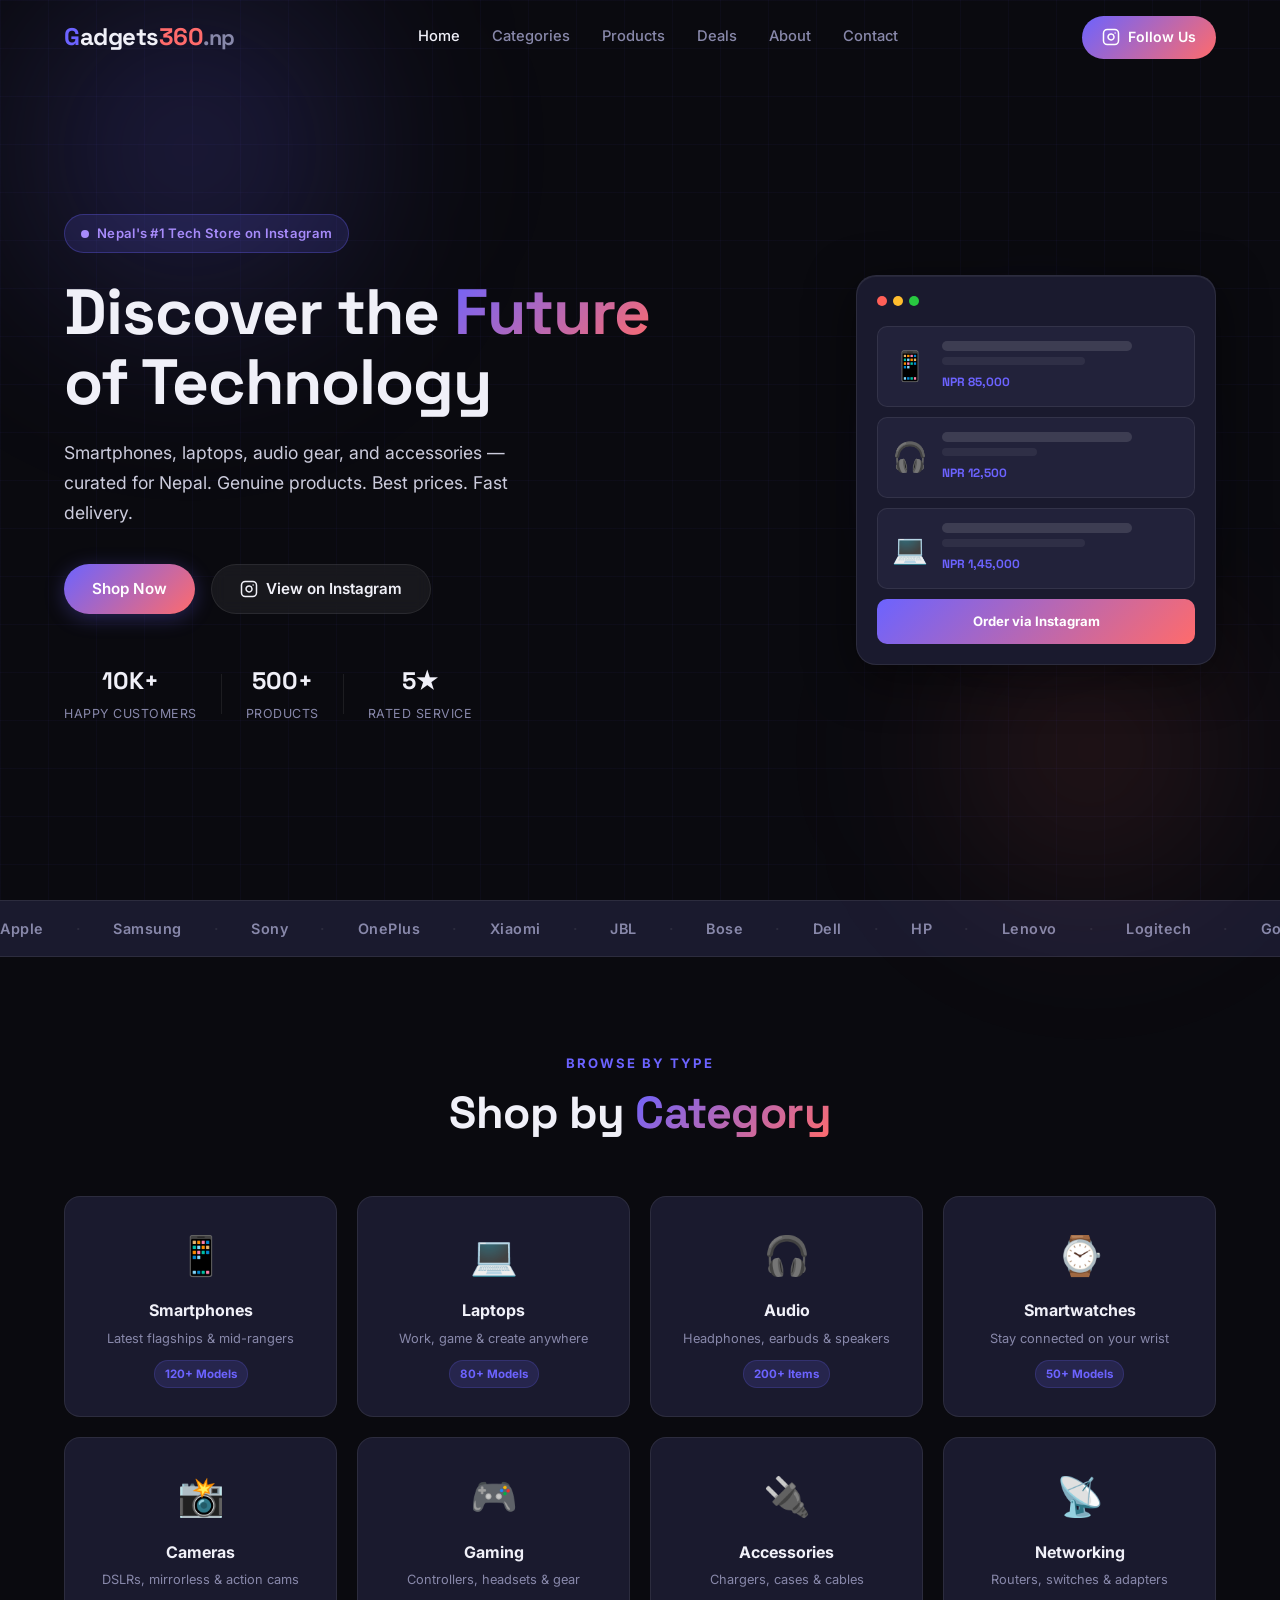
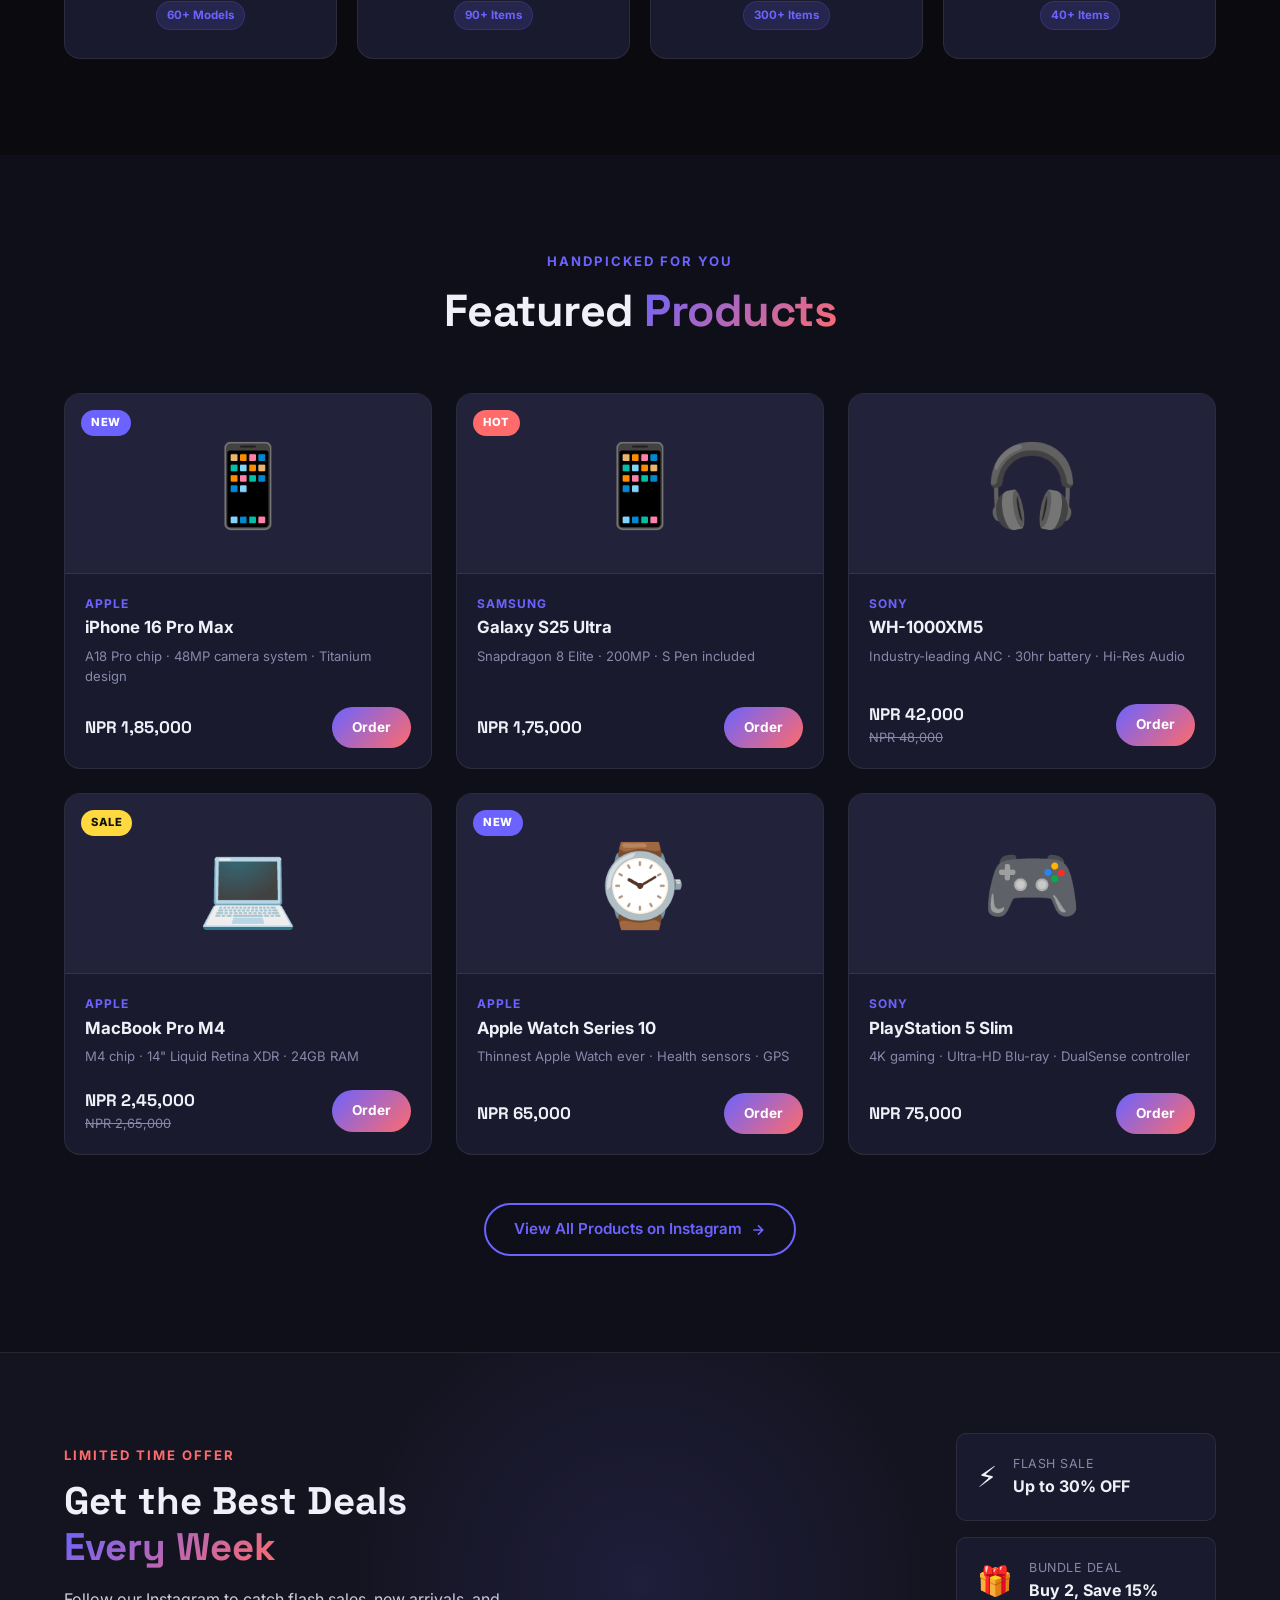
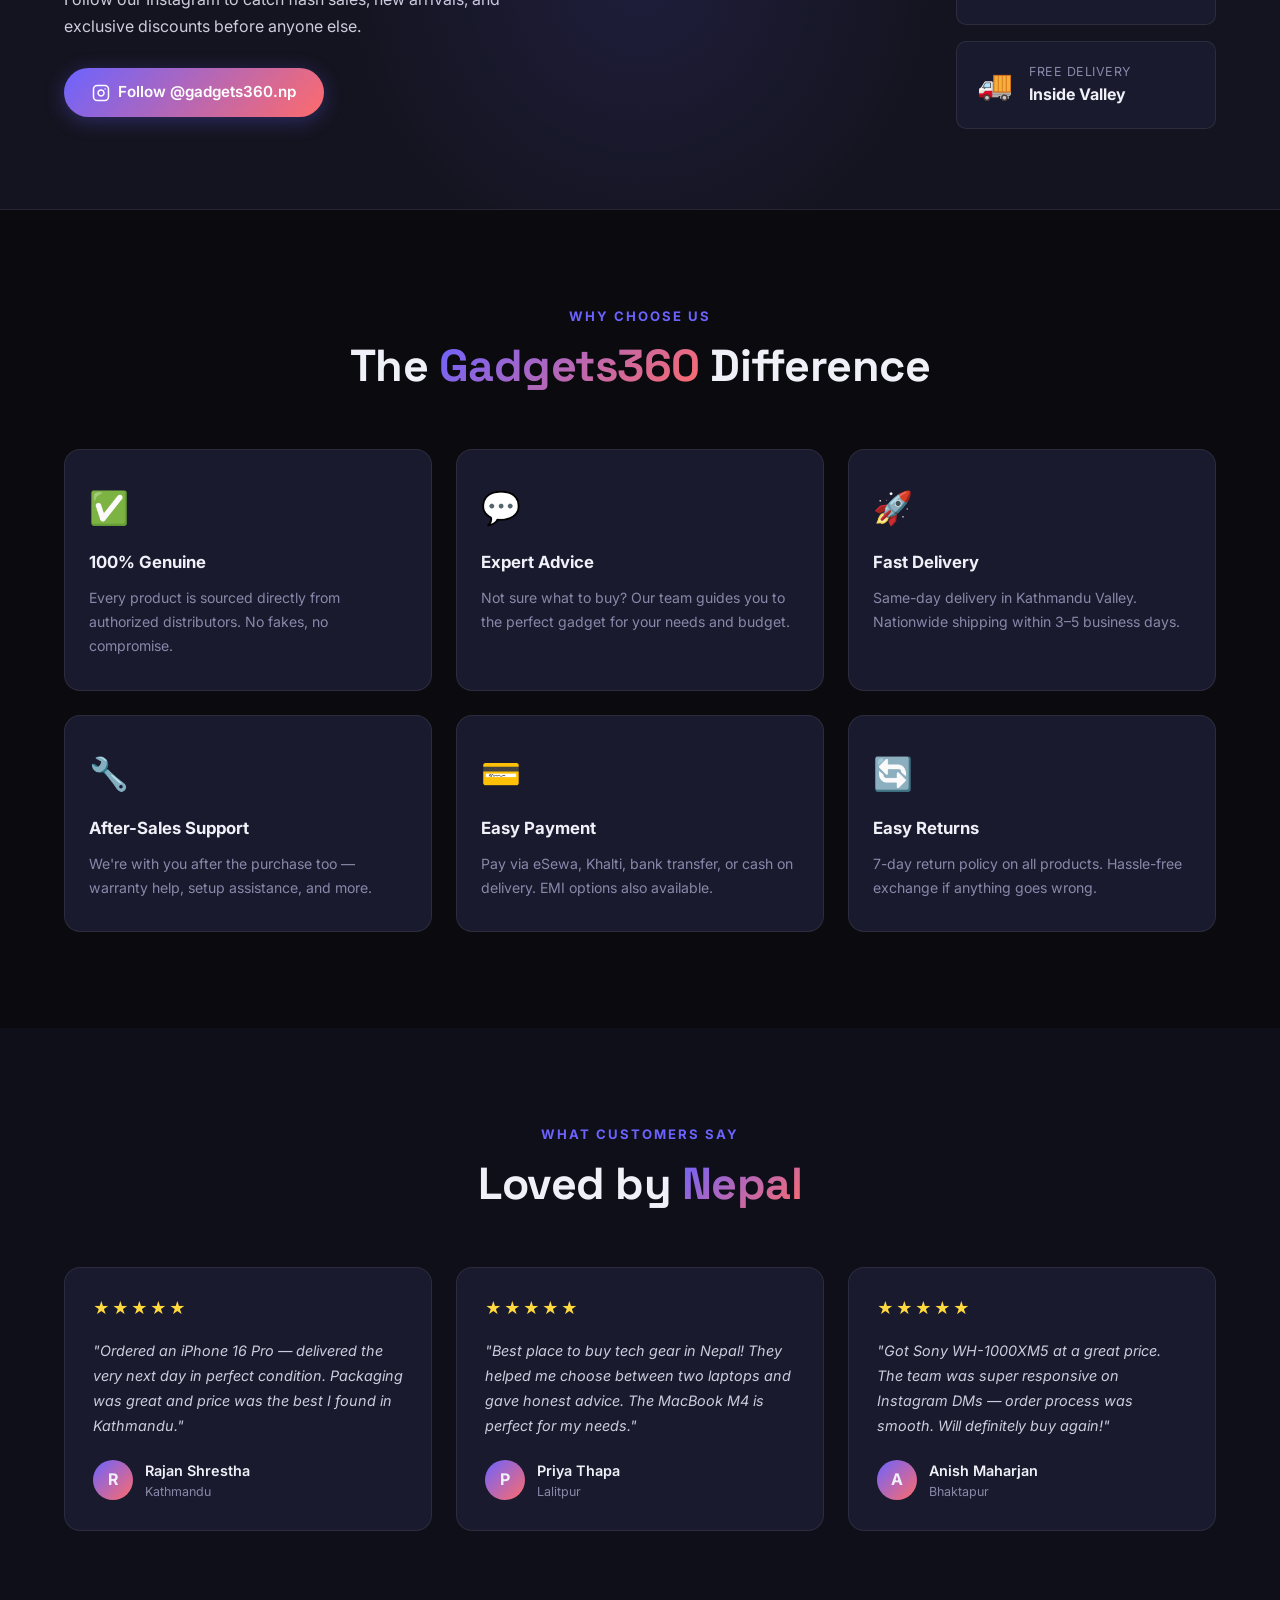
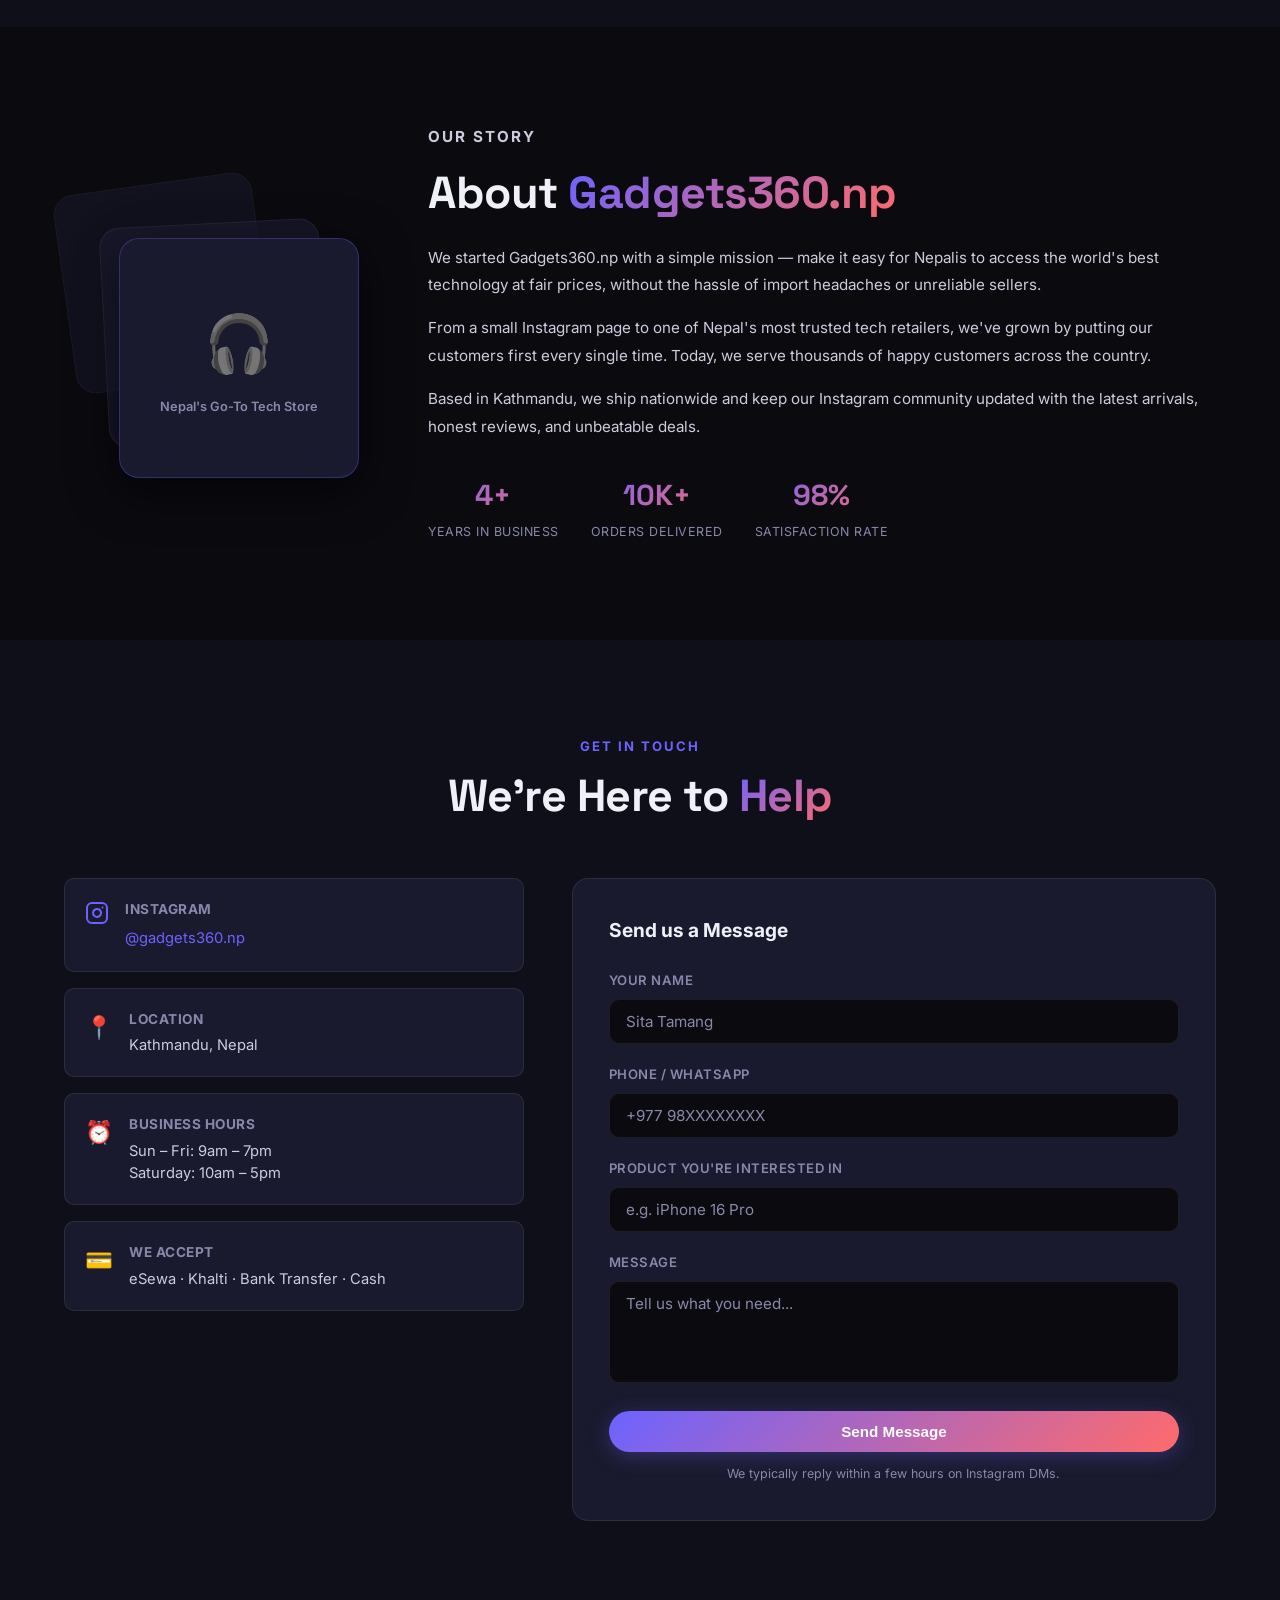
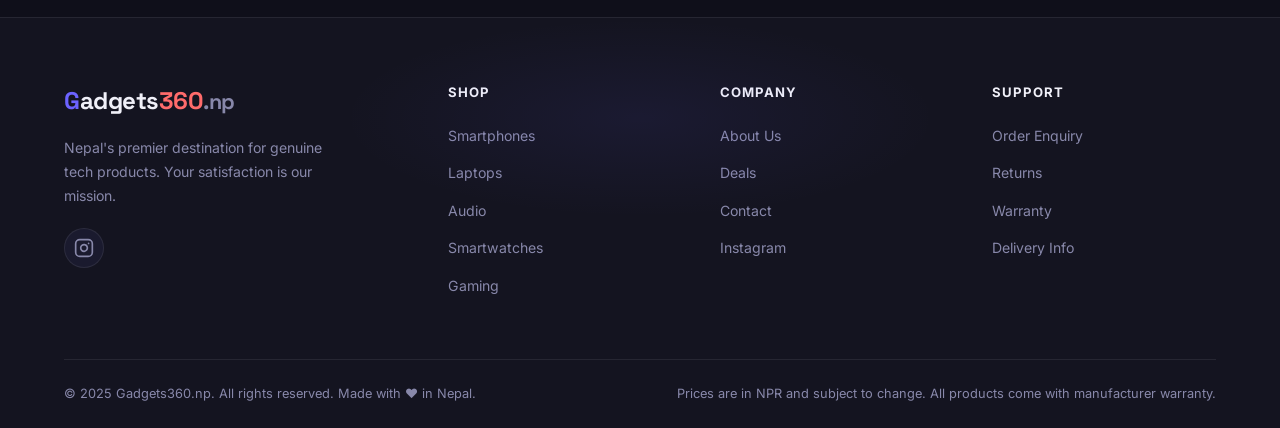
==== index.html @ 11f47eb7 "Add complete Gadgets360.np website Full static website for the Nepal-based tech gadget store (@gadge" ====
<!DOCTYPE html>
<html lang="en">
<head>
  <meta charset="UTF-8" />
  <meta name="viewport" content="width=device-width, initial-scale=1.0" />
  <meta name="description" content="Gadgets360.np — Nepal's premier destination for the latest smartphones, laptops, audio gear, and tech accessories. Explore top brands at unbeatable prices." />
  <title>Gadgets360.np — Nepal's Tech Destination</title>
  <link rel="preconnect" href="https://fonts.googleapis.com" />
  <link rel="preconnect" href="https://fonts.gstatic.com" crossorigin />
  <link href="https://fonts.googleapis.com/css2?family=Inter:wght@300;400;500;600;700;800;900&family=Space+Grotesk:wght@400;500;600;700&display=swap" rel="stylesheet" />
  <link rel="stylesheet" href="css/style.css" />
</head>
<body>

  <!-- ========== NAVBAR ========== -->
  <header class="navbar" id="navbar">
    <div class="nav-container">
      <a href="#" class="nav-logo">
        <span class="logo-g">G</span>adgets<span class="logo-360">360</span><span class="logo-np">.np</span>
      </a>

      <nav class="nav-links" id="navLinks">
        <a href="#home">Home</a>
        <a href="#categories">Categories</a>
        <a href="#featured">Products</a>
        <a href="#deals">Deals</a>
        <a href="#about">About</a>
        <a href="#contact">Contact</a>
      </nav>

      <div class="nav-actions">
        <a href="https://www.instagram.com/gadgets360.np/" target="_blank" rel="noopener" class="btn btn-insta">
          <svg width="18" height="18" viewBox="0 0 24 24" fill="none" stroke="currentColor" stroke-width="2" stroke-linecap="round" stroke-linejoin="round"><rect x="2" y="2" width="20" height="20" rx="5" ry="5"/><path d="M16 11.37A4 4 0 1 1 12.63 8 4 4 0 0 1 16 11.37z"/><line x1="17.5" y1="6.5" x2="17.51" y2="6.5"/></svg>
          Follow Us
        </a>
        <button class="hamburger" id="hamburger" aria-label="Toggle menu">
          <span></span><span></span><span></span>
        </button>
      </div>
    </div>
  </header>

  <!-- ========== HERO ========== -->
  <section class="hero" id="home">
    <div class="hero-bg-grid"></div>
    <div class="hero-orb hero-orb-1"></div>
    <div class="hero-orb hero-orb-2"></div>

    <div class="hero-content">
      <div class="hero-badge">
        <span class="badge-dot"></span>
        Nepal's #1 Tech Store on Instagram
      </div>
      <h1 class="hero-title">
        Discover the <span class="gradient-text">Future</span><br />
        of Technology
      </h1>
      <p class="hero-subtitle">
        Smartphones, laptops, audio gear, and accessories — curated for Nepal.
        Genuine products. Best prices. Fast delivery.
      </p>
      <div class="hero-actions">
        <a href="#featured" class="btn btn-primary">Shop Now</a>
        <a href="https://www.instagram.com/gadgets360.np/" target="_blank" rel="noopener" class="btn btn-ghost">
          <svg width="18" height="18" viewBox="0 0 24 24" fill="none" stroke="currentColor" stroke-width="2" stroke-linecap="round" stroke-linejoin="round"><rect x="2" y="2" width="20" height="20" rx="5" ry="5"/><path d="M16 11.37A4 4 0 1 1 12.63 8 4 4 0 0 1 16 11.37z"/><line x1="17.5" y1="6.5" x2="17.51" y2="6.5"/></svg>
          View on Instagram
        </a>
      </div>

      <div class="hero-stats">
        <div class="stat">
          <span class="stat-value">10K+</span>
          <span class="stat-label">Happy Customers</span>
        </div>
        <div class="stat-divider"></div>
        <div class="stat">
          <span class="stat-value">500+</span>
          <span class="stat-label">Products</span>
        </div>
        <div class="stat-divider"></div>
        <div class="stat">
          <span class="stat-value">5★</span>
          <span class="stat-label">Rated Service</span>
        </div>
      </div>
    </div>

    <div class="hero-visual">
      <div class="device-mockup">
        <div class="device-screen">
          <div class="screen-content">
            <div class="screen-header">
              <div class="screen-dot red"></div>
              <div class="screen-dot yellow"></div>
              <div class="screen-dot green"></div>
            </div>
            <div class="screen-product">
              <div class="product-icon">📱</div>
              <div class="product-info">
                <div class="product-name-bar"></div>
                <div class="product-sub-bar"></div>
                <div class="product-price-tag">NPR 85,000</div>
              </div>
            </div>
            <div class="screen-product">
              <div class="product-icon">🎧</div>
              <div class="product-info">
                <div class="product-name-bar"></div>
                <div class="product-sub-bar short"></div>
                <div class="product-price-tag">NPR 12,500</div>
              </div>
            </div>
            <div class="screen-product">
              <div class="product-icon">💻</div>
              <div class="product-info">
                <div class="product-name-bar"></div>
                <div class="product-sub-bar"></div>
                <div class="product-price-tag">NPR 1,45,000</div>
              </div>
            </div>
            <div class="screen-btn">Order via Instagram</div>
          </div>
        </div>
        <div class="device-glow"></div>
      </div>
    </div>
  </section>

  <!-- ========== MARQUEE STRIP ========== -->
  <div class="marquee-strip">
    <div class="marquee-track">
      <span>Apple</span><span class="sep">·</span>
      <span>Samsung</span><span class="sep">·</span>
      <span>Sony</span><span class="sep">·</span>
      <span>OnePlus</span><span class="sep">·</span>
      <span>Xiaomi</span><span class="sep">·</span>
      <span>JBL</span><span class="sep">·</span>
      <span>Bose</span><span class="sep">·</span>
      <span>Dell</span><span class="sep">·</span>
      <span>HP</span><span class="sep">·</span>
      <span>Lenovo</span><span class="sep">·</span>
      <span>Logitech</span><span class="sep">·</span>
      <span>GoPro</span><span class="sep">·</span>
      <!-- duplicate for infinite scroll -->
      <span>Apple</span><span class="sep">·</span>
      <span>Samsung</span><span class="sep">·</span>
      <span>Sony</span><span class="sep">·</span>
      <span>OnePlus</span><span class="sep">·</span>
      <span>Xiaomi</span><span class="sep">·</span>
      <span>JBL</span><span class="sep">·</span>
      <span>Bose</span><span class="sep">·</span>
      <span>Dell</span><span class="sep">·</span>
      <span>HP</span><span class="sep">·</span>
      <span>Lenovo</span><span class="sep">·</span>
      <span>Logitech</span><span class="sep">·</span>
      <span>GoPro</span><span class="sep">·</span>
    </div>
  </div>

  <!-- ========== CATEGORIES ========== -->
  <section class="section categories" id="categories">
    <div class="container">
      <div class="section-header">
        <p class="section-eyebrow">Browse by Type</p>
        <h2 class="section-title">Shop by <span class="gradient-text">Category</span></h2>
      </div>

      <div class="categories-grid">
        <div class="category-card" style="--accent: #6C63FF;">
          <div class="category-emoji">📱</div>
          <h3>Smartphones</h3>
          <p>Latest flagships & mid-rangers</p>
          <span class="category-tag">120+ Models</span>
        </div>
        <div class="category-card" style="--accent: #FF6B6B;">
          <div class="category-emoji">💻</div>
          <h3>Laptops</h3>
          <p>Work, game & create anywhere</p>
          <span class="category-tag">80+ Models</span>
        </div>
        <div class="category-card" style="--accent: #FFD93D;">
          <div class="category-emoji">🎧</div>
          <h3>Audio</h3>
          <p>Headphones, earbuds & speakers</p>
          <span class="category-tag">200+ Items</span>
        </div>
        <div class="category-card" style="--accent: #4ECDC4;">
          <div class="category-emoji">⌚</div>
          <h3>Smartwatches</h3>
          <p>Stay connected on your wrist</p>
          <span class="category-tag">50+ Models</span>
        </div>
        <div class="category-card" style="--accent: #FF8C42;">
          <div class="category-emoji">📸</div>
          <h3>Cameras</h3>
          <p>DSLRs, mirrorless & action cams</p>
          <span class="category-tag">60+ Models</span>
        </div>
        <div class="category-card" style="--accent: #A8E6CF;">
          <div class="category-emoji">🎮</div>
          <h3>Gaming</h3>
          <p>Controllers, headsets & gear</p>
          <span class="category-tag">90+ Items</span>
        </div>
        <div class="category-card" style="--accent: #FF6B9D;">
          <div class="category-emoji">🔌</div>
          <h3>Accessories</h3>
          <p>Chargers, cases & cables</p>
          <span class="category-tag">300+ Items</span>
        </div>
        <div class="category-card" style="--accent: #C77DFF;">
          <div class="category-emoji">📡</div>
          <h3>Networking</h3>
          <p>Routers, switches & adapters</p>
          <span class="category-tag">40+ Items</span>
        </div>
      </div>
    </div>
  </section>

  <!-- ========== FEATURED PRODUCTS ========== -->
  <section class="section featured" id="featured">
    <div class="container">
      <div class="section-header">
        <p class="section-eyebrow">Handpicked for You</p>
        <h2 class="section-title">Featured <span class="gradient-text">Products</span></h2>
      </div>

      <div class="products-grid">

        <div class="product-card">
          <div class="product-badge new">New</div>
          <div class="product-img-wrap">
            <div class="product-emoji-display">📱</div>
          </div>
          <div class="product-body">
            <p class="product-brand">Apple</p>
            <h3 class="product-name">iPhone 16 Pro Max</h3>
            <p class="product-desc">A18 Pro chip · 48MP camera system · Titanium design</p>
            <div class="product-footer">
              <div class="product-price">
                <span class="price-current">NPR 1,85,000</span>
              </div>
              <a href="https://www.instagram.com/gadgets360.np/" target="_blank" rel="noopener" class="btn-order">Order</a>
            </div>
          </div>
        </div>

        <div class="product-card">
          <div class="product-badge hot">Hot</div>
          <div class="product-img-wrap">
            <div class="product-emoji-display">📱</div>
          </div>
          <div class="product-body">
            <p class="product-brand">Samsung</p>
            <h3 class="product-name">Galaxy S25 Ultra</h3>
            <p class="product-desc">Snapdragon 8 Elite · 200MP · S Pen included</p>
            <div class="product-footer">
              <div class="product-price">
                <span class="price-current">NPR 1,75,000</span>
              </div>
              <a href="https://www.instagram.com/gadgets360.np/" target="_blank" rel="noopener" class="btn-order">Order</a>
            </div>
          </div>
        </div>

        <div class="product-card">
          <div class="product-img-wrap">
            <div class="product-emoji-display">🎧</div>
          </div>
          <div class="product-body">
            <p class="product-brand">Sony</p>
            <h3 class="product-name">WH-1000XM5</h3>
            <p class="product-desc">Industry-leading ANC · 30hr battery · Hi-Res Audio</p>
            <div class="product-footer">
              <div class="product-price">
                <span class="price-current">NPR 42,000</span>
                <span class="price-old">NPR 48,000</span>
              </div>
              <a href="https://www.instagram.com/gadgets360.np/" target="_blank" rel="noopener" class="btn-order">Order</a>
            </div>
          </div>
        </div>

        <div class="product-card">
          <div class="product-badge sale">Sale</div>
          <div class="product-img-wrap">
            <div class="product-emoji-display">💻</div>
          </div>
          <div class="product-body">
            <p class="product-brand">Apple</p>
            <h3 class="product-name">MacBook Pro M4</h3>
            <p class="product-desc">M4 chip · 14" Liquid Retina XDR · 24GB RAM</p>
            <div class="product-footer">
              <div class="product-price">
                <span class="price-current">NPR 2,45,000</span>
                <span class="price-old">NPR 2,65,000</span>
              </div>
              <a href="https://www.instagram.com/gadgets360.np/" target="_blank" rel="noopener" class="btn-order">Order</a>
            </div>
          </div>
        </div>

        <div class="product-card">
          <div class="product-badge new">New</div>
          <div class="product-img-wrap">
            <div class="product-emoji-display">⌚</div>
          </div>
          <div class="product-body">
            <p class="product-brand">Apple</p>
            <h3 class="product-name">Apple Watch Series 10</h3>
            <p class="product-desc">Thinnest Apple Watch ever · Health sensors · GPS</p>
            <div class="product-footer">
              <div class="product-price">
                <span class="price-current">NPR 65,000</span>
              </div>
              <a href="https://www.instagram.com/gadgets360.np/" target="_blank" rel="noopener" class="btn-order">Order</a>
            </div>
          </div>
        </div>

        <div class="product-card">
          <div class="product-img-wrap">
            <div class="product-emoji-display">🎮</div>
          </div>
          <div class="product-body">
            <p class="product-brand">Sony</p>
            <h3 class="product-name">PlayStation 5 Slim</h3>
            <p class="product-desc">4K gaming · Ultra-HD Blu-ray · DualSense controller</p>
            <div class="product-footer">
              <div class="product-price">
                <span class="price-current">NPR 75,000</span>
              </div>
              <a href="https://www.instagram.com/gadgets360.np/" target="_blank" rel="noopener" class="btn-order">Order</a>
            </div>
          </div>
        </div>

      </div>

      <div class="view-all-wrap">
        <a href="https://www.instagram.com/gadgets360.np/" target="_blank" rel="noopener" class="btn btn-outline">
          View All Products on Instagram
          <svg width="16" height="16" viewBox="0 0 24 24" fill="none" stroke="currentColor" stroke-width="2.5"><path d="M5 12h14M12 5l7 7-7 7"/></svg>
        </a>
      </div>
    </div>
  </section>

  <!-- ========== DEALS BANNER ========== -->
  <section class="deals-banner" id="deals">
    <div class="deals-orb"></div>
    <div class="container">
      <div class="deals-inner">
        <div class="deals-text">
          <p class="deals-eyebrow">Limited Time Offer</p>
          <h2 class="deals-title">Get the Best Deals<br /><span class="gradient-text">Every Week</span></h2>
          <p class="deals-desc">Follow our Instagram to catch flash sales, new arrivals, and exclusive discounts before anyone else.</p>
          <a href="https://www.instagram.com/gadgets360.np/" target="_blank" rel="noopener" class="btn btn-primary">
            <svg width="18" height="18" viewBox="0 0 24 24" fill="none" stroke="currentColor" stroke-width="2" stroke-linecap="round" stroke-linejoin="round"><rect x="2" y="2" width="20" height="20" rx="5" ry="5"/><path d="M16 11.37A4 4 0 1 1 12.63 8 4 4 0 0 1 16 11.37z"/><line x1="17.5" y1="6.5" x2="17.51" y2="6.5"/></svg>
            Follow @gadgets360.np
          </a>
        </div>
        <div class="deals-cards">
          <div class="deal-card">
            <div class="deal-icon">⚡</div>
            <div class="deal-info">
              <p class="deal-type">Flash Sale</p>
              <p class="deal-pct">Up to 30% OFF</p>
            </div>
          </div>
          <div class="deal-card">
            <div class="deal-icon">🎁</div>
            <div class="deal-info">
              <p class="deal-type">Bundle Deal</p>
              <p class="deal-pct">Buy 2, Save 15%</p>
            </div>
          </div>
          <div class="deal-card">
            <div class="deal-icon">🚚</div>
            <div class="deal-info">
              <p class="deal-type">Free Delivery</p>
              <p class="deal-pct">Inside Valley</p>
            </div>
          </div>
        </div>
      </div>
    </div>
  </section>

  <!-- ========== WHY US ========== -->
  <section class="section why-us">
    <div class="container">
      <div class="section-header">
        <p class="section-eyebrow">Why Choose Us</p>
        <h2 class="section-title">The <span class="gradient-text">Gadgets360</span> Difference</h2>
      </div>

      <div class="why-grid">
        <div class="why-card">
          <div class="why-icon">✅</div>
          <h3>100% Genuine</h3>
          <p>Every product is sourced directly from authorized distributors. No fakes, no compromise.</p>
        </div>
        <div class="why-card">
          <div class="why-icon">💬</div>
          <h3>Expert Advice</h3>
          <p>Not sure what to buy? Our team guides you to the perfect gadget for your needs and budget.</p>
        </div>
        <div class="why-card">
          <div class="why-icon">🚀</div>
          <h3>Fast Delivery</h3>
          <p>Same-day delivery in Kathmandu Valley. Nationwide shipping within 3–5 business days.</p>
        </div>
        <div class="why-card">
          <div class="why-icon">🔧</div>
          <h3>After-Sales Support</h3>
          <p>We're with you after the purchase too — warranty help, setup assistance, and more.</p>
        </div>
        <div class="why-card">
          <div class="why-icon">💳</div>
          <h3>Easy Payment</h3>
          <p>Pay via eSewa, Khalti, bank transfer, or cash on delivery. EMI options also available.</p>
        </div>
        <div class="why-card">
          <div class="why-icon">🔄</div>
          <h3>Easy Returns</h3>
          <p>7-day return policy on all products. Hassle-free exchange if anything goes wrong.</p>
        </div>
      </div>
    </div>
  </section>

  <!-- ========== TESTIMONIALS ========== -->
  <section class="section testimonials">
    <div class="container">
      <div class="section-header">
        <p class="section-eyebrow">What Customers Say</p>
        <h2 class="section-title">Loved by <span class="gradient-text">Nepal</span></h2>
      </div>

      <div class="testimonials-grid">
        <div class="testimonial-card">
          <div class="stars">★★★★★</div>
          <p class="testimonial-text">"Ordered an iPhone 16 Pro — delivered the very next day in perfect condition. Packaging was great and price was the best I found in Kathmandu."</p>
          <div class="testimonial-author">
            <div class="author-avatar">R</div>
            <div>
              <p class="author-name">Rajan Shrestha</p>
              <p class="author-loc">Kathmandu</p>
            </div>
          </div>
        </div>
        <div class="testimonial-card">
          <div class="stars">★★★★★</div>
          <p class="testimonial-text">"Best place to buy tech gear in Nepal! They helped me choose between two laptops and gave honest advice. The MacBook M4 is perfect for my needs."</p>
          <div class="testimonial-author">
            <div class="author-avatar">P</div>
            <div>
              <p class="author-name">Priya Thapa</p>
              <p class="author-loc">Lalitpur</p>
            </div>
          </div>
        </div>
        <div class="testimonial-card">
          <div class="stars">★★★★★</div>
          <p class="testimonial-text">"Got Sony WH-1000XM5 at a great price. The team was super responsive on Instagram DMs — order process was smooth. Will definitely buy again!"</p>
          <div class="testimonial-author">
            <div class="author-avatar">A</div>
            <div>
              <p class="author-name">Anish Maharjan</p>
              <p class="author-loc">Bhaktapur</p>
            </div>
          </div>
        </div>
      </div>
    </div>
  </section>

  <!-- ========== ABOUT ========== -->
  <section class="section about" id="about">
    <div class="container">
      <div class="about-inner">
        <div class="about-visual">
          <div class="about-card-stack">
            <div class="about-card card-back">
              <div class="about-card-content">
                <div class="big-emoji">📱</div>
              </div>
            </div>
            <div class="about-card card-mid">
              <div class="about-card-content">
                <div class="big-emoji">💻</div>
              </div>
            </div>
            <div class="about-card card-front">
              <div class="about-card-content">
                <div class="big-emoji">🎧</div>
                <p class="about-card-label">Nepal's Go-To Tech Store</p>
              </div>
            </div>
          </div>
        </div>
        <div class="about-text">
          <p class="section-eyebrow">Our Story</p>
          <h2 class="section-title">About <span class="gradient-text">Gadgets360.np</span></h2>
          <p>We started Gadgets360.np with a simple mission — make it easy for Nepalis to access the world's best technology at fair prices, without the hassle of import headaches or unreliable sellers.</p>
          <p>From a small Instagram page to one of Nepal's most trusted tech retailers, we've grown by putting our customers first every single time. Today, we serve thousands of happy customers across the country.</p>
          <p>Based in Kathmandu, we ship nationwide and keep our Instagram community updated with the latest arrivals, honest reviews, and unbeatable deals.</p>
          <div class="about-stats">
            <div class="a-stat">
              <span class="a-stat-num">4+</span>
              <span class="a-stat-label">Years in Business</span>
            </div>
            <div class="a-stat">
              <span class="a-stat-num">10K+</span>
              <span class="a-stat-label">Orders Delivered</span>
            </div>
            <div class="a-stat">
              <span class="a-stat-num">98%</span>
              <span class="a-stat-label">Satisfaction Rate</span>
            </div>
          </div>
        </div>
      </div>
    </div>
  </section>

  <!-- ========== CONTACT ========== -->
  <section class="section contact" id="contact">
    <div class="container">
      <div class="section-header">
        <p class="section-eyebrow">Get in Touch</p>
        <h2 class="section-title">We're Here to <span class="gradient-text">Help</span></h2>
      </div>

      <div class="contact-grid">
        <div class="contact-info">
          <div class="contact-card">
            <div class="contact-icon">
              <svg width="24" height="24" viewBox="0 0 24 24" fill="none" stroke="currentColor" stroke-width="2" stroke-linecap="round" stroke-linejoin="round"><rect x="2" y="2" width="20" height="20" rx="5" ry="5"/><path d="M16 11.37A4 4 0 1 1 12.63 8 4 4 0 0 1 16 11.37z"/><line x1="17.5" y1="6.5" x2="17.51" y2="6.5"/></svg>
            </div>
            <div>
              <h4>Instagram</h4>
              <a href="https://www.instagram.com/gadgets360.np/" target="_blank" rel="noopener">@gadgets360.np</a>
            </div>
          </div>
          <div class="contact-card">
            <div class="contact-icon">📍</div>
            <div>
              <h4>Location</h4>
              <p>Kathmandu, Nepal</p>
            </div>
          </div>
          <div class="contact-card">
            <div class="contact-icon">⏰</div>
            <div>
              <h4>Business Hours</h4>
              <p>Sun – Fri: 9am – 7pm<br />Saturday: 10am – 5pm</p>
            </div>
          </div>
          <div class="contact-card">
            <div class="contact-icon">💳</div>
            <div>
              <h4>We Accept</h4>
              <p>eSewa · Khalti · Bank Transfer · Cash</p>
            </div>
          </div>
        </div>

        <div class="contact-form-wrap">
          <form class="contact-form" id="contactForm" novalidate>
            <h3>Send us a Message</h3>
            <div class="form-group">
              <label for="name">Your Name</label>
              <input type="text" id="name" name="name" placeholder="Sita Tamang" required />
            </div>
            <div class="form-group">
              <label for="phone">Phone / WhatsApp</label>
              <input type="tel" id="phone" name="phone" placeholder="+977 98XXXXXXXX" />
            </div>
            <div class="form-group">
              <label for="product">Product You're Interested In</label>
              <input type="text" id="product" name="product" placeholder="e.g. iPhone 16 Pro" />
            </div>
            <div class="form-group">
              <label for="message">Message</label>
              <textarea id="message" name="message" rows="4" placeholder="Tell us what you need..."></textarea>
            </div>
            <button type="submit" class="btn btn-primary btn-full" id="submitBtn">
              Send Message
            </button>
            <p class="form-note">We typically reply within a few hours on Instagram DMs.</p>
          </form>
        </div>
      </div>
    </div>
  </section>

  <!-- ========== FOOTER ========== -->
  <footer class="footer">
    <div class="footer-glow"></div>
    <div class="container">
      <div class="footer-top">
        <div class="footer-brand">
          <a href="#" class="nav-logo footer-logo">
            <span class="logo-g">G</span>adgets<span class="logo-360">360</span><span class="logo-np">.np</span>
          </a>
          <p>Nepal's premier destination for genuine tech products. Your satisfaction is our mission.</p>
          <div class="footer-social">
            <a href="https://www.instagram.com/gadgets360.np/" target="_blank" rel="noopener" aria-label="Instagram" class="social-link">
              <svg width="20" height="20" viewBox="0 0 24 24" fill="none" stroke="currentColor" stroke-width="2" stroke-linecap="round" stroke-linejoin="round"><rect x="2" y="2" width="20" height="20" rx="5" ry="5"/><path d="M16 11.37A4 4 0 1 1 12.63 8 4 4 0 0 1 16 11.37z"/><line x1="17.5" y1="6.5" x2="17.51" y2="6.5"/></svg>
            </a>
          </div>
        </div>

        <div class="footer-links-group">
          <h5>Shop</h5>
          <ul>
            <li><a href="#categories">Smartphones</a></li>
            <li><a href="#categories">Laptops</a></li>
            <li><a href="#categories">Audio</a></li>
            <li><a href="#categories">Smartwatches</a></li>
            <li><a href="#categories">Gaming</a></li>
          </ul>
        </div>

        <div class="footer-links-group">
          <h5>Company</h5>
          <ul>
            <li><a href="#about">About Us</a></li>
            <li><a href="#deals">Deals</a></li>
            <li><a href="#contact">Contact</a></li>
            <li><a href="https://www.instagram.com/gadgets360.np/" target="_blank" rel="noopener">Instagram</a></li>
          </ul>
        </div>

        <div class="footer-links-group">
          <h5>Support</h5>
          <ul>
            <li><a href="#contact">Order Enquiry</a></li>
            <li><a href="#contact">Returns</a></li>
            <li><a href="#contact">Warranty</a></li>
            <li><a href="#contact">Delivery Info</a></li>
          </ul>
        </div>
      </div>

      <div class="footer-bottom">
        <p>&copy; 2025 Gadgets360.np. All rights reserved. Made with ❤️ in Nepal.</p>
        <p>Prices are in NPR and subject to change. All products come with manufacturer warranty.</p>
      </div>
    </div>
  </footer>

  <!-- Back to top -->
  <button class="back-to-top" id="backToTop" aria-label="Back to top">
    <svg width="20" height="20" viewBox="0 0 24 24" fill="none" stroke="currentColor" stroke-width="2.5"><path d="M18 15l-6-6-6 6"/></svg>
  </button>

  <script src="js/main.js"></script>
</body>
</html>
---- css/style.css ----
/* ===== RESET & BASE ===== */
*, *::before, *::after { box-sizing: border-box; margin: 0; padding: 0; }

:root {
  --bg: #0a0a0f;
  --bg-2: #0f0f1a;
  --bg-3: #141420;
  --surface: #1a1a2e;
  --surface-2: #22223a;
  --border: rgba(255,255,255,0.08);
  --text: #f0f0f8;
  --text-muted: #8888aa;
  --text-soft: #ccccdd;
  --primary: #6C63FF;
  --primary-dark: #5a52e0;
  --primary-glow: rgba(108,99,255,0.3);
  --accent: #FF6B6B;
  --accent-yellow: #FFD93D;
  --gradient: linear-gradient(135deg, #6C63FF, #FF6B6B);
  --gradient-2: linear-gradient(135deg, #6C63FF, #a78bfa);
  --radius: 16px;
  --radius-sm: 10px;
  --shadow: 0 4px 24px rgba(0,0,0,0.4);
  --shadow-lg: 0 12px 48px rgba(0,0,0,0.5);
  --transition: all 0.25s cubic-bezier(0.4,0,0.2,1);
}

html { scroll-behavior: smooth; }

body {
  font-family: 'Inter', system-ui, sans-serif;
  background: var(--bg);
  color: var(--text);
  line-height: 1.6;
  overflow-x: hidden;
}

a { color: inherit; text-decoration: none; }
img { max-width: 100%; display: block; }

.container {
  max-width: 1200px;
  margin: 0 auto;
  padding: 0 24px;
}

/* ===== TYPOGRAPHY ===== */
.gradient-text {
  background: var(--gradient);
  -webkit-background-clip: text;
  -webkit-text-fill-color: transparent;
  background-clip: text;
}

/* ===== BUTTONS ===== */
.btn {
  display: inline-flex;
  align-items: center;
  gap: 8px;
  padding: 12px 28px;
  border-radius: 50px;
  font-weight: 600;
  font-size: 0.95rem;
  cursor: pointer;
  transition: var(--transition);
  border: none;
  text-decoration: none;
  white-space: nowrap;
}

.btn-primary {
  background: var(--gradient);
  color: #fff;
  box-shadow: 0 4px 20px var(--primary-glow);
}
.btn-primary:hover {
  transform: translateY(-2px);
  box-shadow: 0 8px 32px var(--primary-glow);
}

.btn-ghost {
  background: rgba(255,255,255,0.06);
  color: var(--text);
  border: 1px solid var(--border);
  backdrop-filter: blur(8px);
}
.btn-ghost:hover {
  background: rgba(255,255,255,0.12);
  transform: translateY(-2px);
}

.btn-outline {
  background: transparent;
  color: var(--primary);
  border: 2px solid var(--primary);
}
.btn-outline:hover {
  background: var(--primary);
  color: #fff;
  transform: translateY(-2px);
}

.btn-insta {
  background: var(--gradient);
  color: #fff;
  padding: 10px 20px;
  font-size: 0.88rem;
}
.btn-insta:hover { transform: translateY(-2px); }

.btn-full { width: 100%; justify-content: center; }

/* ===== NAVBAR ===== */
.navbar {
  position: fixed;
  top: 0; left: 0; right: 0;
  z-index: 1000;
  padding: 16px 0;
  transition: var(--transition);
}
.navbar.scrolled {
  background: rgba(10,10,15,0.9);
  backdrop-filter: blur(20px);
  border-bottom: 1px solid var(--border);
  padding: 12px 0;
}

.nav-container {
  max-width: 1200px;
  margin: 0 auto;
  padding: 0 24px;
  display: flex;
  align-items: center;
  justify-content: space-between;
  gap: 32px;
}

.nav-logo {
  font-family: 'Space Grotesk', sans-serif;
  font-size: 1.5rem;
  font-weight: 700;
  letter-spacing: -0.5px;
  white-space: nowrap;
}
.logo-g { color: var(--primary); }
.logo-360 { color: var(--accent); }
.logo-np { color: var(--text-muted); font-size: 0.9em; }

.nav-links {
  display: flex;
  align-items: center;
  gap: 32px;
}
.nav-links a {
  font-size: 0.92rem;
  color: var(--text-muted);
  font-weight: 500;
  transition: var(--transition);
  position: relative;
}
.nav-links a::after {
  content: '';
  position: absolute;
  bottom: -4px; left: 0; right: 0;
  height: 2px;
  background: var(--gradient);
  border-radius: 2px;
  transform: scaleX(0);
  transition: transform 0.25s;
}
.nav-links a:hover { color: var(--text); }
.nav-links a:hover::after { transform: scaleX(1); }

.nav-actions { display: flex; align-items: center; gap: 12px; }

.hamburger {
  display: none;
  flex-direction: column;
  gap: 5px;
  background: none;
  border: none;
  cursor: pointer;
  padding: 4px;
}
.hamburger span {
  display: block;
  width: 24px;
  height: 2px;
  background: var(--text);
  border-radius: 2px;
  transition: var(--transition);
}

/* ===== HERO ===== */
.hero {
  min-height: 100vh;
  display: flex;
  align-items: center;
  justify-content: space-between;
  gap: 48px;
  padding: 120px 24px 80px;
  max-width: 1200px;
  margin: 0 auto;
  position: relative;
  overflow: visible;
}

.hero-bg-grid {
  position: fixed;
  inset: 0;
  background-image:
    linear-gradient(rgba(108,99,255,0.04) 1px, transparent 1px),
    linear-gradient(90deg, rgba(108,99,255,0.04) 1px, transparent 1px);
  background-size: 48px 48px;
  pointer-events: none;
  z-index: -1;
}

.hero-orb {
  position: absolute;
  border-radius: 50%;
  filter: blur(80px);
  pointer-events: none;
  z-index: 0;
}
.hero-orb-1 {
  width: 500px; height: 500px;
  background: radial-gradient(circle, rgba(108,99,255,0.25) 0%, transparent 70%);
  top: -100px; left: -100px;
}
.hero-orb-2 {
  width: 400px; height: 400px;
  background: radial-gradient(circle, rgba(255,107,107,0.15) 0%, transparent 70%);
  bottom: -50px; right: -50px;
}

.hero-content {
  flex: 1;
  max-width: 600px;
  position: relative;
  z-index: 1;
}

.hero-badge {
  display: inline-flex;
  align-items: center;
  gap: 8px;
  background: rgba(108,99,255,0.15);
  border: 1px solid rgba(108,99,255,0.3);
  color: #a78bfa;
  padding: 8px 16px;
  border-radius: 50px;
  font-size: 0.82rem;
  font-weight: 600;
  margin-bottom: 24px;
  letter-spacing: 0.3px;
}
.badge-dot {
  width: 8px; height: 8px;
  border-radius: 50%;
  background: #a78bfa;
  animation: pulse 2s infinite;
}

@keyframes pulse {
  0%, 100% { opacity: 1; transform: scale(1); }
  50% { opacity: 0.6; transform: scale(0.85); }
}

.hero-title {
  font-family: 'Space Grotesk', sans-serif;
  font-size: clamp(2.5rem, 5vw, 4rem);
  font-weight: 800;
  line-height: 1.1;
  letter-spacing: -1px;
  margin-bottom: 20px;
}

.hero-subtitle {
  font-size: 1.1rem;
  color: var(--text-soft);
  margin-bottom: 36px;
  max-width: 480px;
  line-height: 1.7;
}

.hero-actions {
  display: flex;
  flex-wrap: wrap;
  gap: 16px;
  margin-bottom: 48px;
}

.hero-stats {
  display: flex;
  align-items: center;
  gap: 24px;
  flex-wrap: wrap;
}
.stat { text-align: center; }
.stat-value {
  display: block;
  font-family: 'Space Grotesk', sans-serif;
  font-size: 1.5rem;
  font-weight: 700;
  color: var(--text);
}
.stat-label {
  font-size: 0.78rem;
  color: var(--text-muted);
  text-transform: uppercase;
  letter-spacing: 0.5px;
}
.stat-divider {
  width: 1px;
  height: 40px;
  background: var(--border);
}

/* Hero visual */
.hero-visual {
  flex: 0 0 auto;
  position: relative;
  z-index: 1;
}

.device-mockup {
  position: relative;
  width: 360px;
}

.device-screen {
  background: var(--surface);
  border: 1px solid var(--border);
  border-radius: 20px;
  padding: 20px;
  box-shadow: var(--shadow-lg), inset 0 1px 0 rgba(255,255,255,0.06);
  position: relative;
  z-index: 1;
}

.screen-content {}

.screen-header {
  display: flex;
  gap: 6px;
  margin-bottom: 20px;
}
.screen-dot {
  width: 10px; height: 10px;
  border-radius: 50%;
}
.screen-dot.red { background: #ff5f57; }
.screen-dot.yellow { background: #ffbd2e; }
.screen-dot.green { background: #28c840; }

.screen-product {
  display: flex;
  align-items: center;
  gap: 14px;
  background: var(--surface-2);
  border-radius: var(--radius-sm);
  padding: 14px;
  margin-bottom: 10px;
  border: 1px solid var(--border);
}
.product-icon { font-size: 1.8rem; }
.product-info { flex: 1; }
.product-name-bar {
  height: 10px;
  background: rgba(255,255,255,0.12);
  border-radius: 5px;
  margin-bottom: 6px;
  width: 80%;
}
.product-sub-bar {
  height: 8px;
  background: rgba(255,255,255,0.06);
  border-radius: 5px;
  width: 60%;
  margin-bottom: 8px;
}
.product-sub-bar.short { width: 40%; }
.product-price-tag {
  font-size: 0.75rem;
  font-weight: 700;
  color: var(--primary);
  font-family: 'Space Grotesk', sans-serif;
}

.screen-btn {
  width: 100%;
  text-align: center;
  padding: 12px;
  background: var(--gradient);
  border-radius: var(--radius-sm);
  font-size: 0.82rem;
  font-weight: 700;
  color: #fff;
  margin-top: 4px;
}

.device-glow {
  position: absolute;
  inset: -20px;
  background: radial-gradient(ellipse, rgba(108,99,255,0.2) 0%, transparent 70%);
  border-radius: 40px;
  z-index: 0;
  filter: blur(20px);
}

/* ===== MARQUEE ===== */
.marquee-strip {
  background: var(--surface);
  border-top: 1px solid var(--border);
  border-bottom: 1px solid var(--border);
  overflow: hidden;
  padding: 16px 0;
}
.marquee-track {
  display: flex;
  gap: 32px;
  width: max-content;
  animation: marquee 20s linear infinite;
  white-space: nowrap;
}
.marquee-track span {
  font-size: 0.9rem;
  font-weight: 600;
  color: var(--text-muted);
  letter-spacing: 0.5px;
}
.marquee-track .sep { color: var(--border); }

@keyframes marquee {
  from { transform: translateX(0); }
  to { transform: translateX(-50%); }
}

/* ===== SECTIONS ===== */
.section {
  padding: 96px 0;
}

.section-header {
  text-align: center;
  margin-bottom: 56px;
}
.section-eyebrow {
  font-size: 0.82rem;
  font-weight: 700;
  text-transform: uppercase;
  letter-spacing: 2px;
  color: var(--primary);
  margin-bottom: 12px;
}
.section-title {
  font-family: 'Space Grotesk', sans-serif;
  font-size: clamp(1.8rem, 3.5vw, 2.8rem);
  font-weight: 700;
  letter-spacing: -0.5px;
  line-height: 1.2;
}

/* ===== CATEGORIES ===== */
.categories-grid {
  display: grid;
  grid-template-columns: repeat(4, 1fr);
  gap: 20px;
}

.category-card {
  background: var(--surface);
  border: 1px solid var(--border);
  border-radius: var(--radius);
  padding: 28px 20px;
  text-align: center;
  transition: var(--transition);
  cursor: pointer;
  position: relative;
  overflow: hidden;
}
.category-card::before {
  content: '';
  position: absolute;
  inset: 0;
  background: radial-gradient(ellipse at top, color-mix(in srgb, var(--accent) 10%, transparent), transparent 70%);
  opacity: 0;
  transition: opacity 0.3s;
}
.category-card:hover::before { opacity: 1; }
.category-card:hover {
  transform: translateY(-4px);
  border-color: color-mix(in srgb, var(--accent) 40%, transparent);
  box-shadow: 0 12px 40px rgba(0,0,0,0.3);
}

.category-emoji { font-size: 2.4rem; margin-bottom: 12px; }
.category-card h3 {
  font-size: 1rem;
  font-weight: 700;
  margin-bottom: 6px;
}
.category-card p {
  font-size: 0.8rem;
  color: var(--text-muted);
  margin-bottom: 12px;
  line-height: 1.4;
}
.category-tag {
  display: inline-block;
  font-size: 0.72rem;
  font-weight: 700;
  padding: 4px 10px;
  border-radius: 20px;
  background: rgba(108,99,255,0.15);
  color: var(--primary);
  border: 1px solid rgba(108,99,255,0.2);
}

/* ===== PRODUCTS ===== */
.featured { background: var(--bg-2); }

.products-grid {
  display: grid;
  grid-template-columns: repeat(3, 1fr);
  gap: 24px;
  margin-bottom: 48px;
}

.product-card {
  background: var(--surface);
  border: 1px solid var(--border);
  border-radius: var(--radius);
  overflow: hidden;
  transition: var(--transition);
  position: relative;
  display: flex;
  flex-direction: column;
}
.product-card:hover {
  transform: translateY(-6px);
  border-color: rgba(108,99,255,0.3);
  box-shadow: 0 16px 48px rgba(0,0,0,0.4);
}

.product-badge {
  position: absolute;
  top: 16px; left: 16px;
  font-size: 0.7rem;
  font-weight: 800;
  padding: 4px 10px;
  border-radius: 20px;
  text-transform: uppercase;
  letter-spacing: 0.5px;
  z-index: 1;
}
.product-badge.new { background: #6C63FF; color: #fff; }
.product-badge.hot { background: #FF6B6B; color: #fff; }
.product-badge.sale { background: #FFD93D; color: #111; }

.product-img-wrap {
  background: var(--surface-2);
  display: flex;
  align-items: center;
  justify-content: center;
  height: 180px;
  border-bottom: 1px solid var(--border);
}
.product-emoji-display { font-size: 5rem; }

.product-body { padding: 20px; flex: 1; display: flex; flex-direction: column; }
.product-brand {
  font-size: 0.75rem;
  font-weight: 700;
  text-transform: uppercase;
  letter-spacing: 1px;
  color: var(--primary);
  margin-bottom: 4px;
}
.product-name {
  font-size: 1.05rem;
  font-weight: 700;
  margin-bottom: 8px;
  line-height: 1.3;
}
.product-desc {
  font-size: 0.82rem;
  color: var(--text-muted);
  margin-bottom: 20px;
  flex: 1;
  line-height: 1.5;
}

.product-footer {
  display: flex;
  align-items: center;
  justify-content: space-between;
  gap: 12px;
}
.product-price {}
.price-current {
  display: block;
  font-family: 'Space Grotesk', sans-serif;
  font-size: 1.05rem;
  font-weight: 700;
  color: var(--text);
}
.price-old {
  display: block;
  font-size: 0.8rem;
  color: var(--text-muted);
  text-decoration: line-through;
}

.btn-order {
  display: inline-flex;
  align-items: center;
  padding: 10px 20px;
  background: var(--gradient);
  color: #fff;
  border-radius: 50px;
  font-size: 0.85rem;
  font-weight: 700;
  transition: var(--transition);
  white-space: nowrap;
  flex-shrink: 0;
}
.btn-order:hover { transform: scale(1.05); }

.view-all-wrap { text-align: center; }

/* ===== DEALS BANNER ===== */
.deals-banner {
  background: var(--bg-3);
  border-top: 1px solid var(--border);
  border-bottom: 1px solid var(--border);
  padding: 80px 0;
  position: relative;
  overflow: hidden;
}
.deals-orb {
  position: absolute;
  width: 600px; height: 600px;
  background: radial-gradient(circle, rgba(108,99,255,0.12) 0%, transparent 70%);
  top: 50%; left: 50%;
  transform: translate(-50%, -50%);
  pointer-events: none;
}
.deals-inner {
  display: flex;
  align-items: center;
  justify-content: space-between;
  gap: 48px;
}
.deals-text { flex: 1; max-width: 500px; }
.deals-eyebrow {
  font-size: 0.82rem;
  font-weight: 700;
  text-transform: uppercase;
  letter-spacing: 2px;
  color: var(--accent);
  margin-bottom: 12px;
}
.deals-title {
  font-family: 'Space Grotesk', sans-serif;
  font-size: clamp(1.6rem, 3vw, 2.4rem);
  font-weight: 700;
  line-height: 1.2;
  margin-bottom: 16px;
}
.deals-desc {
  color: var(--text-soft);
  margin-bottom: 28px;
  line-height: 1.7;
}

.deals-cards {
  display: flex;
  flex-direction: column;
  gap: 16px;
  min-width: 260px;
}
.deal-card {
  display: flex;
  align-items: center;
  gap: 16px;
  background: var(--surface);
  border: 1px solid var(--border);
  border-radius: var(--radius-sm);
  padding: 20px;
  transition: var(--transition);
}
.deal-card:hover {
  border-color: rgba(108,99,255,0.3);
  transform: translateX(4px);
}
.deal-icon { font-size: 1.8rem; }
.deal-type {
  font-size: 0.78rem;
  text-transform: uppercase;
  letter-spacing: 0.5px;
  color: var(--text-muted);
}
.deal-pct {
  font-weight: 700;
  font-size: 1rem;
  color: var(--text);
}

/* ===== WHY US ===== */
.why-us { background: var(--bg); }
.why-grid {
  display: grid;
  grid-template-columns: repeat(3, 1fr);
  gap: 24px;
}

.why-card {
  background: var(--surface);
  border: 1px solid var(--border);
  border-radius: var(--radius);
  padding: 32px 24px;
  transition: var(--transition);
}
.why-card:hover {
  border-color: rgba(108,99,255,0.3);
  transform: translateY(-4px);
}
.why-icon {
  font-size: 2rem;
  margin-bottom: 16px;
  display: block;
}
.why-card h3 {
  font-size: 1.05rem;
  font-weight: 700;
  margin-bottom: 10px;
}
.why-card p {
  font-size: 0.88rem;
  color: var(--text-muted);
  line-height: 1.7;
}

/* ===== TESTIMONIALS ===== */
.testimonials { background: var(--bg-2); }
.testimonials-grid {
  display: grid;
  grid-template-columns: repeat(3, 1fr);
  gap: 24px;
}

.testimonial-card {
  background: var(--surface);
  border: 1px solid var(--border);
  border-radius: var(--radius);
  padding: 28px;
  transition: var(--transition);
}
.testimonial-card:hover {
  border-color: rgba(108,99,255,0.25);
  transform: translateY(-4px);
}

.stars {
  color: var(--accent-yellow);
  font-size: 1rem;
  letter-spacing: 2px;
  margin-bottom: 16px;
}
.testimonial-text {
  font-size: 0.9rem;
  color: var(--text-soft);
  line-height: 1.75;
  margin-bottom: 20px;
  font-style: italic;
}

.testimonial-author {
  display: flex;
  align-items: center;
  gap: 12px;
}
.author-avatar {
  width: 40px; height: 40px;
  border-radius: 50%;
  background: var(--gradient);
  display: flex;
  align-items: center;
  justify-content: center;
  font-weight: 700;
  font-size: 1rem;
  flex-shrink: 0;
}
.author-name {
  font-weight: 600;
  font-size: 0.9rem;
}
.author-loc {
  font-size: 0.78rem;
  color: var(--text-muted);
}

/* ===== ABOUT ===== */
.about-inner {
  display: flex;
  align-items: center;
  gap: 64px;
}
.about-visual { flex: 0 0 auto; }

.about-card-stack {
  position: relative;
  width: 300px;
  height: 300px;
}
.about-card {
  position: absolute;
  background: var(--surface);
  border: 1px solid var(--border);
  border-radius: 20px;
  display: flex;
  align-items: center;
  justify-content: center;
  transition: var(--transition);
}
.about-card-content {
  text-align: center;
  padding: 24px;
}
.big-emoji { font-size: 3.5rem; margin-bottom: 8px; }
.about-card-label {
  font-size: 0.8rem;
  font-weight: 600;
  color: var(--text-muted);
  white-space: nowrap;
}

.card-back {
  width: 200px; height: 200px;
  top: 0; left: 0;
  transform: rotate(-8deg);
  opacity: 0.5;
}
.card-mid {
  width: 220px; height: 220px;
  top: 40px; left: 40px;
  transform: rotate(-3deg);
  opacity: 0.75;
}
.card-front {
  width: 240px; height: 240px;
  top: 55px; left: 55px;
  box-shadow: var(--shadow-lg);
  border-color: rgba(108,99,255,0.3);
}

.about-text { flex: 1; }
.about-text p {
  color: var(--text-soft);
  margin-bottom: 16px;
  line-height: 1.8;
  font-size: 0.95rem;
}
.about-text .section-eyebrow { text-align: left; }
.about-text .section-title { text-align: left; margin-bottom: 24px; }

.about-stats {
  display: flex;
  gap: 32px;
  margin-top: 32px;
  flex-wrap: wrap;
}
.a-stat { text-align: center; }
.a-stat-num {
  display: block;
  font-family: 'Space Grotesk', sans-serif;
  font-size: 1.8rem;
  font-weight: 700;
  background: var(--gradient);
  -webkit-background-clip: text;
  -webkit-text-fill-color: transparent;
  background-clip: text;
}
.a-stat-label {
  font-size: 0.78rem;
  color: var(--text-muted);
  text-transform: uppercase;
  letter-spacing: 0.5px;
}

/* ===== CONTACT ===== */
.contact { background: var(--bg-2); }
.contact-grid {
  display: grid;
  grid-template-columns: 1fr 1.4fr;
  gap: 48px;
  align-items: start;
}

.contact-info {
  display: flex;
  flex-direction: column;
  gap: 16px;
}
.contact-card {
  display: flex;
  align-items: flex-start;
  gap: 16px;
  background: var(--surface);
  border: 1px solid var(--border);
  border-radius: var(--radius-sm);
  padding: 20px;
  transition: var(--transition);
}
.contact-card:hover {
  border-color: rgba(108,99,255,0.3);
}
.contact-icon {
  font-size: 1.4rem;
  flex-shrink: 0;
  color: var(--primary);
}
.contact-card h4 {
  font-size: 0.85rem;
  font-weight: 700;
  text-transform: uppercase;
  letter-spacing: 0.5px;
  color: var(--text-muted);
  margin-bottom: 4px;
}
.contact-card p, .contact-card a {
  font-size: 0.92rem;
  color: var(--text-soft);
  line-height: 1.5;
}
.contact-card a { color: var(--primary); }
.contact-card a:hover { text-decoration: underline; }

.contact-form-wrap {
  background: var(--surface);
  border: 1px solid var(--border);
  border-radius: var(--radius);
  padding: 36px;
}
.contact-form h3 {
  font-size: 1.2rem;
  font-weight: 700;
  margin-bottom: 24px;
}

.form-group {
  margin-bottom: 20px;
}
.form-group label {
  display: block;
  font-size: 0.82rem;
  font-weight: 600;
  color: var(--text-muted);
  text-transform: uppercase;
  letter-spacing: 0.5px;
  margin-bottom: 8px;
}
.form-group input,
.form-group textarea {
  width: 100%;
  background: var(--bg);
  border: 1px solid var(--border);
  border-radius: var(--radius-sm);
  padding: 12px 16px;
  color: var(--text);
  font-size: 0.95rem;
  font-family: inherit;
  transition: var(--transition);
  outline: none;
  resize: none;
}
.form-group input::placeholder,
.form-group textarea::placeholder {
  color: var(--text-muted);
}
.form-group input:focus,
.form-group textarea:focus {
  border-color: var(--primary);
  box-shadow: 0 0 0 3px var(--primary-glow);
}

.form-note {
  text-align: center;
  font-size: 0.78rem;
  color: var(--text-muted);
  margin-top: 12px;
}

/* ===== FOOTER ===== */
.footer {
  background: var(--bg-3);
  border-top: 1px solid var(--border);
  position: relative;
  overflow: hidden;
}
.footer-glow {
  position: absolute;
  width: 600px; height: 200px;
  background: radial-gradient(ellipse, rgba(108,99,255,0.08) 0%, transparent 70%);
  top: 0; left: 50%;
  transform: translateX(-50%);
  pointer-events: none;
}

.footer-top {
  display: grid;
  grid-template-columns: 1.5fr 1fr 1fr 1fr;
  gap: 48px;
  padding: 64px 0 48px;
}

.footer-logo { display: inline-block; margin-bottom: 16px; }
.footer-brand p {
  font-size: 0.88rem;
  color: var(--text-muted);
  line-height: 1.7;
  margin-bottom: 20px;
  max-width: 280px;
}
.footer-social { display: flex; gap: 12px; }
.social-link {
  display: flex;
  align-items: center;
  justify-content: center;
  width: 40px; height: 40px;
  border-radius: 50%;
  background: var(--surface);
  border: 1px solid var(--border);
  transition: var(--transition);
  color: var(--text-muted);
}
.social-link:hover {
  background: var(--gradient);
  border-color: transparent;
  color: #fff;
  transform: translateY(-2px);
}

.footer-links-group h5 {
  font-size: 0.82rem;
  font-weight: 700;
  text-transform: uppercase;
  letter-spacing: 1px;
  color: var(--text);
  margin-bottom: 20px;
}
.footer-links-group ul { list-style: none; }
.footer-links-group li { margin-bottom: 12px; }
.footer-links-group a {
  font-size: 0.88rem;
  color: var(--text-muted);
  transition: var(--transition);
}
.footer-links-group a:hover { color: var(--text); }

.footer-bottom {
  border-top: 1px solid var(--border);
  padding: 24px 0;
  display: flex;
  justify-content: space-between;
  align-items: center;
  gap: 16px;
  flex-wrap: wrap;
}
.footer-bottom p {
  font-size: 0.8rem;
  color: var(--text-muted);
}

/* ===== BACK TO TOP ===== */
.back-to-top {
  position: fixed;
  bottom: 32px; right: 32px;
  width: 48px; height: 48px;
  border-radius: 50%;
  background: var(--gradient);
  border: none;
  color: #fff;
  cursor: pointer;
  display: flex;
  align-items: center;
  justify-content: center;
  box-shadow: 0 4px 20px var(--primary-glow);
  opacity: 0;
  transform: translateY(20px);
  transition: var(--transition);
  z-index: 999;
  pointer-events: none;
}
.back-to-top.visible {
  opacity: 1;
  transform: translateY(0);
  pointer-events: all;
}
.back-to-top:hover { transform: translateY(-4px); }

/* ===== FORM SUCCESS ===== */
.form-success {
  text-align: center;
  padding: 32px;
}
.form-success .success-icon {
  font-size: 3rem;
  margin-bottom: 16px;
}
.form-success h3 {
  font-size: 1.3rem;
  font-weight: 700;
  margin-bottom: 8px;
}
.form-success p {
  color: var(--text-muted);
  font-size: 0.92rem;
}

/* ===== ANIMATIONS ===== */
.fade-in {
  opacity: 0;
  transform: translateY(24px);
  transition: opacity 0.6s ease, transform 0.6s ease;
}
.fade-in.visible {
  opacity: 1;
  transform: translateY(0);
}

/* ===== RESPONSIVE ===== */
@media (max-width: 1024px) {
  .categories-grid { grid-template-columns: repeat(4, 1fr); }
  .products-grid { grid-template-columns: repeat(2, 1fr); }
  .why-grid { grid-template-columns: repeat(3, 1fr); }
  .footer-top { grid-template-columns: 1fr 1fr; gap: 32px; }
  .hero { flex-direction: column; text-align: center; padding-top: 100px; }
  .hero-content { max-width: 100%; }
  .hero-subtitle, .hero-badge { margin-left: auto; margin-right: auto; }
  .hero-actions { justify-content: center; }
  .hero-stats { justify-content: center; }
}

@media (max-width: 768px) {
  .nav-links { display: none; }
  .nav-links.open {
    display: flex;
    flex-direction: column;
    position: fixed;
    top: 70px; left: 0; right: 0;
    background: rgba(10,10,15,0.97);
    backdrop-filter: blur(20px);
    padding: 24px;
    gap: 20px;
    border-bottom: 1px solid var(--border);
  }
  .hamburger { display: flex; }

  .categories-grid { grid-template-columns: repeat(2, 1fr); }
  .products-grid { grid-template-columns: 1fr; }
  .why-grid { grid-template-columns: 1fr 1fr; }
  .testimonials-grid { grid-template-columns: 1fr; }
  .contact-grid { grid-template-columns: 1fr; }
  .deals-inner { flex-direction: column; }

  .about-inner { flex-direction: column; }
  .about-card-stack { width: 240px; height: 240px; }
  .card-front { width: 200px; height: 200px; top: 45px; left: 45px; }
  .card-mid { width: 180px; height: 180px; top: 35px; left: 35px; }
  .card-back { width: 160px; height: 160px; }

  .footer-top { grid-template-columns: 1fr 1fr; }
  .footer-bottom { flex-direction: column; text-align: center; }

  .device-mockup { width: 100%; max-width: 320px; }
  .hero-visual { width: 100%; display: flex; justify-content: center; }

  .section { padding: 64px 0; }
  .hero { min-height: auto; padding-bottom: 64px; }
}

@media (max-width: 480px) {
  .categories-grid { grid-template-columns: repeat(2, 1fr); }
  .why-grid { grid-template-columns: 1fr; }
  .footer-top { grid-template-columns: 1fr; }
  .about-stats { flex-direction: column; align-items: center; }
  .hero-stats { gap: 16px; }
  .stat-divider { height: 30px; }
  .contact-form-wrap { padding: 24px; }
  .btn { padding: 10px 20px; font-size: 0.88rem; }
}
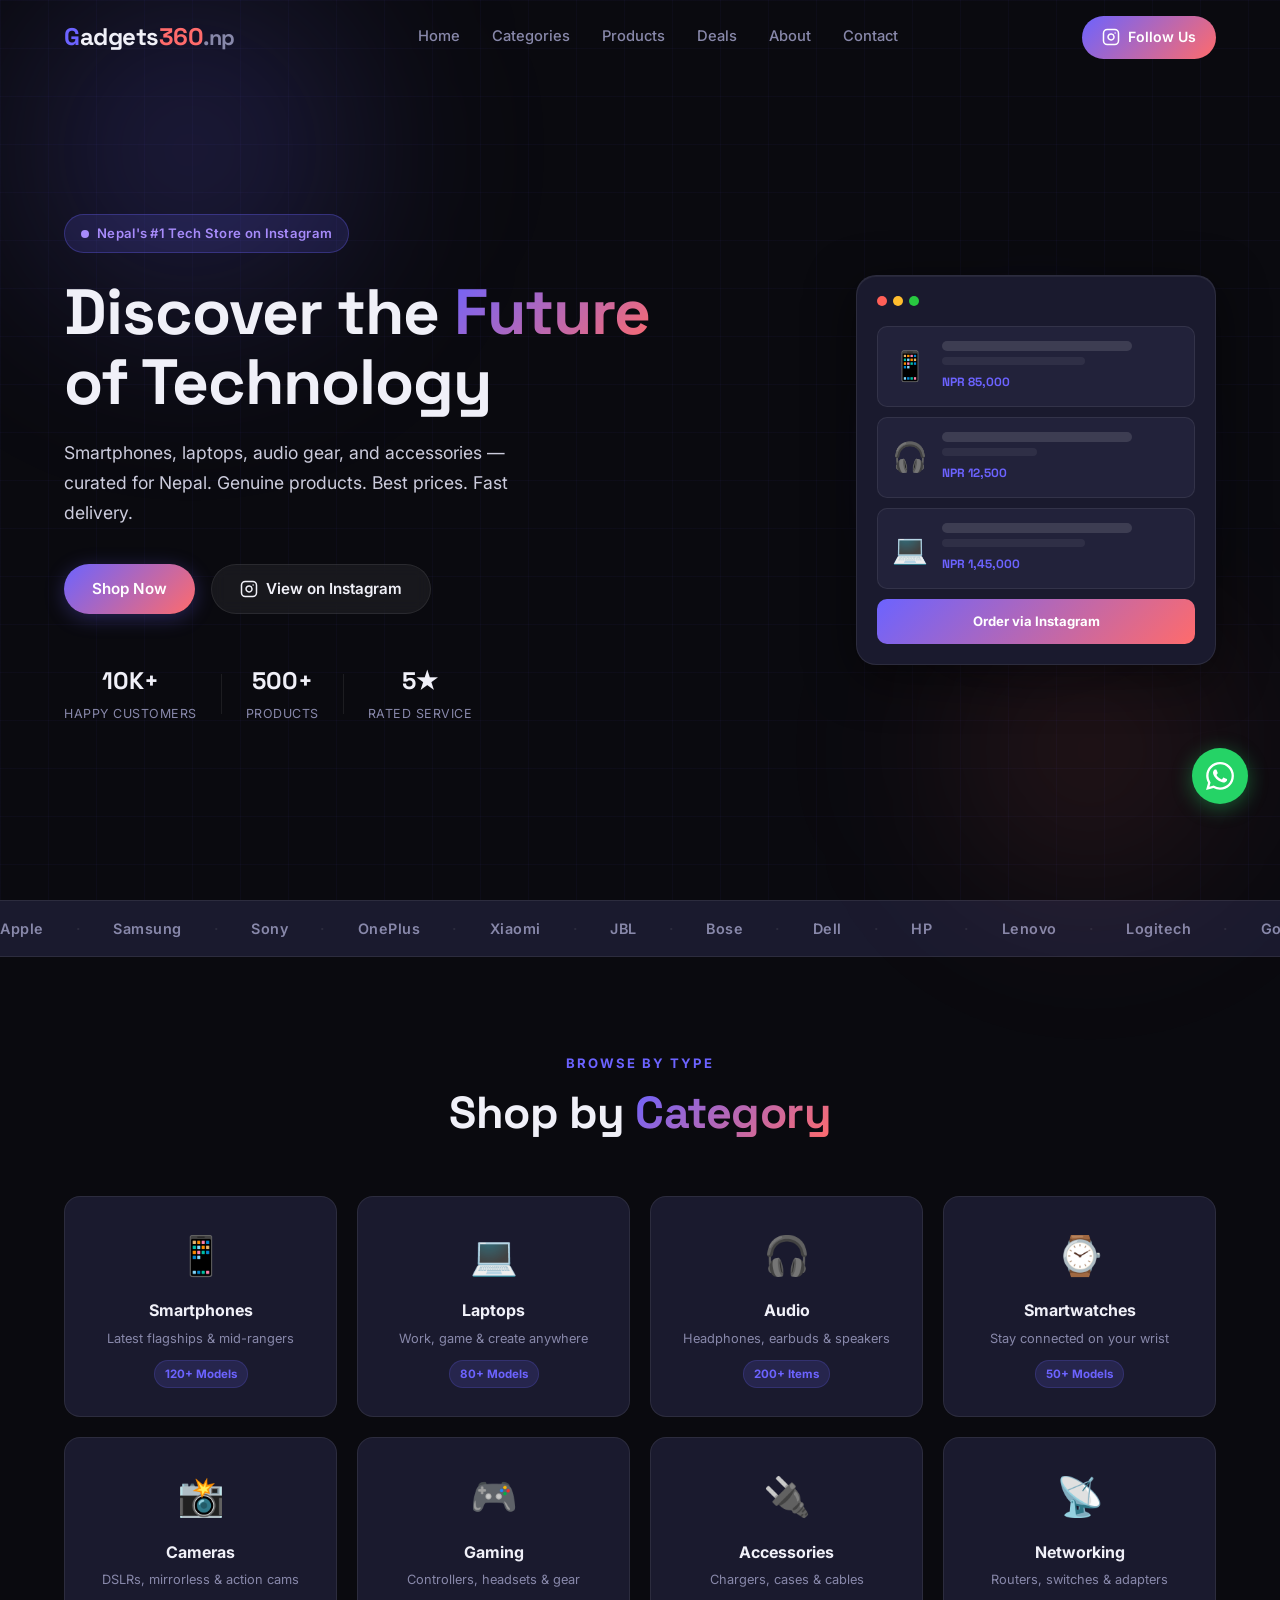
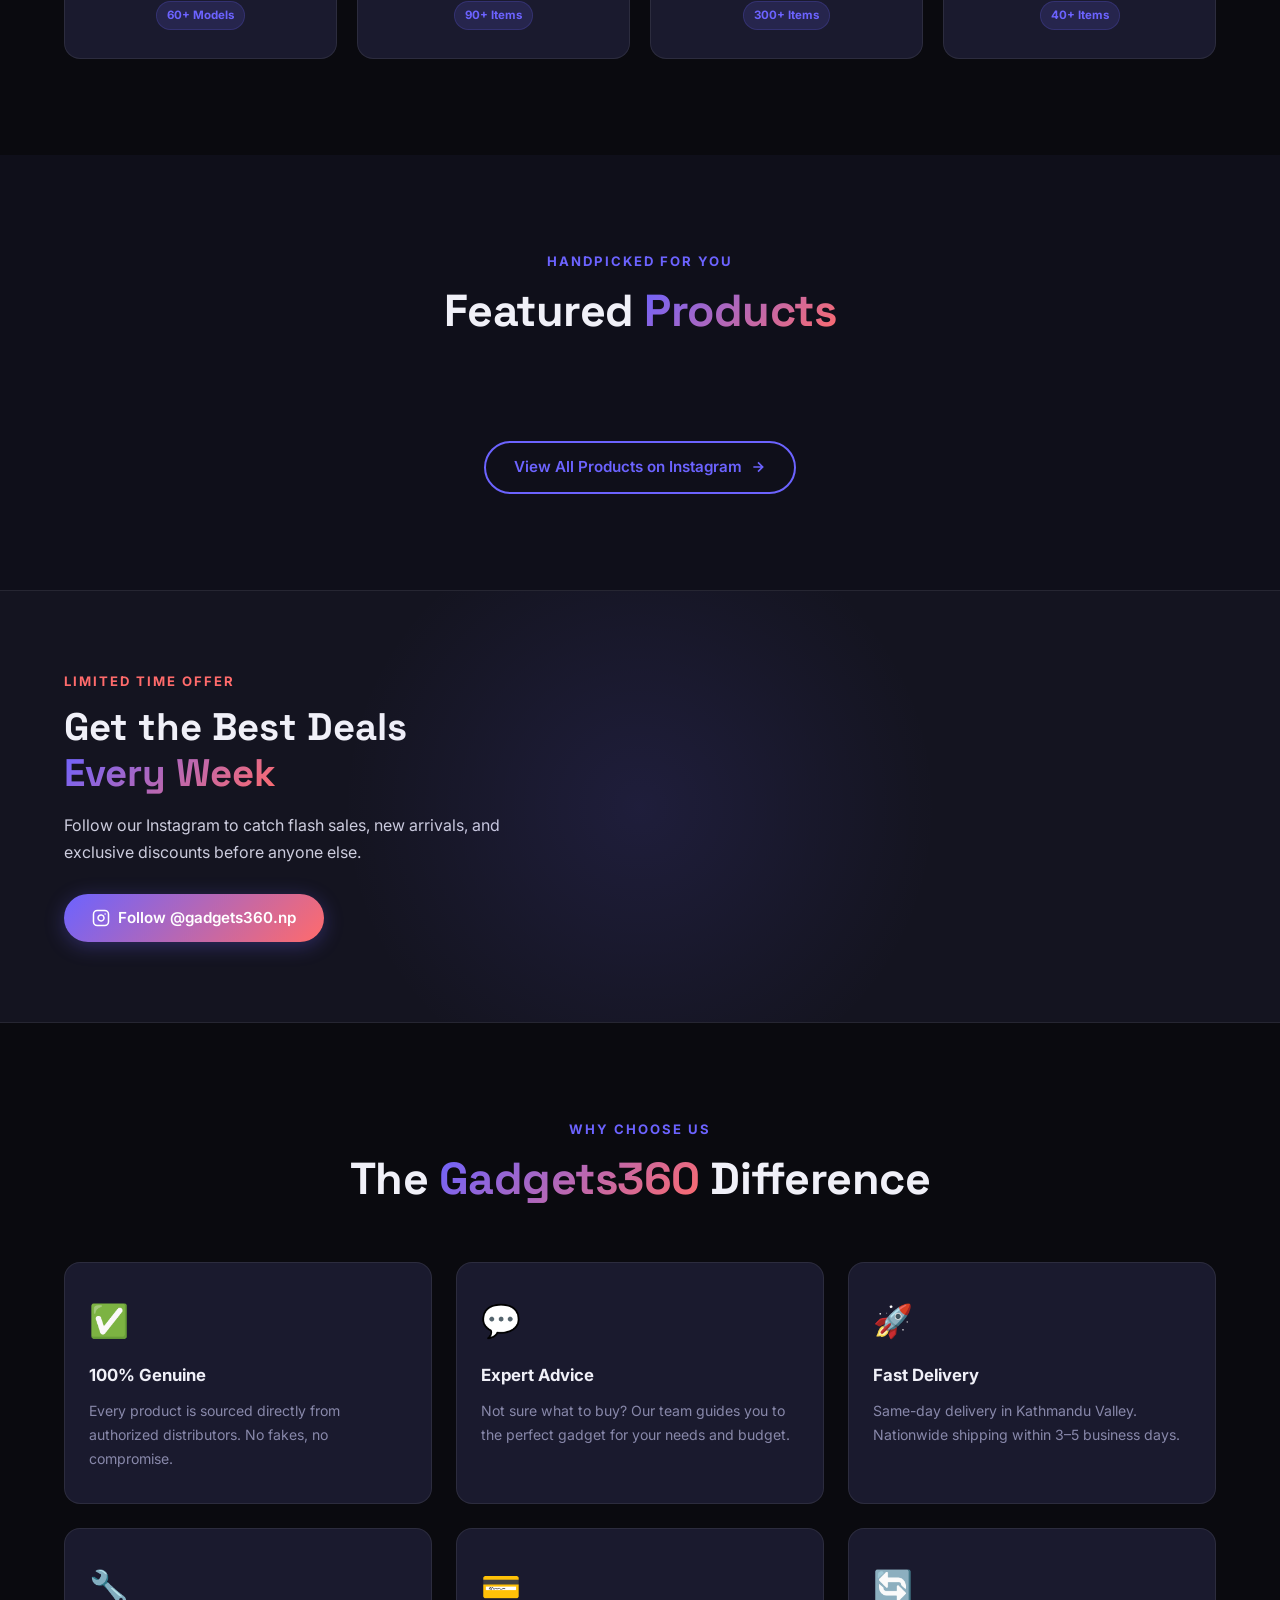
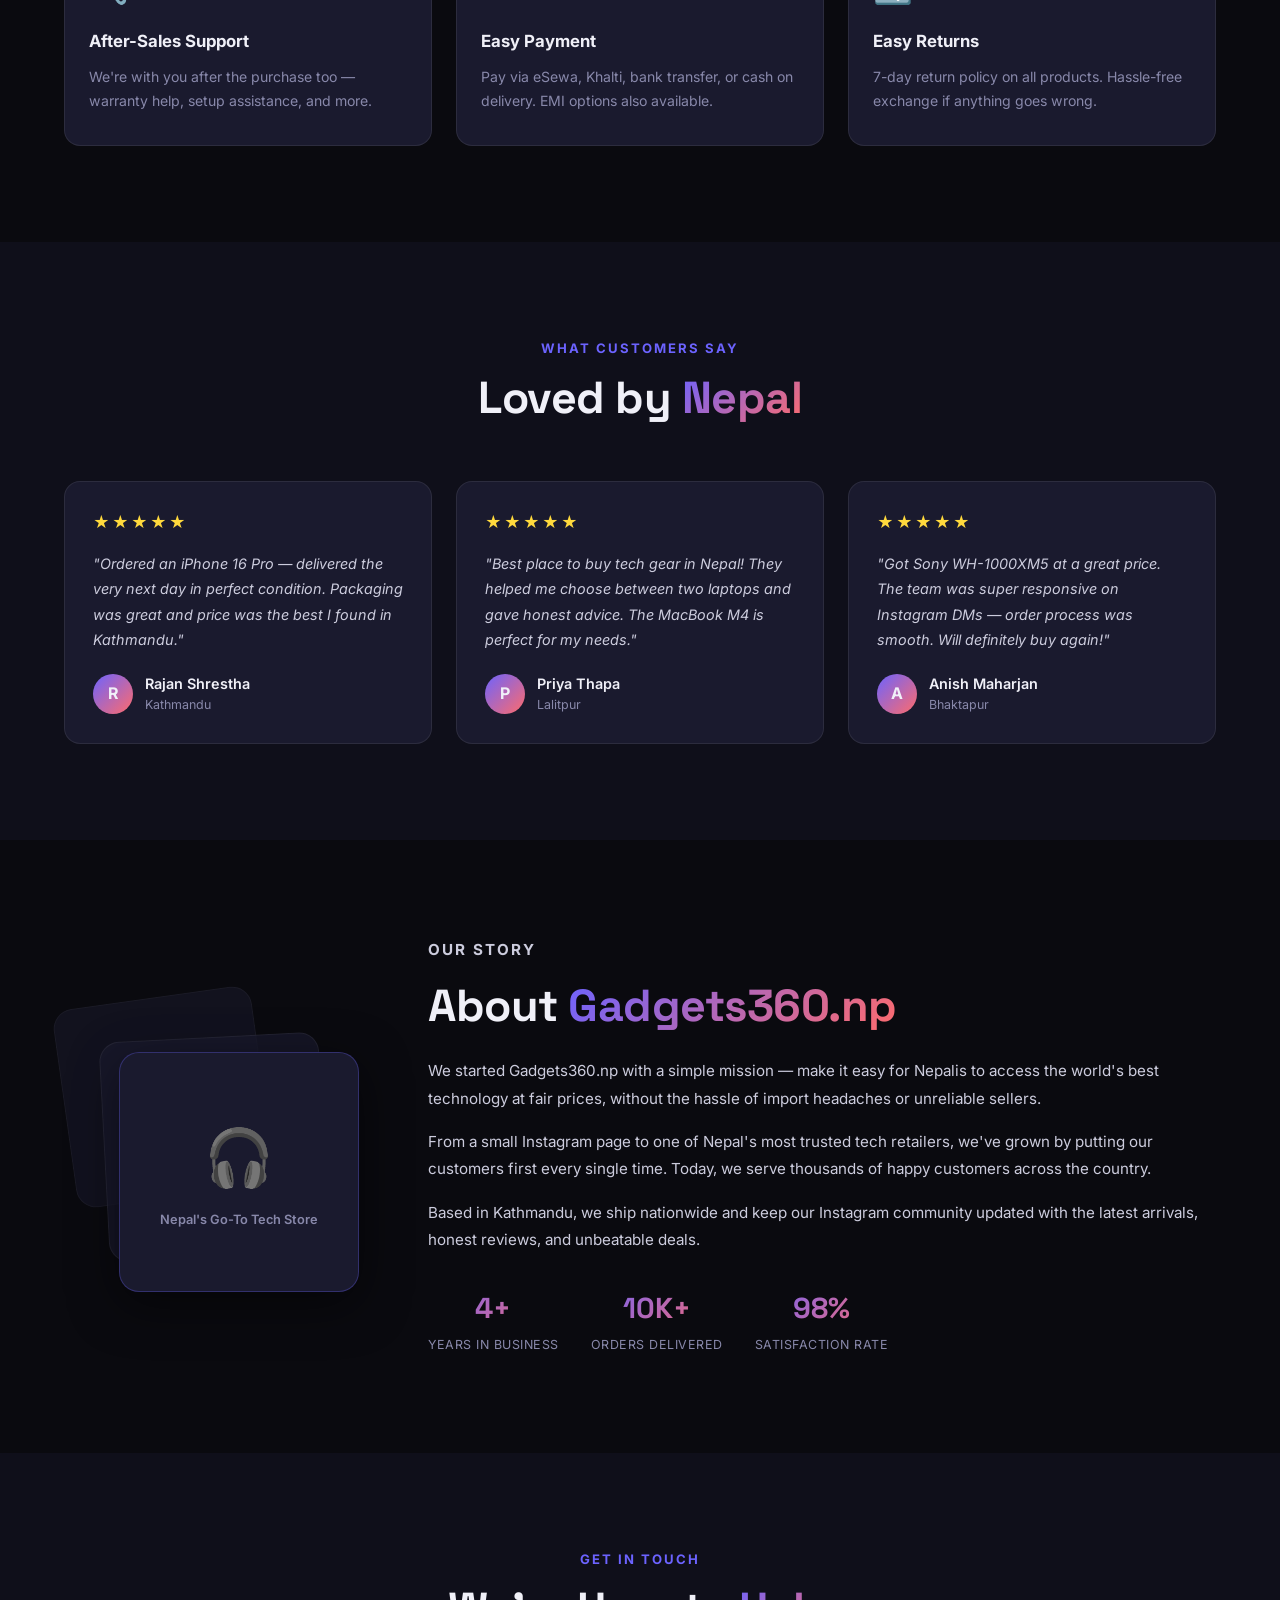
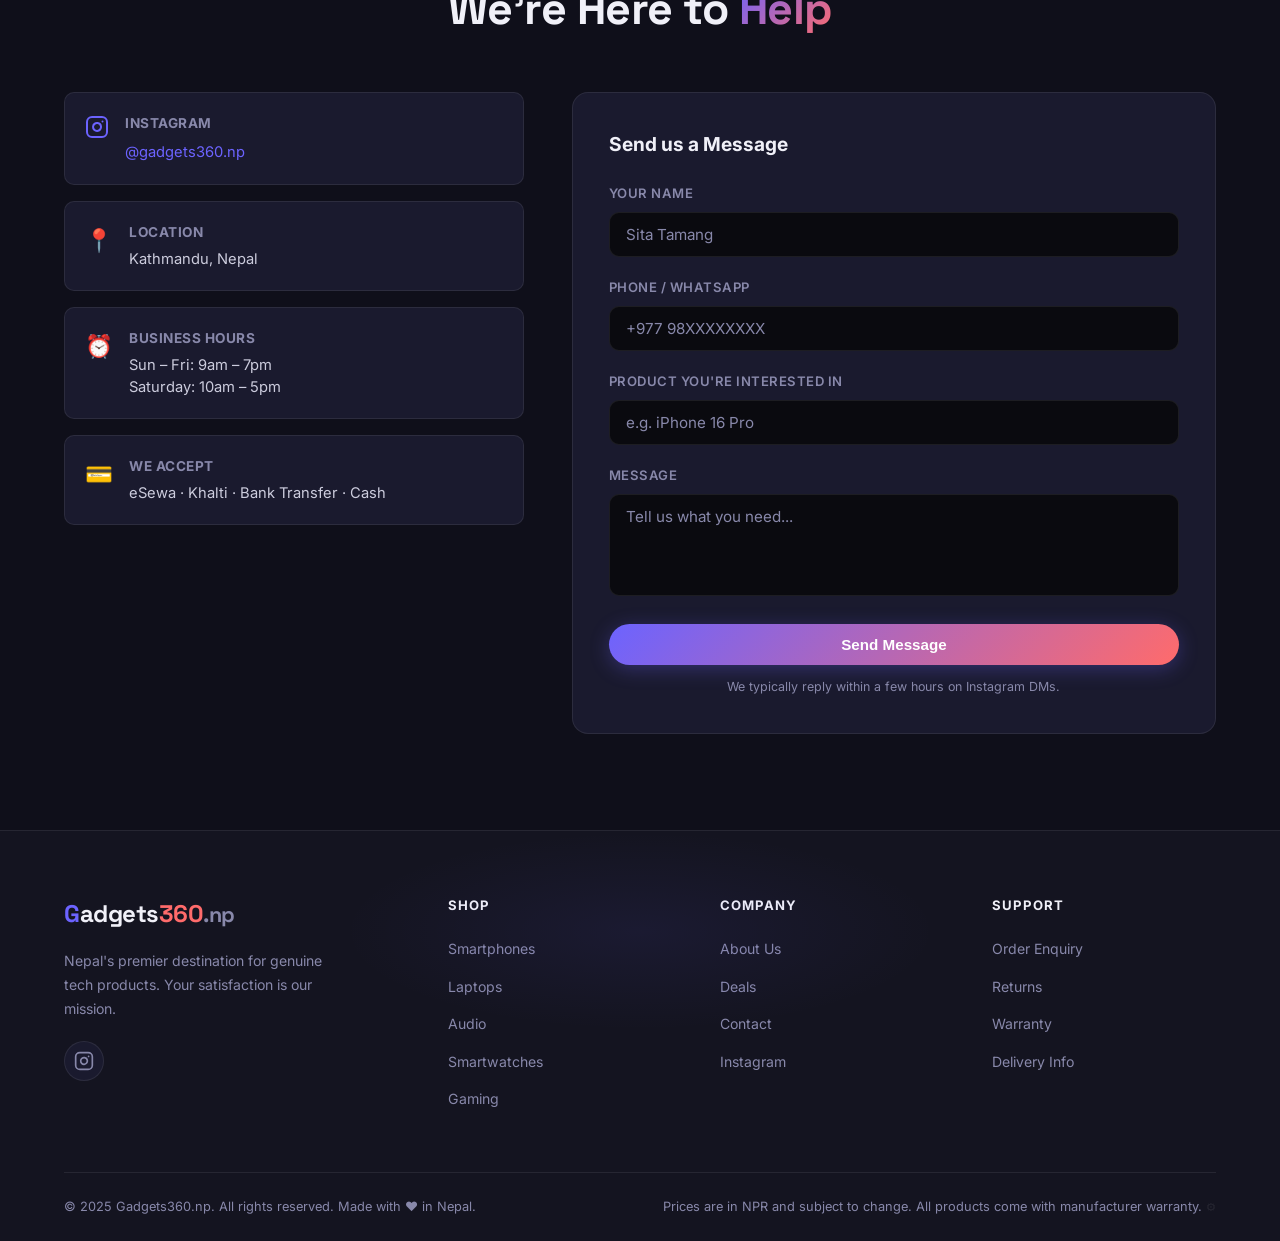
==== commit 190343f5: "Add working admin panel and dynamic site rendering - Full admin panel at /admin with login (admin / " ====
--- a/index.html
+++ b/index.html
@@ -226,116 +226,8 @@
         <h2 class="section-title">Featured <span class="gradient-text">Products</span></h2>
       </div>
 
-      <div class="products-grid">
-
-        <div class="product-card">
-          <div class="product-badge new">New</div>
-          <div class="product-img-wrap">
-            <div class="product-emoji-display">📱</div>
-          </div>
-          <div class="product-body">
-            <p class="product-brand">Apple</p>
-            <h3 class="product-name">iPhone 16 Pro Max</h3>
-            <p class="product-desc">A18 Pro chip · 48MP camera system · Titanium design</p>
-            <div class="product-footer">
-              <div class="product-price">
-                <span class="price-current">NPR 1,85,000</span>
-              </div>
-              <a href="https://www.instagram.com/gadgets360.np/" target="_blank" rel="noopener" class="btn-order">Order</a>
-            </div>
-          </div>
-        </div>
-
-        <div class="product-card">
-          <div class="product-badge hot">Hot</div>
-          <div class="product-img-wrap">
-            <div class="product-emoji-display">📱</div>
-          </div>
-          <div class="product-body">
-            <p class="product-brand">Samsung</p>
-            <h3 class="product-name">Galaxy S25 Ultra</h3>
-            <p class="product-desc">Snapdragon 8 Elite · 200MP · S Pen included</p>
-            <div class="product-footer">
-              <div class="product-price">
-                <span class="price-current">NPR 1,75,000</span>
-              </div>
-              <a href="https://www.instagram.com/gadgets360.np/" target="_blank" rel="noopener" class="btn-order">Order</a>
-            </div>
-          </div>
-        </div>
-
-        <div class="product-card">
-          <div class="product-img-wrap">
-            <div class="product-emoji-display">🎧</div>
-          </div>
-          <div class="product-body">
-            <p class="product-brand">Sony</p>
-            <h3 class="product-name">WH-1000XM5</h3>
-            <p class="product-desc">Industry-leading ANC · 30hr battery · Hi-Res Audio</p>
-            <div class="product-footer">
-              <div class="product-price">
-                <span class="price-current">NPR 42,000</span>
-                <span class="price-old">NPR 48,000</span>
-              </div>
-              <a href="https://www.instagram.com/gadgets360.np/" target="_blank" rel="noopener" class="btn-order">Order</a>
-            </div>
-          </div>
-        </div>
-
-        <div class="product-card">
-          <div class="product-badge sale">Sale</div>
-          <div class="product-img-wrap">
-            <div class="product-emoji-display">💻</div>
-          </div>
-          <div class="product-body">
-            <p class="product-brand">Apple</p>
-            <h3 class="product-name">MacBook Pro M4</h3>
-            <p class="product-desc">M4 chip · 14" Liquid Retina XDR · 24GB RAM</p>
-            <div class="product-footer">
-              <div class="product-price">
-                <span class="price-current">NPR 2,45,000</span>
-                <span class="price-old">NPR 2,65,000</span>
-              </div>
-              <a href="https://www.instagram.com/gadgets360.np/" target="_blank" rel="noopener" class="btn-order">Order</a>
-            </div>
-          </div>
-        </div>
-
-        <div class="product-card">
-          <div class="product-badge new">New</div>
-          <div class="product-img-wrap">
-            <div class="product-emoji-display">⌚</div>
-          </div>
-          <div class="product-body">
-            <p class="product-brand">Apple</p>
-            <h3 class="product-name">Apple Watch Series 10</h3>
-            <p class="product-desc">Thinnest Apple Watch ever · Health sensors · GPS</p>
-            <div class="product-footer">
-              <div class="product-price">
-                <span class="price-current">NPR 65,000</span>
-              </div>
-              <a href="https://www.instagram.com/gadgets360.np/" target="_blank" rel="noopener" class="btn-order">Order</a>
-            </div>
-          </div>
-        </div>
-
-        <div class="product-card">
-          <div class="product-img-wrap">
-            <div class="product-emoji-display">🎮</div>
-          </div>
-          <div class="product-body">
-            <p class="product-brand">Sony</p>
-            <h3 class="product-name">PlayStation 5 Slim</h3>
-            <p class="product-desc">4K gaming · Ultra-HD Blu-ray · DualSense controller</p>
-            <div class="product-footer">
-              <div class="product-price">
-                <span class="price-current">NPR 75,000</span>
-              </div>
-              <a href="https://www.instagram.com/gadgets360.np/" target="_blank" rel="noopener" class="btn-order">Order</a>
-            </div>
-          </div>
-        </div>
-
+      <div class="products-grid" id="productsGrid">
+        <!-- Rendered dynamically from admin data -->
       </div>
 
       <div class="view-all-wrap">
@@ -361,28 +253,8 @@
             Follow @gadgets360.np
           </a>
         </div>
-        <div class="deals-cards">
-          <div class="deal-card">
-            <div class="deal-icon">⚡</div>
-            <div class="deal-info">
-              <p class="deal-type">Flash Sale</p>
-              <p class="deal-pct">Up to 30% OFF</p>
-            </div>
-          </div>
-          <div class="deal-card">
-            <div class="deal-icon">🎁</div>
-            <div class="deal-info">
-              <p class="deal-type">Bundle Deal</p>
-              <p class="deal-pct">Buy 2, Save 15%</p>
-            </div>
-          </div>
-          <div class="deal-card">
-            <div class="deal-icon">🚚</div>
-            <div class="deal-info">
-              <p class="deal-type">Free Delivery</p>
-              <p class="deal-pct">Inside Valley</p>
-            </div>
-          </div>
+        <div class="deals-cards" id="dealsCards">
+          <!-- Rendered from admin data -->
         </div>
       </div>
     </div>
@@ -648,7 +520,7 @@
 
       <div class="footer-bottom">
         <p>&copy; 2025 Gadgets360.np. All rights reserved. Made with ❤️ in Nepal.</p>
-        <p>Prices are in NPR and subject to change. All products come with manufacturer warranty.</p>
+        <p>Prices are in NPR and subject to change. All products come with manufacturer warranty. <a href="admin/index.html" style="color:var(--border);font-size:0.72rem" title="Admin">⚙</a></p>
       </div>
     </div>
   </footer>
@@ -658,6 +530,13 @@
     <svg width="20" height="20" viewBox="0 0 24 24" fill="none" stroke="currentColor" stroke-width="2.5"><path d="M18 15l-6-6-6 6"/></svg>
   </button>
 
+  <!-- WhatsApp floating button -->
+  <a href="#" class="whatsapp-fab" id="whatsappFab" target="_blank" rel="noopener" aria-label="Chat on WhatsApp">
+    <svg width="28" height="28" viewBox="0 0 24 24" fill="currentColor"><path d="M17.472 14.382c-.297-.149-1.758-.867-2.03-.967-.273-.099-.471-.148-.67.15-.197.297-.767.966-.94 1.164-.173.199-.347.223-.644.075-.297-.15-1.255-.463-2.39-1.475-.883-.788-1.48-1.761-1.653-2.059-.173-.297-.018-.458.13-.606.134-.133.298-.347.446-.52.149-.174.198-.298.298-.497.099-.198.05-.371-.025-.52-.075-.149-.669-1.612-.916-2.207-.242-.579-.487-.5-.669-.51-.173-.008-.371-.01-.57-.01-.198 0-.52.074-.792.372-.272.297-1.04 1.016-1.04 2.479 0 1.462 1.065 2.875 1.213 3.074.149.198 2.096 3.2 5.077 4.487.709.306 1.262.489 1.694.625.712.227 1.36.195 1.871.118.571-.085 1.758-.719 2.006-1.413.248-.694.248-1.289.173-1.413-.074-.124-.272-.198-.57-.347m-5.421 7.403h-.004a9.87 9.87 0 01-5.031-1.378l-.361-.214-3.741.982.998-3.648-.235-.374a9.86 9.86 0 01-1.51-5.26c.001-5.45 4.436-9.884 9.888-9.884 2.64 0 5.122 1.03 6.988 2.898a9.825 9.825 0 012.893 6.994c-.003 5.45-4.437 9.884-9.885 9.884m8.413-18.297A11.815 11.815 0 0012.05 0C5.495 0 .16 5.335.157 11.892c0 2.096.547 4.142 1.588 5.945L.057 24l6.305-1.654a11.882 11.882 0 005.683 1.448h.005c6.554 0 11.89-5.335 11.893-11.893a11.821 11.821 0 00-3.48-8.413z"/></svg>
+  </a>
+
+  <!-- Admin link (hidden, accessible via /admin) -->
+  <script src="admin/js/data.js"></script>
   <script src="js/main.js"></script>
 </body>
 </html>
--- a/css/style.css
+++ b/css/style.css
@@ -627,6 +627,10 @@
   flex-shrink: 0;
 }
 .btn-order:hover { transform: scale(1.05); }
+.btn-wa {
+  background: #25D366 !important;
+  padding: 10px 12px;
+}
 
 .view-all-wrap { text-align: center; }
 
@@ -1100,6 +1104,26 @@
   pointer-events: all;
 }
 .back-to-top:hover { transform: translateY(-4px); }
+
+/* ===== WHATSAPP FAB ===== */
+.whatsapp-fab {
+  position: fixed;
+  bottom: 96px; right: 32px;
+  width: 56px; height: 56px;
+  border-radius: 50%;
+  background: #25D366;
+  color: #fff;
+  display: flex;
+  align-items: center;
+  justify-content: center;
+  box-shadow: 0 4px 20px rgba(37,211,102,0.4);
+  z-index: 998;
+  transition: var(--transition);
+}
+.whatsapp-fab:hover {
+  transform: translateY(-4px) scale(1.05);
+  box-shadow: 0 8px 28px rgba(37,211,102,0.5);
+}
 
 /* ===== FORM SUCCESS ===== */
 .form-success {
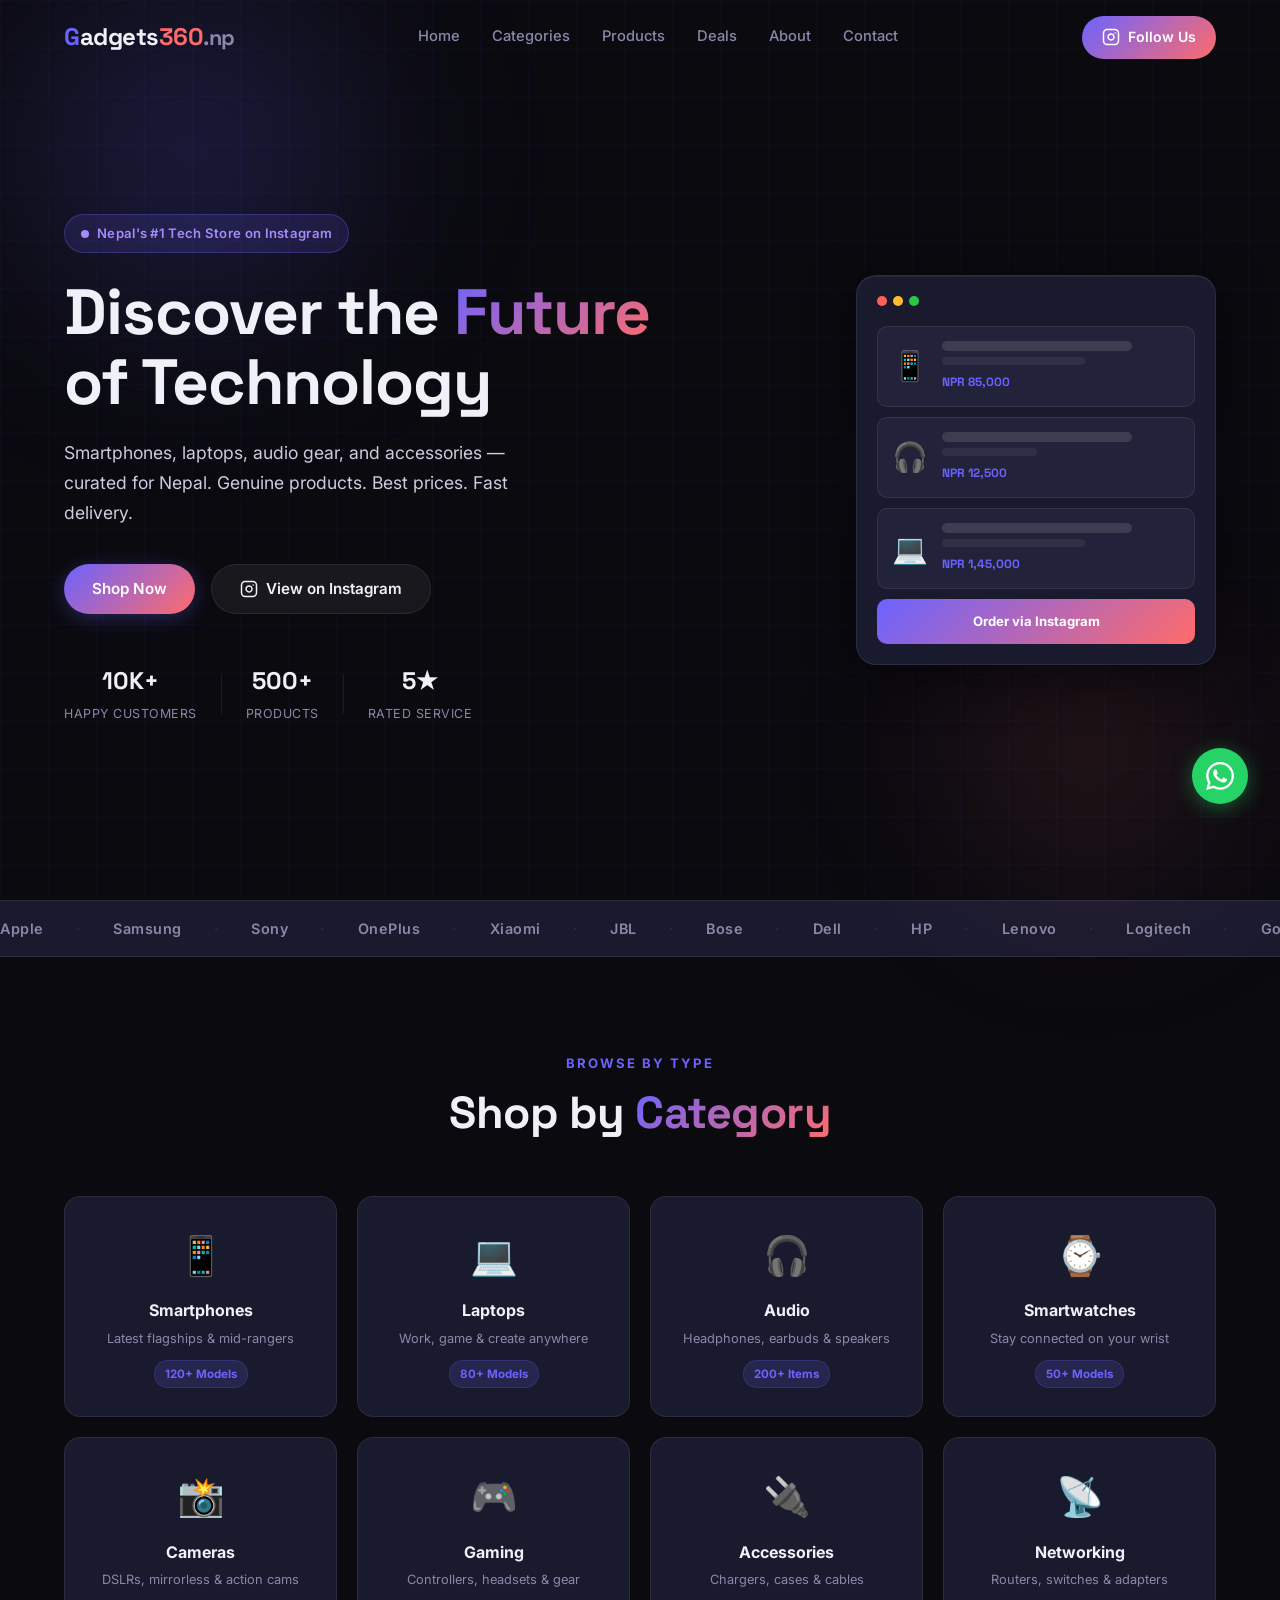
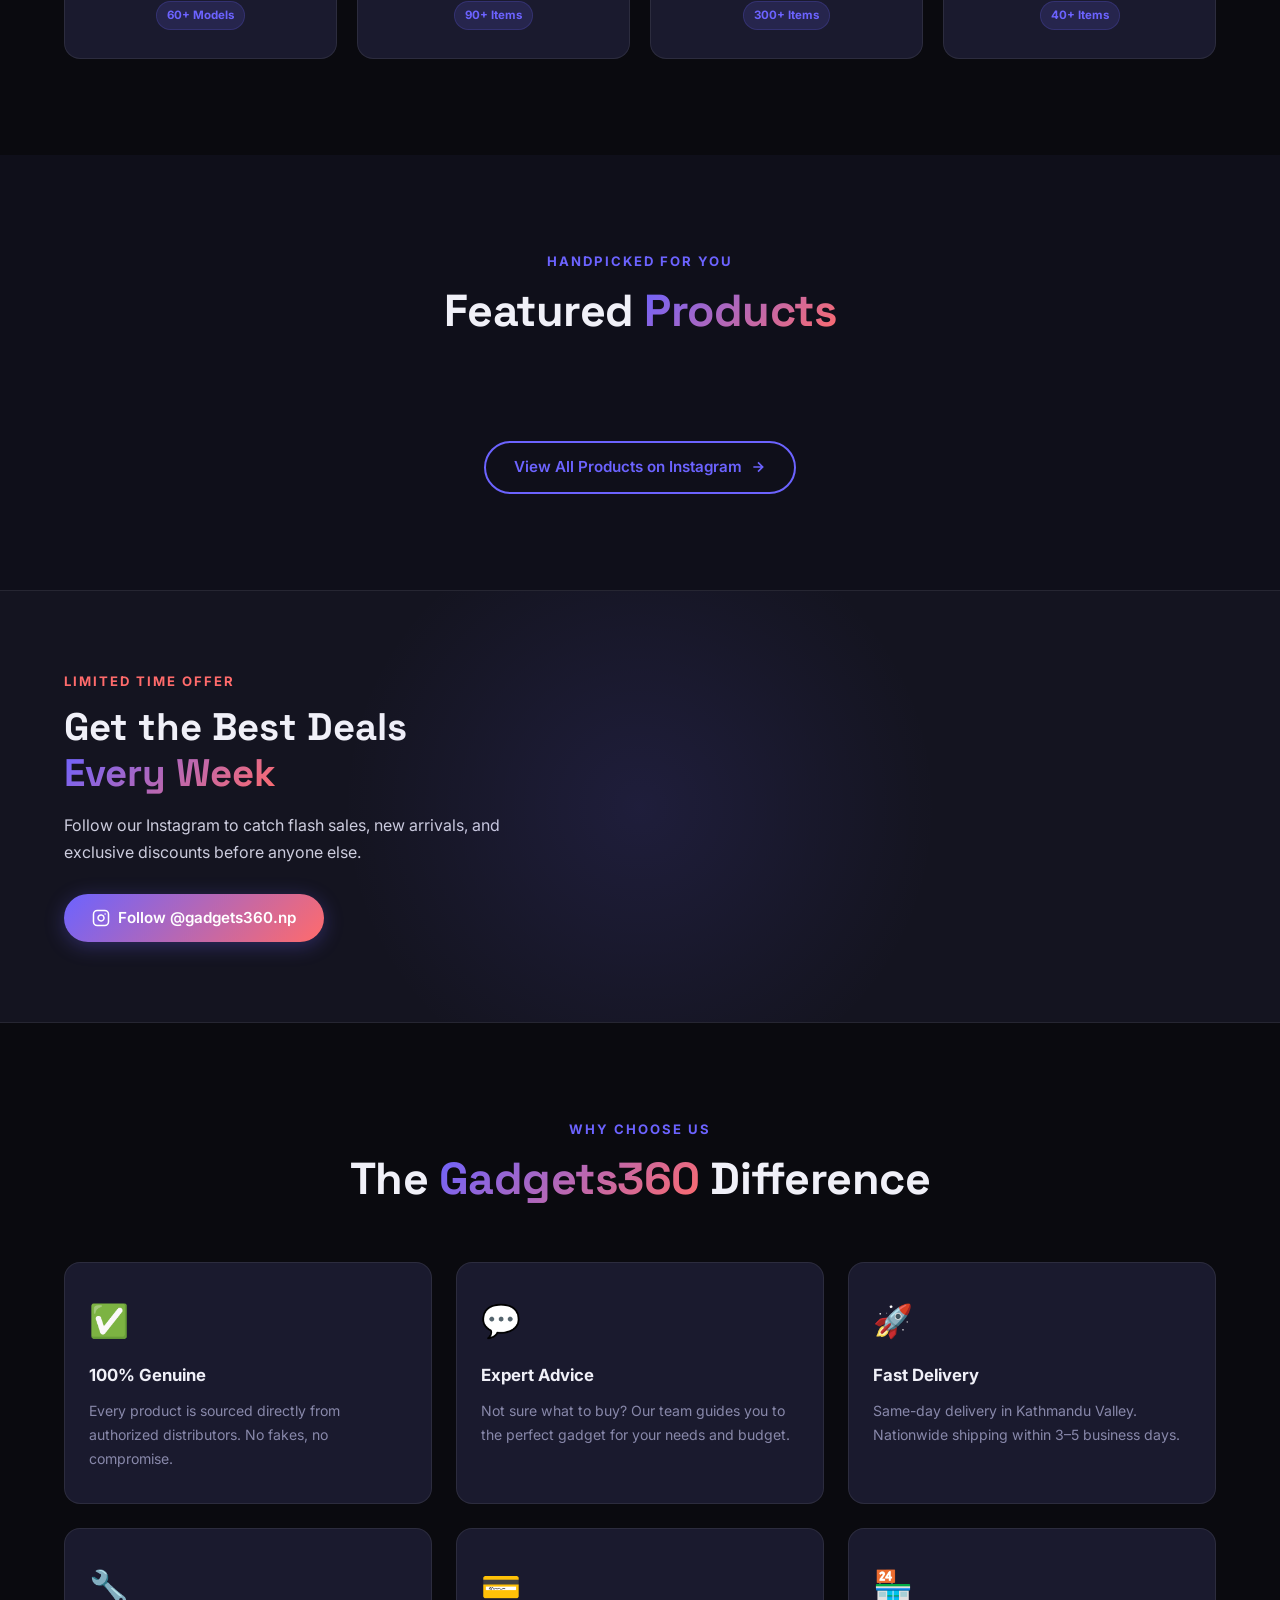
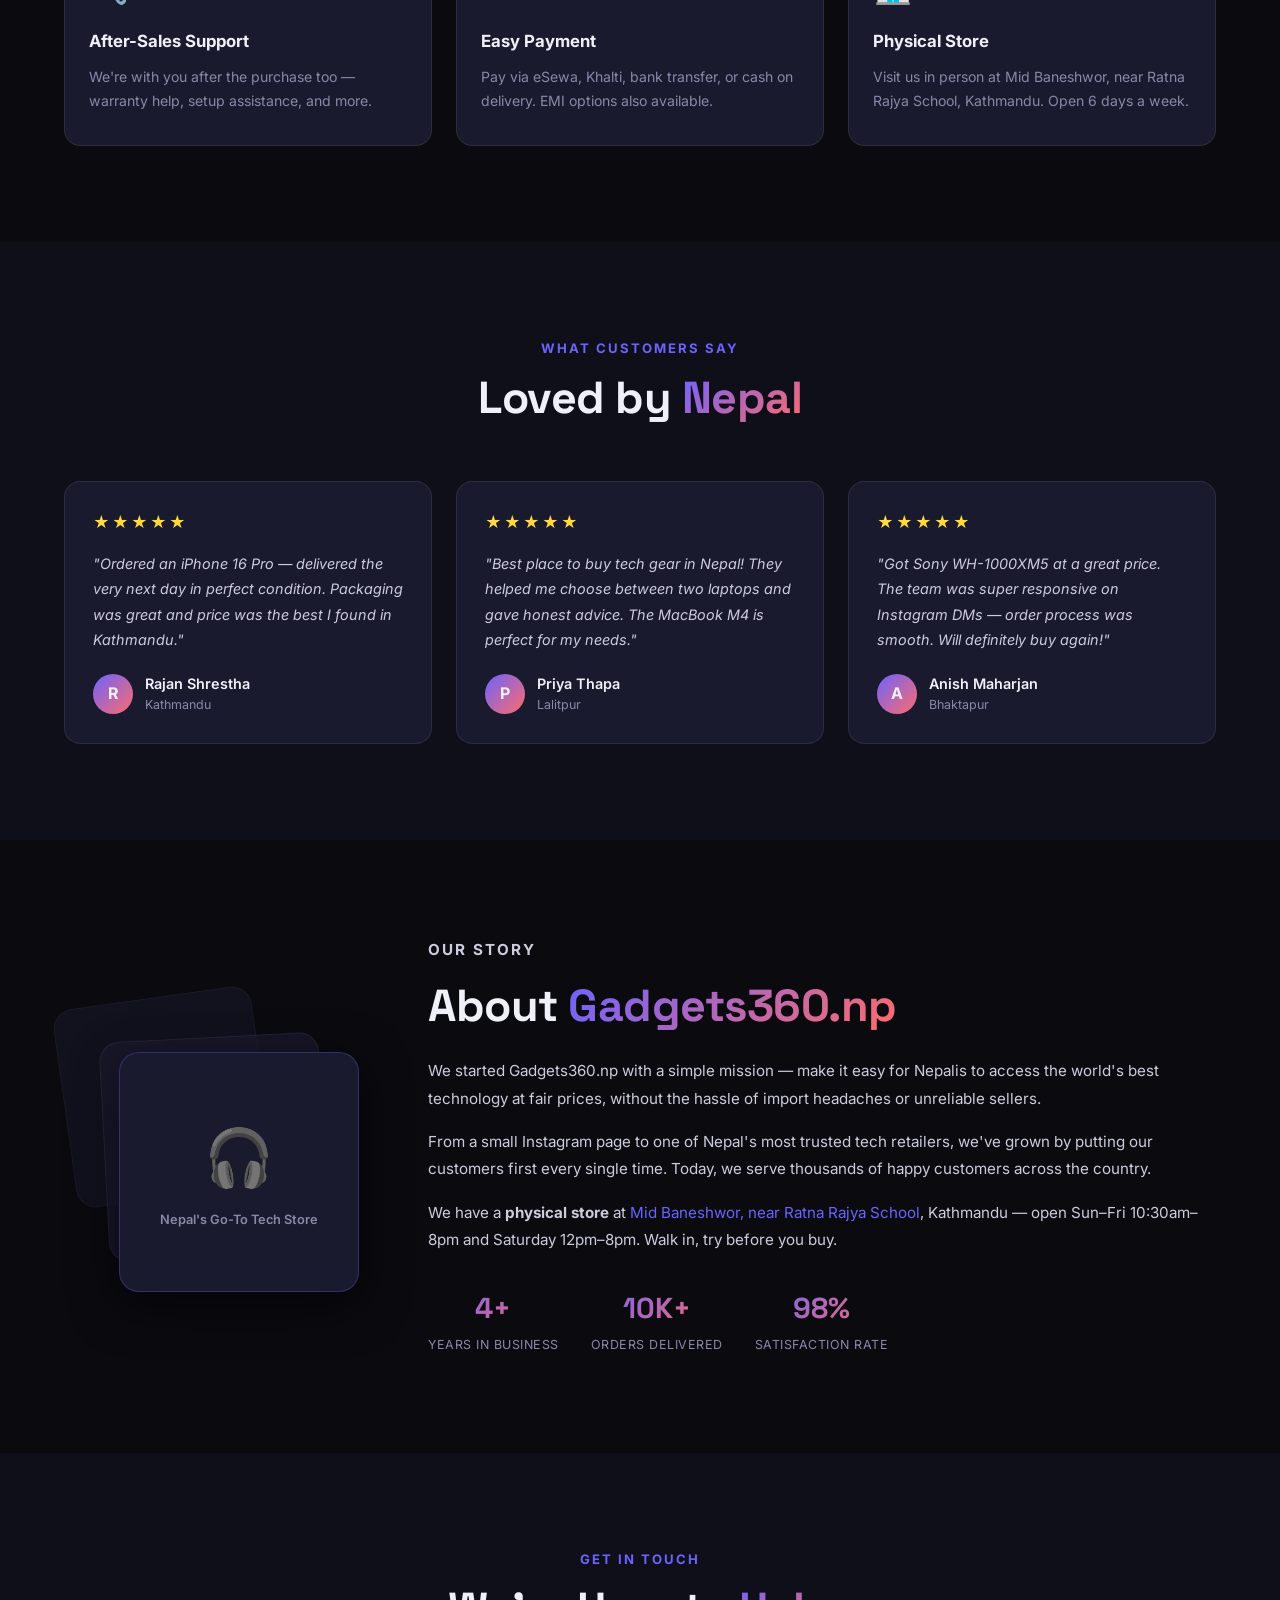
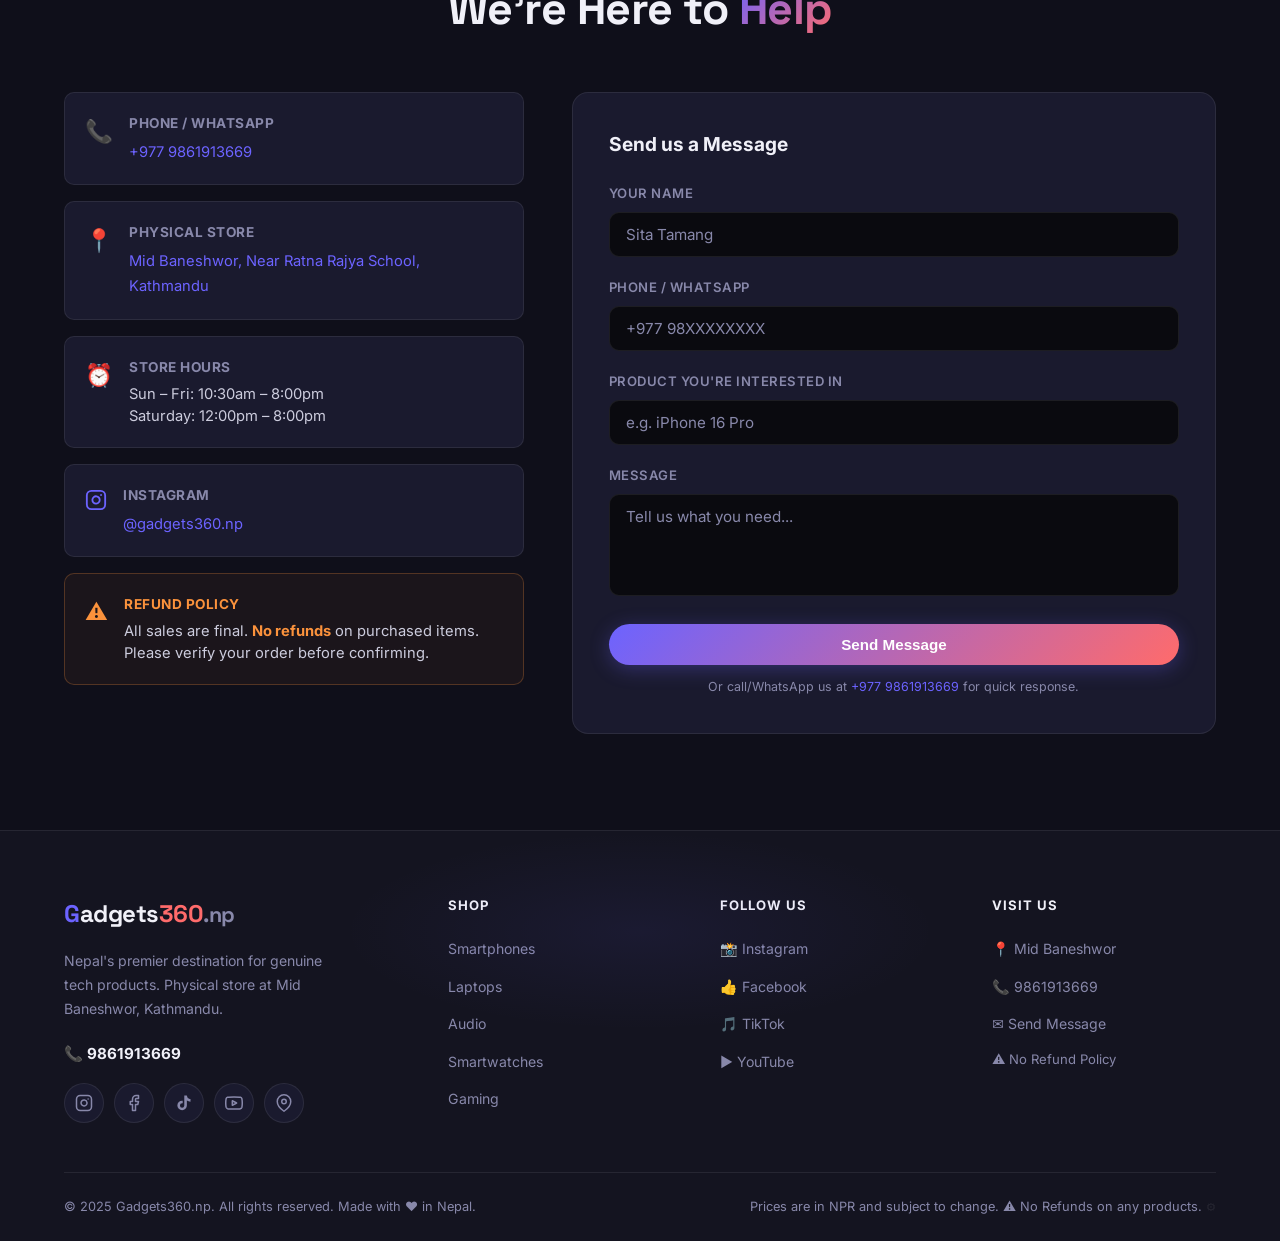
==== commit 71e9723d: "Update with real store info, hours, social links & refund policy - Phone: 9861913669 (WhatsApp linke" ====
--- a/index.html
+++ b/index.html
@@ -295,9 +295,9 @@
           <p>Pay via eSewa, Khalti, bank transfer, or cash on delivery. EMI options also available.</p>
         </div>
         <div class="why-card">
-          <div class="why-icon">🔄</div>
-          <h3>Easy Returns</h3>
-          <p>7-day return policy on all products. Hassle-free exchange if anything goes wrong.</p>
+          <div class="why-icon">🏪</div>
+          <h3>Physical Store</h3>
+          <p>Visit us in person at Mid Baneshwor, near Ratna Rajya School, Kathmandu. Open 6 days a week.</p>
         </div>
       </div>
     </div>
@@ -378,7 +378,7 @@
           <h2 class="section-title">About <span class="gradient-text">Gadgets360.np</span></h2>
           <p>We started Gadgets360.np with a simple mission — make it easy for Nepalis to access the world's best technology at fair prices, without the hassle of import headaches or unreliable sellers.</p>
           <p>From a small Instagram page to one of Nepal's most trusted tech retailers, we've grown by putting our customers first every single time. Today, we serve thousands of happy customers across the country.</p>
-          <p>Based in Kathmandu, we ship nationwide and keep our Instagram community updated with the latest arrivals, honest reviews, and unbeatable deals.</p>
+          <p>We have a <strong>physical store</strong> at <a href="https://maps.app.goo.gl/Wqn9HfNVhs7SYA4a8" target="_blank" rel="noopener" style="color:var(--primary)">Mid Baneshwor, near Ratna Rajya School</a>, Kathmandu — open Sun–Fri 10:30am–8pm and Saturday 12pm–8pm. Walk in, try before you buy.</p>
           <div class="about-stats">
             <div class="a-stat">
               <span class="a-stat-num">4+</span>
@@ -409,33 +409,40 @@
       <div class="contact-grid">
         <div class="contact-info">
           <div class="contact-card">
+            <div class="contact-icon">📞</div>
+            <div>
+              <h4>Phone / WhatsApp</h4>
+              <a href="https://wa.me/9779861913669?text=Hi%20Gadgets360.np%2C%20I%27d%20like%20to%20enquire%20about%20a%20product." target="_blank" rel="noopener">+977 9861913669</a>
+            </div>
+          </div>
+          <div class="contact-card">
+            <div class="contact-icon">📍</div>
+            <div>
+              <h4>Physical Store</h4>
+              <a href="https://maps.app.goo.gl/Wqn9HfNVhs7SYA4a8" target="_blank" rel="noopener">Mid Baneshwor, Near Ratna Rajya School, Kathmandu</a>
+            </div>
+          </div>
+          <div class="contact-card">
+            <div class="contact-icon">⏰</div>
+            <div>
+              <h4>Store Hours</h4>
+              <p>Sun – Fri: 10:30am – 8:00pm<br />Saturday: 12:00pm – 8:00pm</p>
+            </div>
+          </div>
+          <div class="contact-card">
             <div class="contact-icon">
-              <svg width="24" height="24" viewBox="0 0 24 24" fill="none" stroke="currentColor" stroke-width="2" stroke-linecap="round" stroke-linejoin="round"><rect x="2" y="2" width="20" height="20" rx="5" ry="5"/><path d="M16 11.37A4 4 0 1 1 12.63 8 4 4 0 0 1 16 11.37z"/><line x1="17.5" y1="6.5" x2="17.51" y2="6.5"/></svg>
+              <svg width="22" height="22" viewBox="0 0 24 24" fill="none" stroke="currentColor" stroke-width="2" stroke-linecap="round" stroke-linejoin="round"><rect x="2" y="2" width="20" height="20" rx="5" ry="5"/><path d="M16 11.37A4 4 0 1 1 12.63 8 4 4 0 0 1 16 11.37z"/><line x1="17.5" y1="6.5" x2="17.51" y2="6.5"/></svg>
             </div>
             <div>
               <h4>Instagram</h4>
               <a href="https://www.instagram.com/gadgets360.np/" target="_blank" rel="noopener">@gadgets360.np</a>
             </div>
           </div>
-          <div class="contact-card">
-            <div class="contact-icon">📍</div>
-            <div>
-              <h4>Location</h4>
-              <p>Kathmandu, Nepal</p>
-            </div>
-          </div>
-          <div class="contact-card">
-            <div class="contact-icon">⏰</div>
-            <div>
-              <h4>Business Hours</h4>
-              <p>Sun – Fri: 9am – 7pm<br />Saturday: 10am – 5pm</p>
-            </div>
-          </div>
-          <div class="contact-card">
-            <div class="contact-icon">💳</div>
-            <div>
-              <h4>We Accept</h4>
-              <p>eSewa · Khalti · Bank Transfer · Cash</p>
+          <div class="contact-card refund-notice">
+            <div class="contact-icon">⚠️</div>
+            <div>
+              <h4>Refund Policy</h4>
+              <p>All sales are final. <strong>No refunds</strong> on purchased items. Please verify your order before confirming.</p>
             </div>
           </div>
         </div>
@@ -462,7 +469,7 @@
             <button type="submit" class="btn btn-primary btn-full" id="submitBtn">
               Send Message
             </button>
-            <p class="form-note">We typically reply within a few hours on Instagram DMs.</p>
+            <p class="form-note">Or call/WhatsApp us at <a href="https://wa.me/9779861913669" target="_blank" rel="noopener" style="color:var(--primary)">+977 9861913669</a> for quick response.</p>
           </form>
         </div>
       </div>
@@ -478,10 +485,25 @@
           <a href="#" class="nav-logo footer-logo">
             <span class="logo-g">G</span>adgets<span class="logo-360">360</span><span class="logo-np">.np</span>
           </a>
-          <p>Nepal's premier destination for genuine tech products. Your satisfaction is our mission.</p>
+          <p>Nepal's premier destination for genuine tech products. Physical store at Mid Baneshwor, Kathmandu.</p>
+          <div class="footer-contact-row">
+            <a href="https://wa.me/9779861913669" target="_blank" rel="noopener" class="footer-phone">📞 9861913669</a>
+          </div>
           <div class="footer-social">
             <a href="https://www.instagram.com/gadgets360.np/" target="_blank" rel="noopener" aria-label="Instagram" class="social-link">
-              <svg width="20" height="20" viewBox="0 0 24 24" fill="none" stroke="currentColor" stroke-width="2" stroke-linecap="round" stroke-linejoin="round"><rect x="2" y="2" width="20" height="20" rx="5" ry="5"/><path d="M16 11.37A4 4 0 1 1 12.63 8 4 4 0 0 1 16 11.37z"/><line x1="17.5" y1="6.5" x2="17.51" y2="6.5"/></svg>
+              <svg width="18" height="18" viewBox="0 0 24 24" fill="none" stroke="currentColor" stroke-width="2" stroke-linecap="round" stroke-linejoin="round"><rect x="2" y="2" width="20" height="20" rx="5" ry="5"/><path d="M16 11.37A4 4 0 1 1 12.63 8 4 4 0 0 1 16 11.37z"/><line x1="17.5" y1="6.5" x2="17.51" y2="6.5"/></svg>
+            </a>
+            <a href="https://www.facebook.com/101367152878558" target="_blank" rel="noopener" aria-label="Facebook" class="social-link">
+              <svg width="18" height="18" viewBox="0 0 24 24" fill="none" stroke="currentColor" stroke-width="2" stroke-linecap="round" stroke-linejoin="round"><path d="M18 2h-3a5 5 0 00-5 5v3H7v4h3v8h4v-8h3l1-4h-4V7a1 1 0 011-1h3z"/></svg>
+            </a>
+            <a href="https://www.tiktok.com/@gadgets360np" target="_blank" rel="noopener" aria-label="TikTok" class="social-link">
+              <svg width="18" height="18" viewBox="0 0 24 24" fill="currentColor"><path d="M19.59 6.69a4.83 4.83 0 01-3.77-4.25V2h-3.45v13.67a2.89 2.89 0 01-2.88 2.5 2.89 2.89 0 01-2.89-2.89 2.89 2.89 0 012.89-2.89c.28 0 .54.04.79.1V9.01a6.33 6.33 0 00-.79-.05 6.34 6.34 0 00-6.34 6.34 6.34 6.34 0 006.34 6.34 6.34 6.34 0 006.33-6.34V8.69a8.28 8.28 0 004.84 1.54V6.79a4.85 4.85 0 01-1.07-.1z"/></svg>
+            </a>
+            <a href="https://youtube.com/@Gadgets360np" target="_blank" rel="noopener" aria-label="YouTube" class="social-link">
+              <svg width="18" height="18" viewBox="0 0 24 24" fill="none" stroke="currentColor" stroke-width="2" stroke-linecap="round" stroke-linejoin="round"><path d="M22.54 6.42a2.78 2.78 0 00-1.95-1.96C18.88 4 12 4 12 4s-6.88 0-8.59.46a2.78 2.78 0 00-1.95 1.96A29 29 0 001 12a29 29 0 00.46 5.58A2.78 2.78 0 003.41 19.6C5.12 20 12 20 12 20s6.88 0 8.59-.46a2.78 2.78 0 001.95-1.95A29 29 0 0023 12a29 29 0 00-.46-5.58z"/><polygon points="9.75 15.02 15.5 12 9.75 8.98 9.75 15.02"/></svg>
+            </a>
+            <a href="https://maps.app.goo.gl/Wqn9HfNVhs7SYA4a8" target="_blank" rel="noopener" aria-label="Google Maps" class="social-link">
+              <svg width="18" height="18" viewBox="0 0 24 24" fill="none" stroke="currentColor" stroke-width="2" stroke-linecap="round" stroke-linejoin="round"><path d="M21 10c0 7-9 13-9 13s-9-6-9-13a9 9 0 0118 0z"/><circle cx="12" cy="10" r="3"/></svg>
             </a>
           </div>
         </div>
@@ -498,29 +520,29 @@
         </div>
 
         <div class="footer-links-group">
-          <h5>Company</h5>
+          <h5>Follow Us</h5>
           <ul>
-            <li><a href="#about">About Us</a></li>
-            <li><a href="#deals">Deals</a></li>
-            <li><a href="#contact">Contact</a></li>
-            <li><a href="https://www.instagram.com/gadgets360.np/" target="_blank" rel="noopener">Instagram</a></li>
+            <li><a href="https://www.instagram.com/gadgets360.np/" target="_blank" rel="noopener">📸 Instagram</a></li>
+            <li><a href="https://www.facebook.com/101367152878558" target="_blank" rel="noopener">👍 Facebook</a></li>
+            <li><a href="https://www.tiktok.com/@gadgets360np" target="_blank" rel="noopener">🎵 TikTok</a></li>
+            <li><a href="https://youtube.com/@Gadgets360np" target="_blank" rel="noopener">▶️ YouTube</a></li>
           </ul>
         </div>
 
         <div class="footer-links-group">
-          <h5>Support</h5>
+          <h5>Visit Us</h5>
           <ul>
-            <li><a href="#contact">Order Enquiry</a></li>
-            <li><a href="#contact">Returns</a></li>
-            <li><a href="#contact">Warranty</a></li>
-            <li><a href="#contact">Delivery Info</a></li>
+            <li><a href="https://maps.app.goo.gl/Wqn9HfNVhs7SYA4a8" target="_blank" rel="noopener">📍 Mid Baneshwor</a></li>
+            <li><a href="https://wa.me/9779861913669" target="_blank" rel="noopener">📞 9861913669</a></li>
+            <li><a href="#contact">✉️ Send Message</a></li>
+            <li style="color:var(--text-muted);font-size:0.82rem;cursor:default">⚠️ No Refund Policy</a></li>
           </ul>
         </div>
       </div>
 
       <div class="footer-bottom">
         <p>&copy; 2025 Gadgets360.np. All rights reserved. Made with ❤️ in Nepal.</p>
-        <p>Prices are in NPR and subject to change. All products come with manufacturer warranty. <a href="admin/index.html" style="color:var(--border);font-size:0.72rem" title="Admin">⚙</a></p>
+        <p>Prices are in NPR and subject to change. ⚠️ No Refunds on any products. <a href="admin/index.html" style="color:var(--border);font-size:0.72rem" title="Admin">⚙</a></p>
       </div>
     </div>
   </footer>
@@ -531,7 +553,7 @@
   </button>
 
   <!-- WhatsApp floating button -->
-  <a href="#" class="whatsapp-fab" id="whatsappFab" target="_blank" rel="noopener" aria-label="Chat on WhatsApp">
+  <a href="https://wa.me/9779861913669?text=Hi%20Gadgets360.np%2C%20I%27d%20like%20to%20enquire%20about%20a%20product." class="whatsapp-fab" id="whatsappFab" target="_blank" rel="noopener" aria-label="Chat on WhatsApp">
     <svg width="28" height="28" viewBox="0 0 24 24" fill="currentColor"><path d="M17.472 14.382c-.297-.149-1.758-.867-2.03-.967-.273-.099-.471-.148-.67.15-.197.297-.767.966-.94 1.164-.173.199-.347.223-.644.075-.297-.15-1.255-.463-2.39-1.475-.883-.788-1.48-1.761-1.653-2.059-.173-.297-.018-.458.13-.606.134-.133.298-.347.446-.52.149-.174.198-.298.298-.497.099-.198.05-.371-.025-.52-.075-.149-.669-1.612-.916-2.207-.242-.579-.487-.5-.669-.51-.173-.008-.371-.01-.57-.01-.198 0-.52.074-.792.372-.272.297-1.04 1.016-1.04 2.479 0 1.462 1.065 2.875 1.213 3.074.149.198 2.096 3.2 5.077 4.487.709.306 1.262.489 1.694.625.712.227 1.36.195 1.871.118.571-.085 1.758-.719 2.006-1.413.248-.694.248-1.289.173-1.413-.074-.124-.272-.198-.57-.347m-5.421 7.403h-.004a9.87 9.87 0 01-5.031-1.378l-.361-.214-3.741.982.998-3.648-.235-.374a9.86 9.86 0 01-1.51-5.26c.001-5.45 4.436-9.884 9.888-9.884 2.64 0 5.122 1.03 6.988 2.898a9.825 9.825 0 012.893 6.994c-.003 5.45-4.437 9.884-9.885 9.884m8.413-18.297A11.815 11.815 0 0012.05 0C5.495 0 .16 5.335.157 11.892c0 2.096.547 4.142 1.588 5.945L.057 24l6.305-1.654a11.882 11.882 0 005.683 1.448h.005c6.554 0 11.89-5.335 11.893-11.893a11.821 11.821 0 00-3.48-8.413z"/></svg>
   </a>
 
--- a/css/style.css
+++ b/css/style.css
@@ -942,6 +942,14 @@
 .contact-card a { color: var(--primary); }
 .contact-card a:hover { text-decoration: underline; }
 
+.refund-notice {
+  border-color: rgba(251,146,60,0.25);
+  background: rgba(251,146,60,0.05);
+}
+.refund-notice .contact-icon { color: #fb923c; }
+.refund-notice h4 { color: #fb923c; }
+.refund-notice p strong { color: #fb923c; }
+
 .contact-form-wrap {
   background: var(--surface);
   border: 1px solid var(--border);
@@ -1028,7 +1036,21 @@
   margin-bottom: 20px;
   max-width: 280px;
 }
-.footer-social { display: flex; gap: 12px; }
+.footer-contact-row {
+  margin-bottom: 16px;
+}
+.footer-phone {
+  display: inline-flex;
+  align-items: center;
+  gap: 6px;
+  font-size: 0.95rem;
+  font-weight: 700;
+  color: var(--text);
+  transition: var(--transition);
+}
+.footer-phone:hover { color: #25D366; }
+
+.footer-social { display: flex; gap: 10px; flex-wrap: wrap; }
 .social-link {
   display: flex;
   align-items: center;
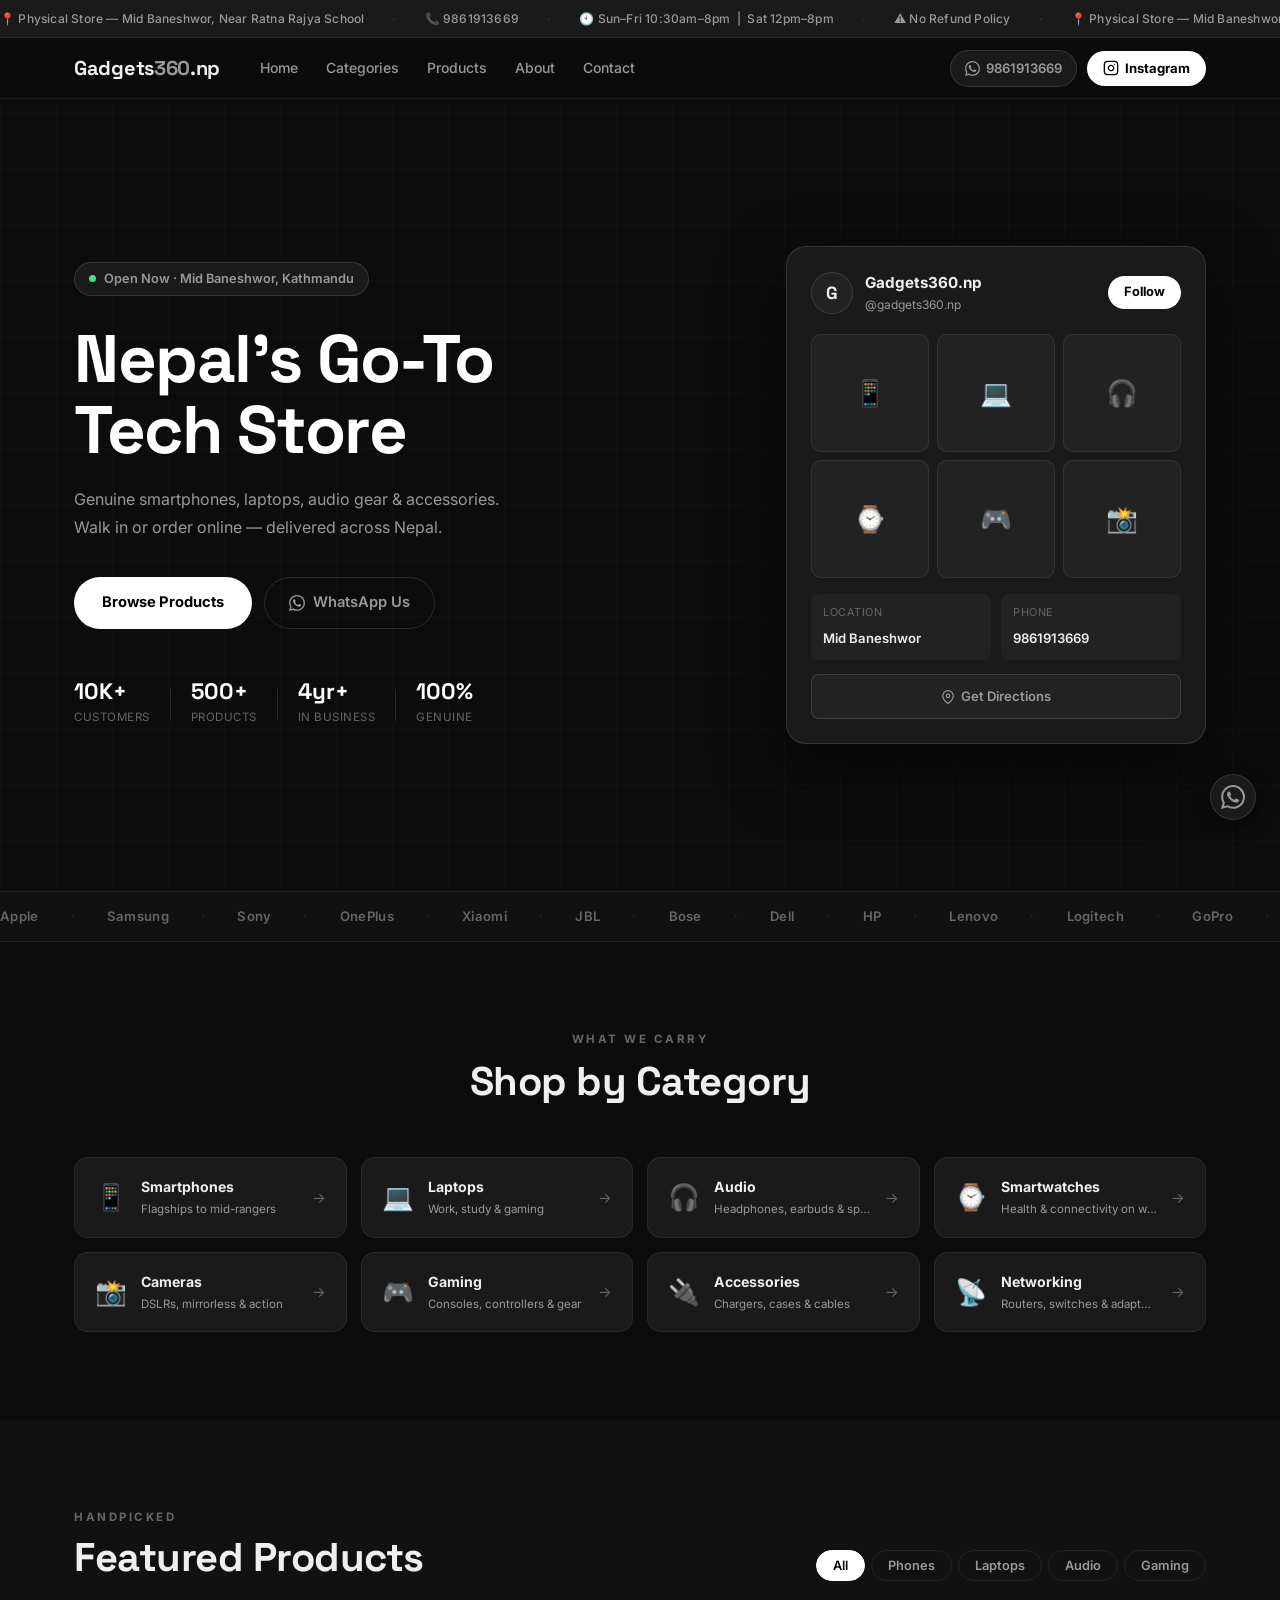
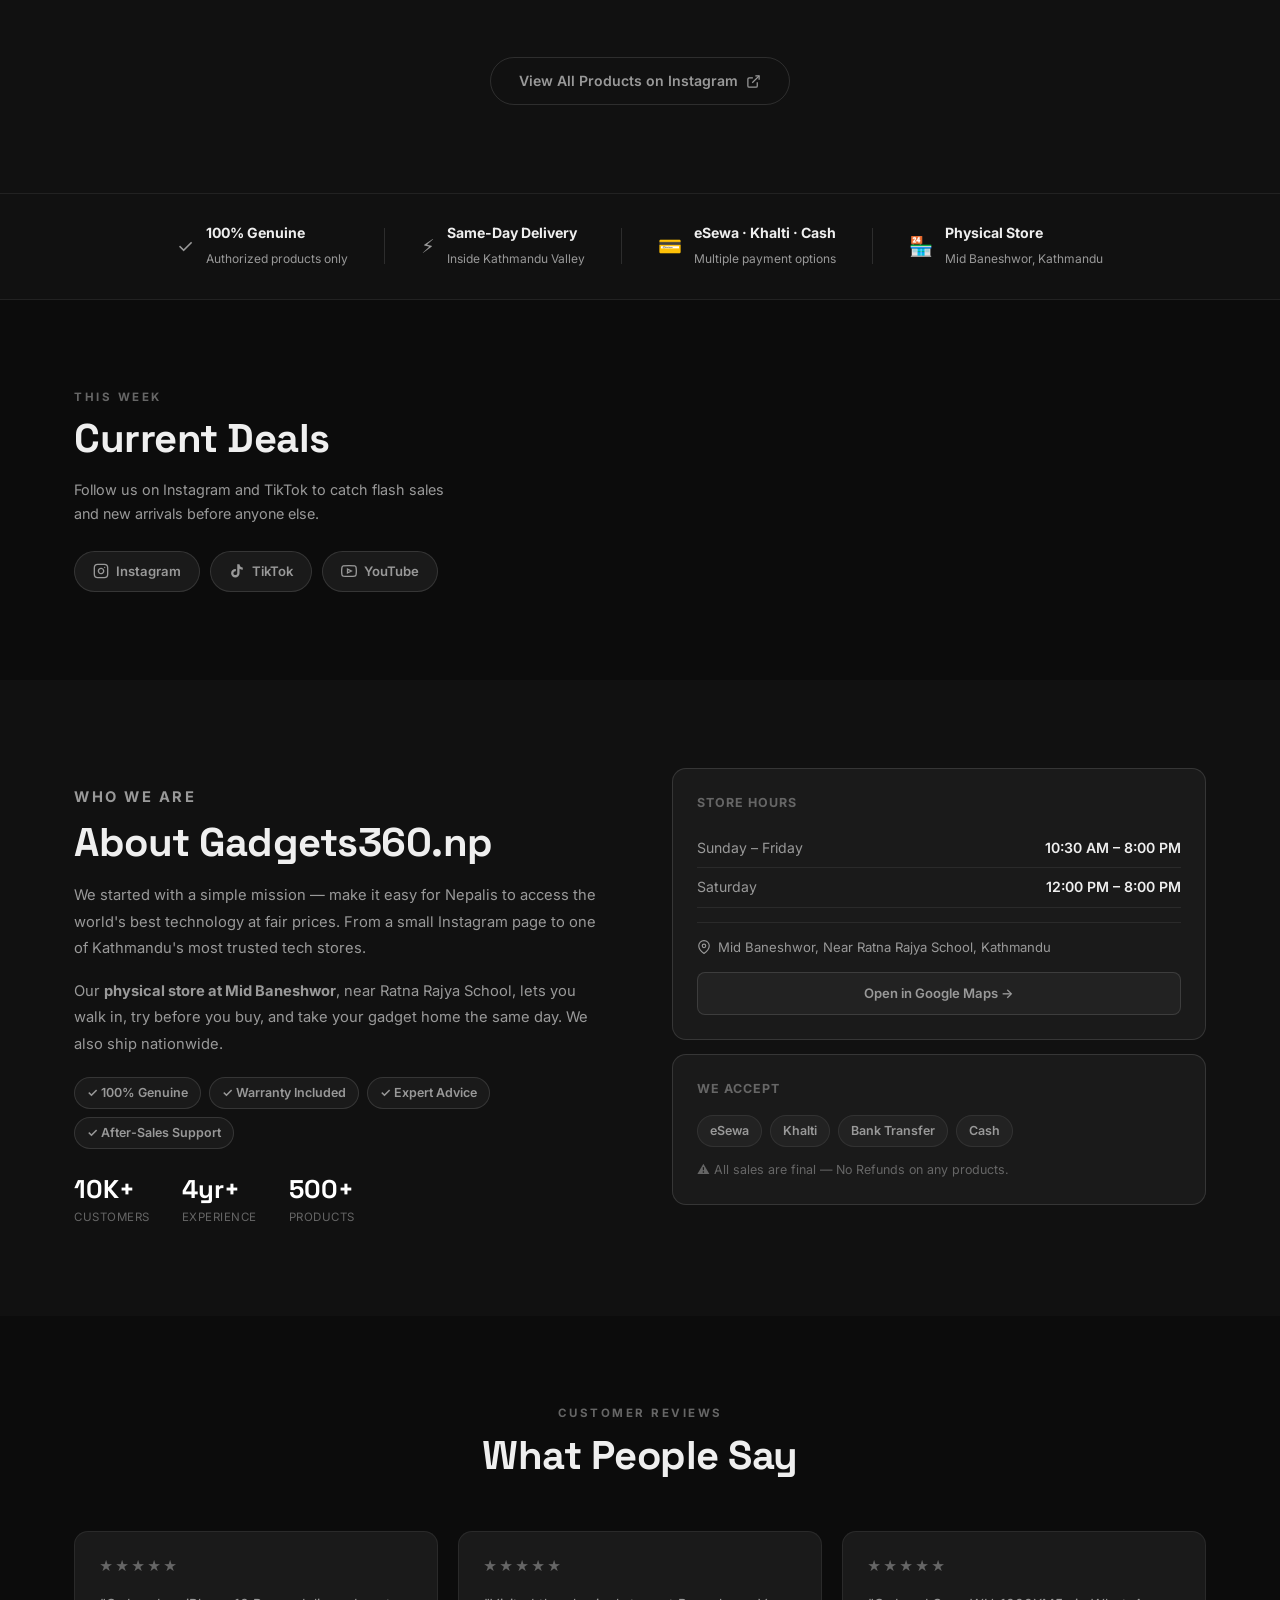
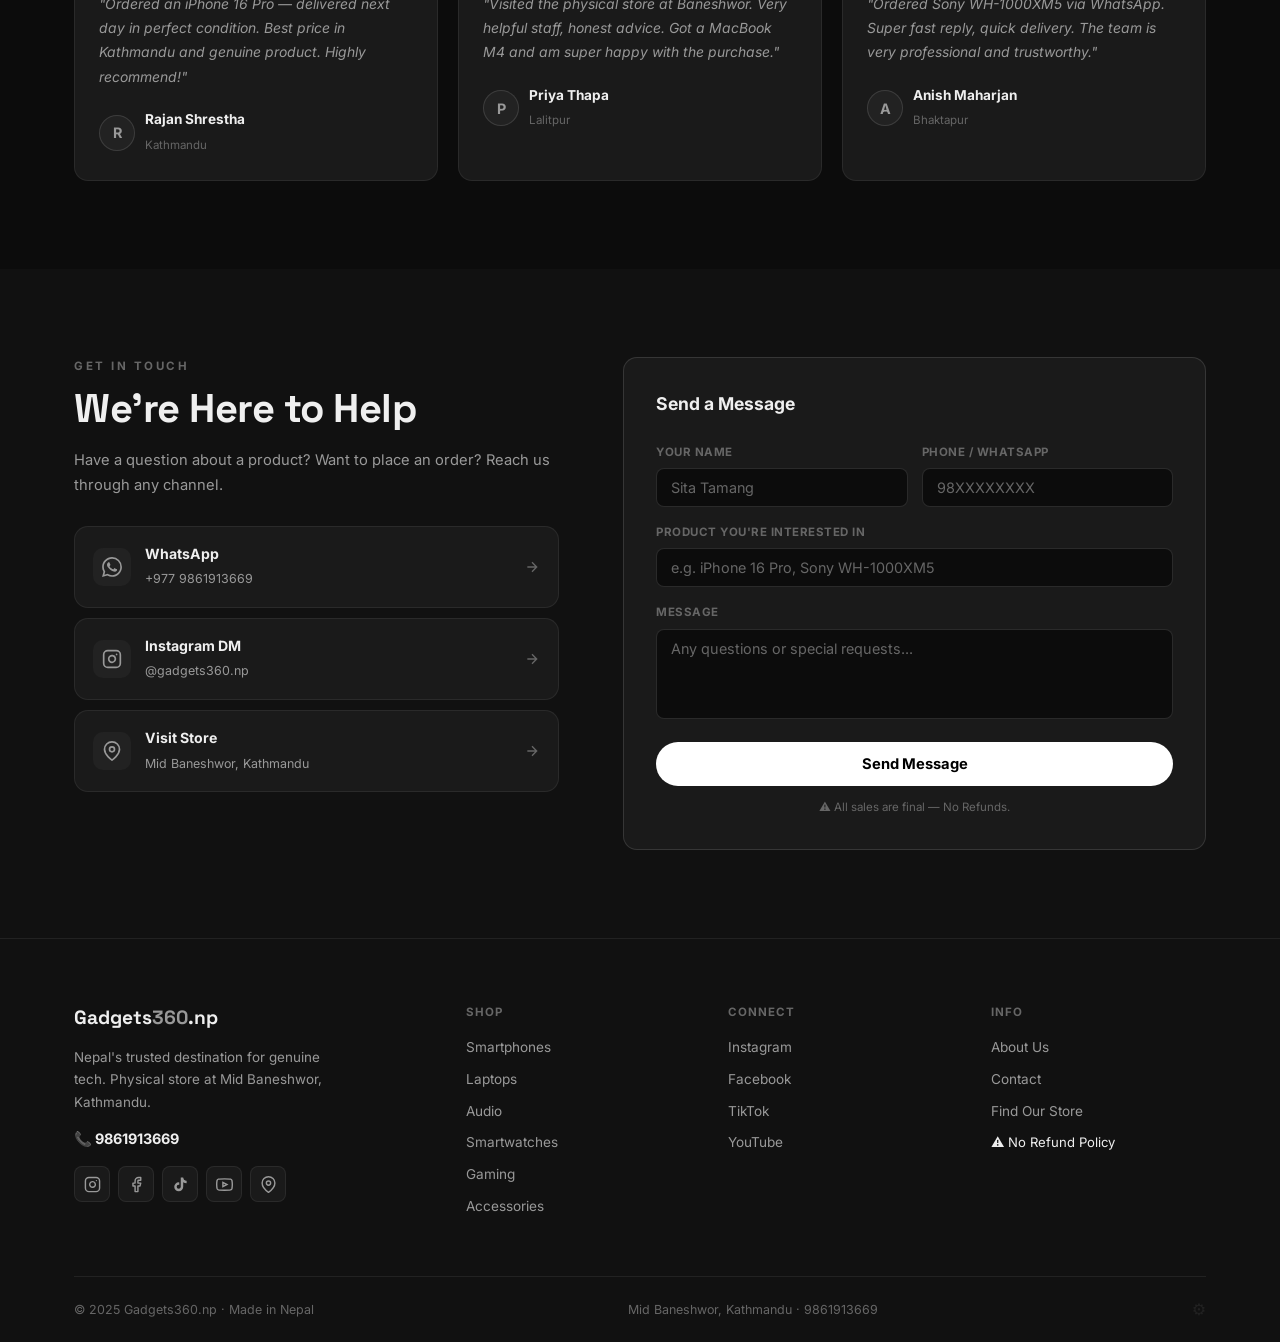
==== commit 3b1de503: "Overhaul site with editorial dark theme and improved UX - New monochrome dark design with announceme" ====
--- a/index.html
+++ b/index.html
@@ -3,35 +3,62 @@
 <head>
   <meta charset="UTF-8" />
   <meta name="viewport" content="width=device-width, initial-scale=1.0" />
-  <meta name="description" content="Gadgets360.np — Nepal's premier destination for the latest smartphones, laptops, audio gear, and tech accessories. Explore top brands at unbeatable prices." />
-  <title>Gadgets360.np — Nepal's Tech Destination</title>
+  <meta name="description" content="Gadgets360.np — Nepal's premier tech store. Genuine smartphones, laptops, audio, gaming gear & accessories. Physical store at Mid Baneshwor, Kathmandu. Call 9861913669." />
+  <meta property="og:title" content="Gadgets360.np — Nepal's Tech Store" />
+  <meta property="og:description" content="Genuine gadgets. Best prices. Physical store at Mid Baneshwor, Kathmandu." />
+  <title>Gadgets360.np — Nepal's Tech Store</title>
   <link rel="preconnect" href="https://fonts.googleapis.com" />
   <link rel="preconnect" href="https://fonts.gstatic.com" crossorigin />
-  <link href="https://fonts.googleapis.com/css2?family=Inter:wght@300;400;500;600;700;800;900&family=Space+Grotesk:wght@400;500;600;700&display=swap" rel="stylesheet" />
+  <link href="https://fonts.googleapis.com/css2?family=Inter:wght@400;500;600;700;800&family=Space+Grotesk:wght@500;600;700;800&display=swap" rel="stylesheet" />
   <link rel="stylesheet" href="css/style.css" />
 </head>
 <body>
+
+  <!-- ========== ANNOUNCEMENT BAR ========== -->
+  <div class="announce-bar">
+    <div class="announce-track">
+      <span>📍 Physical Store — Mid Baneshwor, Near Ratna Rajya School</span>
+      <span class="ann-sep">·</span>
+      <span>📞 9861913669</span>
+      <span class="ann-sep">·</span>
+      <span>🕙 Sun–Fri 10:30am–8pm &nbsp;|&nbsp; Sat 12pm–8pm</span>
+      <span class="ann-sep">·</span>
+      <span>⚠️ No Refund Policy</span>
+      <span class="ann-sep">·</span>
+      <span>📍 Physical Store — Mid Baneshwor, Near Ratna Rajya School</span>
+      <span class="ann-sep">·</span>
+      <span>📞 9861913669</span>
+      <span class="ann-sep">·</span>
+      <span>🕙 Sun–Fri 10:30am–8pm &nbsp;|&nbsp; Sat 12pm–8pm</span>
+      <span class="ann-sep">·</span>
+      <span>⚠️ No Refund Policy</span>
+      <span class="ann-sep">·</span>
+    </div>
+  </div>
 
   <!-- ========== NAVBAR ========== -->
   <header class="navbar" id="navbar">
     <div class="nav-container">
       <a href="#" class="nav-logo">
-        <span class="logo-g">G</span>adgets<span class="logo-360">360</span><span class="logo-np">.np</span>
+        Gadgets<span class="logo-accent">360</span>.np
       </a>
 
       <nav class="nav-links" id="navLinks">
         <a href="#home">Home</a>
         <a href="#categories">Categories</a>
         <a href="#featured">Products</a>
-        <a href="#deals">Deals</a>
         <a href="#about">About</a>
         <a href="#contact">Contact</a>
       </nav>
 
       <div class="nav-actions">
-        <a href="https://www.instagram.com/gadgets360.np/" target="_blank" rel="noopener" class="btn btn-insta">
-          <svg width="18" height="18" viewBox="0 0 24 24" fill="none" stroke="currentColor" stroke-width="2" stroke-linecap="round" stroke-linejoin="round"><rect x="2" y="2" width="20" height="20" rx="5" ry="5"/><path d="M16 11.37A4 4 0 1 1 12.63 8 4 4 0 0 1 16 11.37z"/><line x1="17.5" y1="6.5" x2="17.51" y2="6.5"/></svg>
-          Follow Us
+        <a href="https://wa.me/9779861913669?text=Hi%20Gadgets360.np%2C%20I%27d%20like%20to%20enquire." target="_blank" rel="noopener" class="btn-nav-phone">
+          <svg width="15" height="15" viewBox="0 0 24 24" fill="currentColor"><path d="M17.472 14.382c-.297-.149-1.758-.867-2.03-.967-.273-.099-.471-.148-.67.15-.197.297-.767.966-.94 1.164-.173.199-.347.223-.644.075-.297-.15-1.255-.463-2.39-1.475-.883-.788-1.48-1.761-1.653-2.059-.173-.297-.018-.458.13-.606.134-.133.298-.347.446-.52.149-.174.198-.298.298-.497.099-.198.05-.371-.025-.52-.075-.149-.669-1.612-.916-2.207-.242-.579-.487-.5-.669-.51-.173-.008-.371-.01-.57-.01-.198 0-.52.074-.792.372-.272.297-1.04 1.016-1.04 2.479 0 1.462 1.065 2.875 1.213 3.074.149.198 2.096 3.2 5.077 4.487.709.306 1.262.489 1.694.625.712.227 1.36.195 1.871.118.571-.085 1.758-.719 2.006-1.413.248-.694.248-1.289.173-1.413-.074-.124-.272-.198-.57-.347m-5.421 7.403h-.004a9.87 9.87 0 01-5.031-1.378l-.361-.214-3.741.982.998-3.648-.235-.374a9.86 9.86 0 01-1.51-5.26c.001-5.45 4.436-9.884 9.888-9.884 2.64 0 5.122 1.03 6.988 2.898a9.825 9.825 0 012.893 6.994c-.003 5.45-4.437 9.884-9.885 9.884m8.413-18.297A11.815 11.815 0 0012.05 0C5.495 0 .16 5.335.157 11.892c0 2.096.547 4.142 1.588 5.945L.057 24l6.305-1.654a11.882 11.882 0 005.683 1.448h.005c6.554 0 11.89-5.335 11.893-11.893a11.821 11.821 0 00-3.48-8.413z"/></svg>
+          9861913669
+        </a>
+        <a href="https://www.instagram.com/gadgets360.np/" target="_blank" rel="noopener" class="btn-nav-insta">
+          <svg width="16" height="16" viewBox="0 0 24 24" fill="none" stroke="currentColor" stroke-width="2" stroke-linecap="round" stroke-linejoin="round"><rect x="2" y="2" width="20" height="20" rx="5" ry="5"/><path d="M16 11.37A4 4 0 1 1 12.63 8 4 4 0 0 1 16 11.37z"/><line x1="17.5" y1="6.5" x2="17.51" y2="6.5"/></svg>
+          Instagram
         </a>
         <button class="hamburger" id="hamburger" aria-label="Toggle menu">
           <span></span><span></span><span></span>
@@ -43,433 +70,471 @@
   <!-- ========== HERO ========== -->
   <section class="hero" id="home">
     <div class="hero-bg-grid"></div>
-    <div class="hero-orb hero-orb-1"></div>
-    <div class="hero-orb hero-orb-2"></div>
 
     <div class="hero-content">
-      <div class="hero-badge">
-        <span class="badge-dot"></span>
-        Nepal's #1 Tech Store on Instagram
+      <div class="hero-eyebrow">
+        <span class="live-dot"></span>
+        Open Now · Mid Baneshwor, Kathmandu
       </div>
       <h1 class="hero-title">
-        Discover the <span class="gradient-text">Future</span><br />
-        of Technology
+        Nepal's Go-To<br />Tech Store
       </h1>
       <p class="hero-subtitle">
-        Smartphones, laptops, audio gear, and accessories — curated for Nepal.
-        Genuine products. Best prices. Fast delivery.
+        Genuine smartphones, laptops, audio gear & accessories.<br />
+        Walk in or order online — delivered across Nepal.
       </p>
       <div class="hero-actions">
-        <a href="#featured" class="btn btn-primary">Shop Now</a>
-        <a href="https://www.instagram.com/gadgets360.np/" target="_blank" rel="noopener" class="btn btn-ghost">
-          <svg width="18" height="18" viewBox="0 0 24 24" fill="none" stroke="currentColor" stroke-width="2" stroke-linecap="round" stroke-linejoin="round"><rect x="2" y="2" width="20" height="20" rx="5" ry="5"/><path d="M16 11.37A4 4 0 1 1 12.63 8 4 4 0 0 1 16 11.37z"/><line x1="17.5" y1="6.5" x2="17.51" y2="6.5"/></svg>
-          View on Instagram
+        <a href="#featured" class="btn-hero-primary">Browse Products</a>
+        <a href="https://wa.me/9779861913669?text=Hi%20Gadgets360.np%2C%20I%27d%20like%20to%20enquire%20about%20a%20product." target="_blank" rel="noopener" class="btn-hero-secondary">
+          <svg width="16" height="16" viewBox="0 0 24 24" fill="currentColor"><path d="M17.472 14.382c-.297-.149-1.758-.867-2.03-.967-.273-.099-.471-.148-.67.15-.197.297-.767.966-.94 1.164-.173.199-.347.223-.644.075-.297-.15-1.255-.463-2.39-1.475-.883-.788-1.48-1.761-1.653-2.059-.173-.297-.018-.458.13-.606.134-.133.298-.347.446-.52.149-.174.198-.298.298-.497.099-.198.05-.371-.025-.52-.075-.149-.669-1.612-.916-2.207-.242-.579-.487-.5-.669-.51-.173-.008-.371-.01-.57-.01-.198 0-.52.074-.792.372-.272.297-1.04 1.016-1.04 2.479 0 1.462 1.065 2.875 1.213 3.074.149.198 2.096 3.2 5.077 4.487.709.306 1.262.489 1.694.625.712.227 1.36.195 1.871.118.571-.085 1.758-.719 2.006-1.413.248-.694.248-1.289.173-1.413-.074-.124-.272-.198-.57-.347m-5.421 7.403h-.004a9.87 9.87 0 01-5.031-1.378l-.361-.214-3.741.982.998-3.648-.235-.374a9.86 9.86 0 01-1.51-5.26c.001-5.45 4.436-9.884 9.888-9.884 2.64 0 5.122 1.03 6.988 2.898a9.825 9.825 0 012.893 6.994c-.003 5.45-4.437 9.884-9.885 9.884m8.413-18.297A11.815 11.815 0 0012.05 0C5.495 0 .16 5.335.157 11.892c0 2.096.547 4.142 1.588 5.945L.057 24l6.305-1.654a11.882 11.882 0 005.683 1.448h.005c6.554 0 11.89-5.335 11.893-11.893a11.821 11.821 0 00-3.48-8.413z"/></svg>
+          WhatsApp Us
         </a>
       </div>
 
       <div class="hero-stats">
-        <div class="stat">
-          <span class="stat-value">10K+</span>
-          <span class="stat-label">Happy Customers</span>
-        </div>
-        <div class="stat-divider"></div>
-        <div class="stat">
-          <span class="stat-value">500+</span>
-          <span class="stat-label">Products</span>
-        </div>
-        <div class="stat-divider"></div>
-        <div class="stat">
-          <span class="stat-value">5★</span>
-          <span class="stat-label">Rated Service</span>
+        <div class="h-stat">
+          <span class="h-stat-num">10K+</span>
+          <span class="h-stat-label">Customers</span>
+        </div>
+        <div class="h-stat-sep"></div>
+        <div class="h-stat">
+          <span class="h-stat-num">500+</span>
+          <span class="h-stat-label">Products</span>
+        </div>
+        <div class="h-stat-sep"></div>
+        <div class="h-stat">
+          <span class="h-stat-num">4yr+</span>
+          <span class="h-stat-label">In Business</span>
+        </div>
+        <div class="h-stat-sep"></div>
+        <div class="h-stat">
+          <span class="h-stat-num">100%</span>
+          <span class="h-stat-label">Genuine</span>
         </div>
       </div>
     </div>
 
     <div class="hero-visual">
-      <div class="device-mockup">
-        <div class="device-screen">
-          <div class="screen-content">
-            <div class="screen-header">
-              <div class="screen-dot red"></div>
-              <div class="screen-dot yellow"></div>
-              <div class="screen-dot green"></div>
-            </div>
-            <div class="screen-product">
-              <div class="product-icon">📱</div>
-              <div class="product-info">
-                <div class="product-name-bar"></div>
-                <div class="product-sub-bar"></div>
-                <div class="product-price-tag">NPR 85,000</div>
-              </div>
-            </div>
-            <div class="screen-product">
-              <div class="product-icon">🎧</div>
-              <div class="product-info">
-                <div class="product-name-bar"></div>
-                <div class="product-sub-bar short"></div>
-                <div class="product-price-tag">NPR 12,500</div>
-              </div>
-            </div>
-            <div class="screen-product">
-              <div class="product-icon">💻</div>
-              <div class="product-info">
-                <div class="product-name-bar"></div>
-                <div class="product-sub-bar"></div>
-                <div class="product-price-tag">NPR 1,45,000</div>
-              </div>
-            </div>
-            <div class="screen-btn">Order via Instagram</div>
-          </div>
-        </div>
-        <div class="device-glow"></div>
+      <div class="store-card">
+        <div class="store-card-top">
+          <div class="store-avatar">G</div>
+          <div>
+            <div class="store-name">Gadgets360.np</div>
+            <div class="store-handle">@gadgets360.np</div>
+          </div>
+          <a href="https://www.instagram.com/gadgets360.np/" target="_blank" rel="noopener" class="store-follow-btn">Follow</a>
+        </div>
+        <div class="store-grid">
+          <div class="store-grid-item">📱</div>
+          <div class="store-grid-item">💻</div>
+          <div class="store-grid-item">🎧</div>
+          <div class="store-grid-item">⌚</div>
+          <div class="store-grid-item">🎮</div>
+          <div class="store-grid-item">📸</div>
+        </div>
+        <div class="store-info-row">
+          <div class="store-info-item">
+            <span class="store-info-label">Location</span>
+            <span class="store-info-val">Mid Baneshwor</span>
+          </div>
+          <div class="store-info-item">
+            <span class="store-info-label">Phone</span>
+            <span class="store-info-val">9861913669</span>
+          </div>
+        </div>
+        <a href="https://maps.app.goo.gl/Wqn9HfNVhs7SYA4a8" target="_blank" rel="noopener" class="store-map-btn">
+          <svg width="14" height="14" viewBox="0 0 24 24" fill="none" stroke="currentColor" stroke-width="2"><path d="M21 10c0 7-9 13-9 13s-9-6-9-13a9 9 0 0118 0z"/><circle cx="12" cy="10" r="3"/></svg>
+          Get Directions
+        </a>
       </div>
     </div>
   </section>
 
-  <!-- ========== MARQUEE STRIP ========== -->
-  <div class="marquee-strip">
-    <div class="marquee-track">
-      <span>Apple</span><span class="sep">·</span>
-      <span>Samsung</span><span class="sep">·</span>
-      <span>Sony</span><span class="sep">·</span>
-      <span>OnePlus</span><span class="sep">·</span>
-      <span>Xiaomi</span><span class="sep">·</span>
-      <span>JBL</span><span class="sep">·</span>
-      <span>Bose</span><span class="sep">·</span>
-      <span>Dell</span><span class="sep">·</span>
-      <span>HP</span><span class="sep">·</span>
-      <span>Lenovo</span><span class="sep">·</span>
-      <span>Logitech</span><span class="sep">·</span>
-      <span>GoPro</span><span class="sep">·</span>
-      <!-- duplicate for infinite scroll -->
-      <span>Apple</span><span class="sep">·</span>
-      <span>Samsung</span><span class="sep">·</span>
-      <span>Sony</span><span class="sep">·</span>
-      <span>OnePlus</span><span class="sep">·</span>
-      <span>Xiaomi</span><span class="sep">·</span>
-      <span>JBL</span><span class="sep">·</span>
-      <span>Bose</span><span class="sep">·</span>
-      <span>Dell</span><span class="sep">·</span>
-      <span>HP</span><span class="sep">·</span>
-      <span>Lenovo</span><span class="sep">·</span>
-      <span>Logitech</span><span class="sep">·</span>
-      <span>GoPro</span><span class="sep">·</span>
+  <!-- ========== BRAND STRIP ========== -->
+  <div class="brand-strip">
+    <div class="brand-track">
+      <span>Apple</span><span class="bs">·</span>
+      <span>Samsung</span><span class="bs">·</span>
+      <span>Sony</span><span class="bs">·</span>
+      <span>OnePlus</span><span class="bs">·</span>
+      <span>Xiaomi</span><span class="bs">·</span>
+      <span>JBL</span><span class="bs">·</span>
+      <span>Bose</span><span class="bs">·</span>
+      <span>Dell</span><span class="bs">·</span>
+      <span>HP</span><span class="bs">·</span>
+      <span>Lenovo</span><span class="bs">·</span>
+      <span>Logitech</span><span class="bs">·</span>
+      <span>GoPro</span><span class="bs">·</span>
+      <span>Huawei</span><span class="bs">·</span>
+      <span>Realme</span><span class="bs">·</span>
+      <span>Apple</span><span class="bs">·</span>
+      <span>Samsung</span><span class="bs">·</span>
+      <span>Sony</span><span class="bs">·</span>
+      <span>OnePlus</span><span class="bs">·</span>
+      <span>Xiaomi</span><span class="bs">·</span>
+      <span>JBL</span><span class="bs">·</span>
+      <span>Bose</span><span class="bs">·</span>
+      <span>Dell</span><span class="bs">·</span>
+      <span>HP</span><span class="bs">·</span>
+      <span>Lenovo</span><span class="bs">·</span>
+      <span>Logitech</span><span class="bs">·</span>
+      <span>GoPro</span><span class="bs">·</span>
+      <span>Huawei</span><span class="bs">·</span>
+      <span>Realme</span><span class="bs">·</span>
     </div>
   </div>
 
   <!-- ========== CATEGORIES ========== -->
-  <section class="section categories" id="categories">
+  <section class="section" id="categories">
     <div class="container">
       <div class="section-header">
-        <p class="section-eyebrow">Browse by Type</p>
-        <h2 class="section-title">Shop by <span class="gradient-text">Category</span></h2>
-      </div>
-
+        <p class="section-eyebrow">What We Carry</p>
+        <h2 class="section-title">Shop by Category</h2>
+      </div>
       <div class="categories-grid">
-        <div class="category-card" style="--accent: #6C63FF;">
-          <div class="category-emoji">📱</div>
-          <h3>Smartphones</h3>
-          <p>Latest flagships & mid-rangers</p>
-          <span class="category-tag">120+ Models</span>
-        </div>
-        <div class="category-card" style="--accent: #FF6B6B;">
-          <div class="category-emoji">💻</div>
-          <h3>Laptops</h3>
-          <p>Work, game & create anywhere</p>
-          <span class="category-tag">80+ Models</span>
-        </div>
-        <div class="category-card" style="--accent: #FFD93D;">
-          <div class="category-emoji">🎧</div>
-          <h3>Audio</h3>
-          <p>Headphones, earbuds & speakers</p>
-          <span class="category-tag">200+ Items</span>
-        </div>
-        <div class="category-card" style="--accent: #4ECDC4;">
-          <div class="category-emoji">⌚</div>
-          <h3>Smartwatches</h3>
-          <p>Stay connected on your wrist</p>
-          <span class="category-tag">50+ Models</span>
-        </div>
-        <div class="category-card" style="--accent: #FF8C42;">
-          <div class="category-emoji">📸</div>
-          <h3>Cameras</h3>
-          <p>DSLRs, mirrorless & action cams</p>
-          <span class="category-tag">60+ Models</span>
-        </div>
-        <div class="category-card" style="--accent: #A8E6CF;">
-          <div class="category-emoji">🎮</div>
-          <h3>Gaming</h3>
-          <p>Controllers, headsets & gear</p>
-          <span class="category-tag">90+ Items</span>
-        </div>
-        <div class="category-card" style="--accent: #FF6B9D;">
-          <div class="category-emoji">🔌</div>
-          <h3>Accessories</h3>
-          <p>Chargers, cases & cables</p>
-          <span class="category-tag">300+ Items</span>
-        </div>
-        <div class="category-card" style="--accent: #C77DFF;">
-          <div class="category-emoji">📡</div>
-          <h3>Networking</h3>
-          <p>Routers, switches & adapters</p>
-          <span class="category-tag">40+ Items</span>
-        </div>
+        <a href="#featured" class="category-card" data-filter="smartphones">
+          <div class="cat-icon">📱</div>
+          <div class="cat-body">
+            <h3>Smartphones</h3>
+            <p>Flagships to mid-rangers</p>
+          </div>
+          <span class="cat-arrow">→</span>
+        </a>
+        <a href="#featured" class="category-card" data-filter="laptops">
+          <div class="cat-icon">💻</div>
+          <div class="cat-body">
+            <h3>Laptops</h3>
+            <p>Work, study & gaming</p>
+          </div>
+          <span class="cat-arrow">→</span>
+        </a>
+        <a href="#featured" class="category-card" data-filter="audio">
+          <div class="cat-icon">🎧</div>
+          <div class="cat-body">
+            <h3>Audio</h3>
+            <p>Headphones, earbuds & speakers</p>
+          </div>
+          <span class="cat-arrow">→</span>
+        </a>
+        <a href="#featured" class="category-card" data-filter="smartwatches">
+          <div class="cat-icon">⌚</div>
+          <div class="cat-body">
+            <h3>Smartwatches</h3>
+            <p>Health & connectivity on wrist</p>
+          </div>
+          <span class="cat-arrow">→</span>
+        </a>
+        <a href="#featured" class="category-card" data-filter="cameras">
+          <div class="cat-icon">📸</div>
+          <div class="cat-body">
+            <h3>Cameras</h3>
+            <p>DSLRs, mirrorless & action</p>
+          </div>
+          <span class="cat-arrow">→</span>
+        </a>
+        <a href="#featured" class="category-card" data-filter="gaming">
+          <div class="cat-icon">🎮</div>
+          <div class="cat-body">
+            <h3>Gaming</h3>
+            <p>Consoles, controllers & gear</p>
+          </div>
+          <span class="cat-arrow">→</span>
+        </a>
+        <a href="#featured" class="category-card" data-filter="accessories">
+          <div class="cat-icon">🔌</div>
+          <div class="cat-body">
+            <h3>Accessories</h3>
+            <p>Chargers, cases & cables</p>
+          </div>
+          <span class="cat-arrow">→</span>
+        </a>
+        <a href="#featured" class="category-card" data-filter="networking">
+          <div class="cat-icon">📡</div>
+          <div class="cat-body">
+            <h3>Networking</h3>
+            <p>Routers, switches & adapters</p>
+          </div>
+          <span class="cat-arrow">→</span>
+        </a>
       </div>
     </div>
   </section>
 
-  <!-- ========== FEATURED PRODUCTS ========== -->
-  <section class="section featured" id="featured">
+  <!-- ========== PRODUCTS ========== -->
+  <section class="section section-alt" id="featured">
+    <div class="container">
+      <div class="products-header">
+        <div>
+          <p class="section-eyebrow">Handpicked</p>
+          <h2 class="section-title">Featured Products</h2>
+        </div>
+        <div class="product-filters" id="productFilters">
+          <button class="filter-btn active" data-cat="all">All</button>
+          <button class="filter-btn" data-cat="smartphones">Phones</button>
+          <button class="filter-btn" data-cat="laptops">Laptops</button>
+          <button class="filter-btn" data-cat="audio">Audio</button>
+          <button class="filter-btn" data-cat="gaming">Gaming</button>
+        </div>
+      </div>
+
+      <div class="products-grid" id="productsGrid">
+        <!-- Rendered by JS -->
+      </div>
+
+      <div class="view-all-wrap">
+        <a href="https://www.instagram.com/gadgets360.np/" target="_blank" rel="noopener" class="btn-outline-lg">
+          View All Products on Instagram
+          <svg width="15" height="15" viewBox="0 0 24 24" fill="none" stroke="currentColor" stroke-width="2"><path d="M18 13v6a2 2 0 01-2 2H5a2 2 0 01-2-2V8a2 2 0 012-2h6"/><polyline points="15 3 21 3 21 9"/><line x1="10" y1="14" x2="21" y2="3"/></svg>
+        </a>
+      </div>
+    </div>
+  </section>
+
+  <!-- ========== TRUST BAR ========== -->
+  <div class="trust-bar">
+    <div class="container">
+      <div class="trust-grid">
+        <div class="trust-item">
+          <div class="trust-icon">✓</div>
+          <div>
+            <strong>100% Genuine</strong>
+            <span>Authorized products only</span>
+          </div>
+        </div>
+        <div class="trust-divider"></div>
+        <div class="trust-item">
+          <div class="trust-icon">⚡</div>
+          <div>
+            <strong>Same-Day Delivery</strong>
+            <span>Inside Kathmandu Valley</span>
+          </div>
+        </div>
+        <div class="trust-divider"></div>
+        <div class="trust-item">
+          <div class="trust-icon">💳</div>
+          <div>
+            <strong>eSewa · Khalti · Cash</strong>
+            <span>Multiple payment options</span>
+          </div>
+        </div>
+        <div class="trust-divider"></div>
+        <div class="trust-item">
+          <div class="trust-icon">🏪</div>
+          <div>
+            <strong>Physical Store</strong>
+            <span>Mid Baneshwor, Kathmandu</span>
+          </div>
+        </div>
+      </div>
+    </div>
+  </div>
+
+  <!-- ========== DEALS ========== -->
+  <section class="section" id="deals">
+    <div class="container">
+      <div class="deals-layout">
+        <div class="deals-left">
+          <p class="section-eyebrow">This Week</p>
+          <h2 class="section-title">Current Deals</h2>
+          <p class="deals-sub">Follow us on Instagram and TikTok to catch flash sales and new arrivals before anyone else.</p>
+          <div class="deals-socials">
+            <a href="https://www.instagram.com/gadgets360.np/" target="_blank" rel="noopener" class="deal-social-btn">
+              <svg width="16" height="16" viewBox="0 0 24 24" fill="none" stroke="currentColor" stroke-width="2" stroke-linecap="round" stroke-linejoin="round"><rect x="2" y="2" width="20" height="20" rx="5" ry="5"/><path d="M16 11.37A4 4 0 1 1 12.63 8 4 4 0 0 1 16 11.37z"/><line x1="17.5" y1="6.5" x2="17.51" y2="6.5"/></svg>
+              Instagram
+            </a>
+            <a href="https://www.tiktok.com/@gadgets360np" target="_blank" rel="noopener" class="deal-social-btn">
+              <svg width="16" height="16" viewBox="0 0 24 24" fill="currentColor"><path d="M19.59 6.69a4.83 4.83 0 01-3.77-4.25V2h-3.45v13.67a2.89 2.89 0 01-2.88 2.5 2.89 2.89 0 01-2.89-2.89 2.89 2.89 0 012.89-2.89c.28 0 .54.04.79.1V9.01a6.33 6.33 0 00-.79-.05 6.34 6.34 0 00-6.34 6.34 6.34 6.34 0 006.34 6.34 6.34 6.34 0 006.33-6.34V8.69a8.28 8.28 0 004.84 1.54V6.79a4.85 4.85 0 01-1.07-.1z"/></svg>
+              TikTok
+            </a>
+            <a href="https://youtube.com/@Gadgets360np" target="_blank" rel="noopener" class="deal-social-btn">
+              <svg width="16" height="16" viewBox="0 0 24 24" fill="none" stroke="currentColor" stroke-width="2"><path d="M22.54 6.42a2.78 2.78 0 00-1.95-1.96C18.88 4 12 4 12 4s-6.88 0-8.59.46a2.78 2.78 0 00-1.95 1.96A29 29 0 001 12a29 29 0 00.46 5.58A2.78 2.78 0 003.41 19.6C5.12 20 12 20 12 20s6.88 0 8.59-.46a2.78 2.78 0 001.95-1.95A29 29 0 0023 12a29 29 0 00-.46-5.58z"/><polygon points="9.75 15.02 15.5 12 9.75 8.98 9.75 15.02"/></svg>
+              YouTube
+            </a>
+          </div>
+        </div>
+        <div class="deals-cards" id="dealsCards">
+          <!-- Rendered by JS -->
+        </div>
+      </div>
+    </div>
+  </section>
+
+  <!-- ========== ABOUT ========== -->
+  <section class="section section-alt" id="about">
+    <div class="container">
+      <div class="about-layout">
+        <div class="about-left">
+          <p class="section-eyebrow">Who We Are</p>
+          <h2 class="section-title">About Gadgets360.np</h2>
+          <p>We started with a simple mission — make it easy for Nepalis to access the world's best technology at fair prices. From a small Instagram page to one of Kathmandu's most trusted tech stores.</p>
+          <p>Our <strong>physical store at Mid Baneshwor</strong>, near Ratna Rajya School, lets you walk in, try before you buy, and take your gadget home the same day. We also ship nationwide.</p>
+          <div class="about-pills">
+            <span>✓ 100% Genuine</span>
+            <span>✓ Warranty Included</span>
+            <span>✓ Expert Advice</span>
+            <span>✓ After-Sales Support</span>
+          </div>
+          <div class="about-nums">
+            <div class="about-num">
+              <strong>10K+</strong>
+              <span>Customers</span>
+            </div>
+            <div class="about-num">
+              <strong>4yr+</strong>
+              <span>Experience</span>
+            </div>
+            <div class="about-num">
+              <strong>500+</strong>
+              <span>Products</span>
+            </div>
+          </div>
+        </div>
+        <div class="about-right">
+          <div class="hours-card">
+            <h3>Store Hours</h3>
+            <div class="hours-row">
+              <span>Sunday – Friday</span>
+              <span>10:30 AM – 8:00 PM</span>
+            </div>
+            <div class="hours-row">
+              <span>Saturday</span>
+              <span>12:00 PM – 8:00 PM</span>
+            </div>
+            <div class="hours-divider"></div>
+            <div class="hours-address">
+              <svg width="14" height="14" viewBox="0 0 24 24" fill="none" stroke="currentColor" stroke-width="2"><path d="M21 10c0 7-9 13-9 13s-9-6-9-13a9 9 0 0118 0z"/><circle cx="12" cy="10" r="3"/></svg>
+              Mid Baneshwor, Near Ratna Rajya School, Kathmandu
+            </div>
+            <a href="https://maps.app.goo.gl/Wqn9HfNVhs7SYA4a8" target="_blank" rel="noopener" class="hours-map-btn">
+              Open in Google Maps →
+            </a>
+          </div>
+          <div class="payment-card">
+            <h3>We Accept</h3>
+            <div class="payment-methods">
+              <span>eSewa</span>
+              <span>Khalti</span>
+              <span>Bank Transfer</span>
+              <span>Cash</span>
+            </div>
+            <p class="no-refund-note">⚠️ All sales are final — No Refunds on any products.</p>
+          </div>
+        </div>
+      </div>
+    </div>
+  </section>
+
+  <!-- ========== TESTIMONIALS ========== -->
+  <section class="section" id="reviews">
     <div class="container">
       <div class="section-header">
-        <p class="section-eyebrow">Handpicked for You</p>
-        <h2 class="section-title">Featured <span class="gradient-text">Products</span></h2>
-      </div>
-
-      <div class="products-grid" id="productsGrid">
-        <!-- Rendered dynamically from admin data -->
-      </div>
-
-      <div class="view-all-wrap">
-        <a href="https://www.instagram.com/gadgets360.np/" target="_blank" rel="noopener" class="btn btn-outline">
-          View All Products on Instagram
-          <svg width="16" height="16" viewBox="0 0 24 24" fill="none" stroke="currentColor" stroke-width="2.5"><path d="M5 12h14M12 5l7 7-7 7"/></svg>
-        </a>
+        <p class="section-eyebrow">Customer Reviews</p>
+        <h2 class="section-title">What People Say</h2>
+      </div>
+      <div class="reviews-grid">
+        <div class="review-card">
+          <div class="review-stars">★★★★★</div>
+          <p>"Ordered an iPhone 16 Pro — delivered next day in perfect condition. Best price in Kathmandu and genuine product. Highly recommend!"</p>
+          <div class="review-author">
+            <div class="review-avatar">R</div>
+            <div>
+              <strong>Rajan Shrestha</strong>
+              <span>Kathmandu</span>
+            </div>
+          </div>
+        </div>
+        <div class="review-card">
+          <div class="review-stars">★★★★★</div>
+          <p>"Visited the physical store at Baneshwor. Very helpful staff, honest advice. Got a MacBook M4 and am super happy with the purchase."</p>
+          <div class="review-author">
+            <div class="review-avatar">P</div>
+            <div>
+              <strong>Priya Thapa</strong>
+              <span>Lalitpur</span>
+            </div>
+          </div>
+        </div>
+        <div class="review-card">
+          <div class="review-stars">★★★★★</div>
+          <p>"Ordered Sony WH-1000XM5 via WhatsApp. Super fast reply, quick delivery. The team is very professional and trustworthy."</p>
+          <div class="review-author">
+            <div class="review-avatar">A</div>
+            <div>
+              <strong>Anish Maharjan</strong>
+              <span>Bhaktapur</span>
+            </div>
+          </div>
+        </div>
       </div>
     </div>
   </section>
 
-  <!-- ========== DEALS BANNER ========== -->
-  <section class="deals-banner" id="deals">
-    <div class="deals-orb"></div>
-    <div class="container">
-      <div class="deals-inner">
-        <div class="deals-text">
-          <p class="deals-eyebrow">Limited Time Offer</p>
-          <h2 class="deals-title">Get the Best Deals<br /><span class="gradient-text">Every Week</span></h2>
-          <p class="deals-desc">Follow our Instagram to catch flash sales, new arrivals, and exclusive discounts before anyone else.</p>
-          <a href="https://www.instagram.com/gadgets360.np/" target="_blank" rel="noopener" class="btn btn-primary">
-            <svg width="18" height="18" viewBox="0 0 24 24" fill="none" stroke="currentColor" stroke-width="2" stroke-linecap="round" stroke-linejoin="round"><rect x="2" y="2" width="20" height="20" rx="5" ry="5"/><path d="M16 11.37A4 4 0 1 1 12.63 8 4 4 0 0 1 16 11.37z"/><line x1="17.5" y1="6.5" x2="17.51" y2="6.5"/></svg>
-            Follow @gadgets360.np
-          </a>
-        </div>
-        <div class="deals-cards" id="dealsCards">
-          <!-- Rendered from admin data -->
-        </div>
-      </div>
-    </div>
-  </section>
-
-  <!-- ========== WHY US ========== -->
-  <section class="section why-us">
-    <div class="container">
-      <div class="section-header">
-        <p class="section-eyebrow">Why Choose Us</p>
-        <h2 class="section-title">The <span class="gradient-text">Gadgets360</span> Difference</h2>
-      </div>
-
-      <div class="why-grid">
-        <div class="why-card">
-          <div class="why-icon">✅</div>
-          <h3>100% Genuine</h3>
-          <p>Every product is sourced directly from authorized distributors. No fakes, no compromise.</p>
-        </div>
-        <div class="why-card">
-          <div class="why-icon">💬</div>
-          <h3>Expert Advice</h3>
-          <p>Not sure what to buy? Our team guides you to the perfect gadget for your needs and budget.</p>
-        </div>
-        <div class="why-card">
-          <div class="why-icon">🚀</div>
-          <h3>Fast Delivery</h3>
-          <p>Same-day delivery in Kathmandu Valley. Nationwide shipping within 3–5 business days.</p>
-        </div>
-        <div class="why-card">
-          <div class="why-icon">🔧</div>
-          <h3>After-Sales Support</h3>
-          <p>We're with you after the purchase too — warranty help, setup assistance, and more.</p>
-        </div>
-        <div class="why-card">
-          <div class="why-icon">💳</div>
-          <h3>Easy Payment</h3>
-          <p>Pay via eSewa, Khalti, bank transfer, or cash on delivery. EMI options also available.</p>
-        </div>
-        <div class="why-card">
-          <div class="why-icon">🏪</div>
-          <h3>Physical Store</h3>
-          <p>Visit us in person at Mid Baneshwor, near Ratna Rajya School, Kathmandu. Open 6 days a week.</p>
-        </div>
-      </div>
-    </div>
-  </section>
-
-  <!-- ========== TESTIMONIALS ========== -->
-  <section class="section testimonials">
-    <div class="container">
-      <div class="section-header">
-        <p class="section-eyebrow">What Customers Say</p>
-        <h2 class="section-title">Loved by <span class="gradient-text">Nepal</span></h2>
-      </div>
-
-      <div class="testimonials-grid">
-        <div class="testimonial-card">
-          <div class="stars">★★★★★</div>
-          <p class="testimonial-text">"Ordered an iPhone 16 Pro — delivered the very next day in perfect condition. Packaging was great and price was the best I found in Kathmandu."</p>
-          <div class="testimonial-author">
-            <div class="author-avatar">R</div>
-            <div>
-              <p class="author-name">Rajan Shrestha</p>
-              <p class="author-loc">Kathmandu</p>
-            </div>
-          </div>
-        </div>
-        <div class="testimonial-card">
-          <div class="stars">★★★★★</div>
-          <p class="testimonial-text">"Best place to buy tech gear in Nepal! They helped me choose between two laptops and gave honest advice. The MacBook M4 is perfect for my needs."</p>
-          <div class="testimonial-author">
-            <div class="author-avatar">P</div>
-            <div>
-              <p class="author-name">Priya Thapa</p>
-              <p class="author-loc">Lalitpur</p>
-            </div>
-          </div>
-        </div>
-        <div class="testimonial-card">
-          <div class="stars">★★★★★</div>
-          <p class="testimonial-text">"Got Sony WH-1000XM5 at a great price. The team was super responsive on Instagram DMs — order process was smooth. Will definitely buy again!"</p>
-          <div class="testimonial-author">
-            <div class="author-avatar">A</div>
-            <div>
-              <p class="author-name">Anish Maharjan</p>
-              <p class="author-loc">Bhaktapur</p>
-            </div>
-          </div>
-        </div>
-      </div>
-    </div>
-  </section>
-
-  <!-- ========== ABOUT ========== -->
-  <section class="section about" id="about">
-    <div class="container">
-      <div class="about-inner">
-        <div class="about-visual">
-          <div class="about-card-stack">
-            <div class="about-card card-back">
-              <div class="about-card-content">
-                <div class="big-emoji">📱</div>
-              </div>
-            </div>
-            <div class="about-card card-mid">
-              <div class="about-card-content">
-                <div class="big-emoji">💻</div>
-              </div>
-            </div>
-            <div class="about-card card-front">
-              <div class="about-card-content">
-                <div class="big-emoji">🎧</div>
-                <p class="about-card-label">Nepal's Go-To Tech Store</p>
-              </div>
-            </div>
-          </div>
-        </div>
-        <div class="about-text">
-          <p class="section-eyebrow">Our Story</p>
-          <h2 class="section-title">About <span class="gradient-text">Gadgets360.np</span></h2>
-          <p>We started Gadgets360.np with a simple mission — make it easy for Nepalis to access the world's best technology at fair prices, without the hassle of import headaches or unreliable sellers.</p>
-          <p>From a small Instagram page to one of Nepal's most trusted tech retailers, we've grown by putting our customers first every single time. Today, we serve thousands of happy customers across the country.</p>
-          <p>We have a <strong>physical store</strong> at <a href="https://maps.app.goo.gl/Wqn9HfNVhs7SYA4a8" target="_blank" rel="noopener" style="color:var(--primary)">Mid Baneshwor, near Ratna Rajya School</a>, Kathmandu — open Sun–Fri 10:30am–8pm and Saturday 12pm–8pm. Walk in, try before you buy.</p>
-          <div class="about-stats">
-            <div class="a-stat">
-              <span class="a-stat-num">4+</span>
-              <span class="a-stat-label">Years in Business</span>
-            </div>
-            <div class="a-stat">
-              <span class="a-stat-num">10K+</span>
-              <span class="a-stat-label">Orders Delivered</span>
-            </div>
-            <div class="a-stat">
-              <span class="a-stat-num">98%</span>
-              <span class="a-stat-label">Satisfaction Rate</span>
-            </div>
-          </div>
-        </div>
-      </div>
-    </div>
-  </section>
-
   <!-- ========== CONTACT ========== -->
-  <section class="section contact" id="contact">
-    <div class="container">
-      <div class="section-header">
-        <p class="section-eyebrow">Get in Touch</p>
-        <h2 class="section-title">We're Here to <span class="gradient-text">Help</span></h2>
-      </div>
-
-      <div class="contact-grid">
-        <div class="contact-info">
-          <div class="contact-card">
-            <div class="contact-icon">📞</div>
-            <div>
-              <h4>Phone / WhatsApp</h4>
-              <a href="https://wa.me/9779861913669?text=Hi%20Gadgets360.np%2C%20I%27d%20like%20to%20enquire%20about%20a%20product." target="_blank" rel="noopener">+977 9861913669</a>
-            </div>
-          </div>
-          <div class="contact-card">
-            <div class="contact-icon">📍</div>
-            <div>
-              <h4>Physical Store</h4>
-              <a href="https://maps.app.goo.gl/Wqn9HfNVhs7SYA4a8" target="_blank" rel="noopener">Mid Baneshwor, Near Ratna Rajya School, Kathmandu</a>
-            </div>
-          </div>
-          <div class="contact-card">
-            <div class="contact-icon">⏰</div>
-            <div>
-              <h4>Store Hours</h4>
-              <p>Sun – Fri: 10:30am – 8:00pm<br />Saturday: 12:00pm – 8:00pm</p>
-            </div>
-          </div>
-          <div class="contact-card">
-            <div class="contact-icon">
-              <svg width="22" height="22" viewBox="0 0 24 24" fill="none" stroke="currentColor" stroke-width="2" stroke-linecap="round" stroke-linejoin="round"><rect x="2" y="2" width="20" height="20" rx="5" ry="5"/><path d="M16 11.37A4 4 0 1 1 12.63 8 4 4 0 0 1 16 11.37z"/><line x1="17.5" y1="6.5" x2="17.51" y2="6.5"/></svg>
-            </div>
-            <div>
-              <h4>Instagram</h4>
-              <a href="https://www.instagram.com/gadgets360.np/" target="_blank" rel="noopener">@gadgets360.np</a>
-            </div>
-          </div>
-          <div class="contact-card refund-notice">
-            <div class="contact-icon">⚠️</div>
-            <div>
-              <h4>Refund Policy</h4>
-              <p>All sales are final. <strong>No refunds</strong> on purchased items. Please verify your order before confirming.</p>
-            </div>
-          </div>
-        </div>
-
-        <div class="contact-form-wrap">
+  <section class="section section-alt" id="contact">
+    <div class="container">
+      <div class="contact-layout">
+        <div class="contact-left">
+          <p class="section-eyebrow">Get in Touch</p>
+          <h2 class="section-title">We're Here to Help</h2>
+          <p class="contact-intro">Have a question about a product? Want to place an order? Reach us through any channel.</p>
+
+          <div class="contact-channels">
+            <a href="https://wa.me/9779861913669" target="_blank" rel="noopener" class="channel">
+              <div class="channel-icon">
+                <svg width="20" height="20" viewBox="0 0 24 24" fill="currentColor"><path d="M17.472 14.382c-.297-.149-1.758-.867-2.03-.967-.273-.099-.471-.148-.67.15-.197.297-.767.966-.94 1.164-.173.199-.347.223-.644.075-.297-.15-1.255-.463-2.39-1.475-.883-.788-1.48-1.761-1.653-2.059-.173-.297-.018-.458.13-.606.134-.133.298-.347.446-.52.149-.174.198-.298.298-.497.099-.198.05-.371-.025-.52-.075-.149-.669-1.612-.916-2.207-.242-.579-.487-.5-.669-.51-.173-.008-.371-.01-.57-.01-.198 0-.52.074-.792.372-.272.297-1.04 1.016-1.04 2.479 0 1.462 1.065 2.875 1.213 3.074.149.198 2.096 3.2 5.077 4.487.709.306 1.262.489 1.694.625.712.227 1.36.195 1.871.118.571-.085 1.758-.719 2.006-1.413.248-.694.248-1.289.173-1.413-.074-.124-.272-.198-.57-.347m-5.421 7.403h-.004a9.87 9.87 0 01-5.031-1.378l-.361-.214-3.741.982.998-3.648-.235-.374a9.86 9.86 0 01-1.51-5.26c.001-5.45 4.436-9.884 9.888-9.884 2.64 0 5.122 1.03 6.988 2.898a9.825 9.825 0 012.893 6.994c-.003 5.45-4.437 9.884-9.885 9.884m8.413-18.297A11.815 11.815 0 0012.05 0C5.495 0 .16 5.335.157 11.892c0 2.096.547 4.142 1.588 5.945L.057 24l6.305-1.654a11.882 11.882 0 005.683 1.448h.005c6.554 0 11.89-5.335 11.893-11.893a11.821 11.821 0 00-3.48-8.413z"/></svg>
+              </div>
+              <div>
+                <strong>WhatsApp</strong>
+                <span>+977 9861913669</span>
+              </div>
+              <svg class="channel-arrow" width="16" height="16" viewBox="0 0 24 24" fill="none" stroke="currentColor" stroke-width="2"><path d="M5 12h14M12 5l7 7-7 7"/></svg>
+            </a>
+            <a href="https://www.instagram.com/gadgets360.np/" target="_blank" rel="noopener" class="channel">
+              <div class="channel-icon">
+                <svg width="20" height="20" viewBox="0 0 24 24" fill="none" stroke="currentColor" stroke-width="2" stroke-linecap="round" stroke-linejoin="round"><rect x="2" y="2" width="20" height="20" rx="5" ry="5"/><path d="M16 11.37A4 4 0 1 1 12.63 8 4 4 0 0 1 16 11.37z"/><line x1="17.5" y1="6.5" x2="17.51" y2="6.5"/></svg>
+              </div>
+              <div>
+                <strong>Instagram DM</strong>
+                <span>@gadgets360.np</span>
+              </div>
+              <svg class="channel-arrow" width="16" height="16" viewBox="0 0 24 24" fill="none" stroke="currentColor" stroke-width="2"><path d="M5 12h14M12 5l7 7-7 7"/></svg>
+            </a>
+            <a href="https://maps.app.goo.gl/Wqn9HfNVhs7SYA4a8" target="_blank" rel="noopener" class="channel">
+              <div class="channel-icon">
+                <svg width="20" height="20" viewBox="0 0 24 24" fill="none" stroke="currentColor" stroke-width="2"><path d="M21 10c0 7-9 13-9 13s-9-6-9-13a9 9 0 0118 0z"/><circle cx="12" cy="10" r="3"/></svg>
+              </div>
+              <div>
+                <strong>Visit Store</strong>
+                <span>Mid Baneshwor, Kathmandu</span>
+              </div>
+              <svg class="channel-arrow" width="16" height="16" viewBox="0 0 24 24" fill="none" stroke="currentColor" stroke-width="2"><path d="M5 12h14M12 5l7 7-7 7"/></svg>
+            </a>
+          </div>
+        </div>
+
+        <div class="contact-right">
           <form class="contact-form" id="contactForm" novalidate>
-            <h3>Send us a Message</h3>
-            <div class="form-group">
-              <label for="name">Your Name</label>
-              <input type="text" id="name" name="name" placeholder="Sita Tamang" required />
-            </div>
-            <div class="form-group">
-              <label for="phone">Phone / WhatsApp</label>
-              <input type="tel" id="phone" name="phone" placeholder="+977 98XXXXXXXX" />
-            </div>
-            <div class="form-group">
-              <label for="product">Product You're Interested In</label>
-              <input type="text" id="product" name="product" placeholder="e.g. iPhone 16 Pro" />
-            </div>
-            <div class="form-group">
-              <label for="message">Message</label>
-              <textarea id="message" name="message" rows="4" placeholder="Tell us what you need..."></textarea>
-            </div>
-            <button type="submit" class="btn btn-primary btn-full" id="submitBtn">
-              Send Message
-            </button>
-            <p class="form-note">Or call/WhatsApp us at <a href="https://wa.me/9779861913669" target="_blank" rel="noopener" style="color:var(--primary)">+977 9861913669</a> for quick response.</p>
+            <h3>Send a Message</h3>
+            <div class="cf-row">
+              <div class="cf-group">
+                <label>Your Name</label>
+                <input type="text" id="name" placeholder="Sita Tamang" required />
+              </div>
+              <div class="cf-group">
+                <label>Phone / WhatsApp</label>
+                <input type="tel" id="phone" placeholder="98XXXXXXXX" />
+              </div>
+            </div>
+            <div class="cf-group">
+              <label>Product You're Interested In</label>
+              <input type="text" id="product" placeholder="e.g. iPhone 16 Pro, Sony WH-1000XM5" />
+            </div>
+            <div class="cf-group">
+              <label>Message</label>
+              <textarea id="message" rows="4" placeholder="Any questions or special requests..."></textarea>
+            </div>
+            <button type="submit" class="cf-submit">Send Message</button>
+            <p class="cf-note">⚠️ All sales are final — No Refunds.</p>
           </form>
         </div>
       </div>
@@ -478,86 +543,74 @@
 
   <!-- ========== FOOTER ========== -->
   <footer class="footer">
-    <div class="footer-glow"></div>
     <div class="container">
       <div class="footer-top">
         <div class="footer-brand">
-          <a href="#" class="nav-logo footer-logo">
-            <span class="logo-g">G</span>adgets<span class="logo-360">360</span><span class="logo-np">.np</span>
-          </a>
-          <p>Nepal's premier destination for genuine tech products. Physical store at Mid Baneshwor, Kathmandu.</p>
-          <div class="footer-contact-row">
-            <a href="https://wa.me/9779861913669" target="_blank" rel="noopener" class="footer-phone">📞 9861913669</a>
-          </div>
-          <div class="footer-social">
-            <a href="https://www.instagram.com/gadgets360.np/" target="_blank" rel="noopener" aria-label="Instagram" class="social-link">
-              <svg width="18" height="18" viewBox="0 0 24 24" fill="none" stroke="currentColor" stroke-width="2" stroke-linecap="round" stroke-linejoin="round"><rect x="2" y="2" width="20" height="20" rx="5" ry="5"/><path d="M16 11.37A4 4 0 1 1 12.63 8 4 4 0 0 1 16 11.37z"/><line x1="17.5" y1="6.5" x2="17.51" y2="6.5"/></svg>
-            </a>
-            <a href="https://www.facebook.com/101367152878558" target="_blank" rel="noopener" aria-label="Facebook" class="social-link">
-              <svg width="18" height="18" viewBox="0 0 24 24" fill="none" stroke="currentColor" stroke-width="2" stroke-linecap="round" stroke-linejoin="round"><path d="M18 2h-3a5 5 0 00-5 5v3H7v4h3v8h4v-8h3l1-4h-4V7a1 1 0 011-1h3z"/></svg>
-            </a>
-            <a href="https://www.tiktok.com/@gadgets360np" target="_blank" rel="noopener" aria-label="TikTok" class="social-link">
-              <svg width="18" height="18" viewBox="0 0 24 24" fill="currentColor"><path d="M19.59 6.69a4.83 4.83 0 01-3.77-4.25V2h-3.45v13.67a2.89 2.89 0 01-2.88 2.5 2.89 2.89 0 01-2.89-2.89 2.89 2.89 0 012.89-2.89c.28 0 .54.04.79.1V9.01a6.33 6.33 0 00-.79-.05 6.34 6.34 0 00-6.34 6.34 6.34 6.34 0 006.34 6.34 6.34 6.34 0 006.33-6.34V8.69a8.28 8.28 0 004.84 1.54V6.79a4.85 4.85 0 01-1.07-.1z"/></svg>
-            </a>
-            <a href="https://youtube.com/@Gadgets360np" target="_blank" rel="noopener" aria-label="YouTube" class="social-link">
-              <svg width="18" height="18" viewBox="0 0 24 24" fill="none" stroke="currentColor" stroke-width="2" stroke-linecap="round" stroke-linejoin="round"><path d="M22.54 6.42a2.78 2.78 0 00-1.95-1.96C18.88 4 12 4 12 4s-6.88 0-8.59.46a2.78 2.78 0 00-1.95 1.96A29 29 0 001 12a29 29 0 00.46 5.58A2.78 2.78 0 003.41 19.6C5.12 20 12 20 12 20s6.88 0 8.59-.46a2.78 2.78 0 001.95-1.95A29 29 0 0023 12a29 29 0 00-.46-5.58z"/><polygon points="9.75 15.02 15.5 12 9.75 8.98 9.75 15.02"/></svg>
-            </a>
-            <a href="https://maps.app.goo.gl/Wqn9HfNVhs7SYA4a8" target="_blank" rel="noopener" aria-label="Google Maps" class="social-link">
-              <svg width="18" height="18" viewBox="0 0 24 24" fill="none" stroke="currentColor" stroke-width="2" stroke-linecap="round" stroke-linejoin="round"><path d="M21 10c0 7-9 13-9 13s-9-6-9-13a9 9 0 0118 0z"/><circle cx="12" cy="10" r="3"/></svg>
-            </a>
-          </div>
-        </div>
-
-        <div class="footer-links-group">
+          <a href="#" class="footer-logo">Gadgets<span class="logo-accent">360</span>.np</a>
+          <p>Nepal's trusted destination for genuine tech. Physical store at Mid Baneshwor, Kathmandu.</p>
+          <a href="https://wa.me/9779861913669" target="_blank" rel="noopener" class="footer-phone-link">📞 9861913669</a>
+          <div class="footer-socials">
+            <a href="https://www.instagram.com/gadgets360.np/" target="_blank" rel="noopener" aria-label="Instagram" class="fsoc">
+              <svg width="17" height="17" viewBox="0 0 24 24" fill="none" stroke="currentColor" stroke-width="2" stroke-linecap="round" stroke-linejoin="round"><rect x="2" y="2" width="20" height="20" rx="5" ry="5"/><path d="M16 11.37A4 4 0 1 1 12.63 8 4 4 0 0 1 16 11.37z"/><line x1="17.5" y1="6.5" x2="17.51" y2="6.5"/></svg>
+            </a>
+            <a href="https://www.facebook.com/101367152878558" target="_blank" rel="noopener" aria-label="Facebook" class="fsoc">
+              <svg width="17" height="17" viewBox="0 0 24 24" fill="none" stroke="currentColor" stroke-width="2" stroke-linecap="round" stroke-linejoin="round"><path d="M18 2h-3a5 5 0 00-5 5v3H7v4h3v8h4v-8h3l1-4h-4V7a1 1 0 011-1h3z"/></svg>
+            </a>
+            <a href="https://www.tiktok.com/@gadgets360np" target="_blank" rel="noopener" aria-label="TikTok" class="fsoc">
+              <svg width="17" height="17" viewBox="0 0 24 24" fill="currentColor"><path d="M19.59 6.69a4.83 4.83 0 01-3.77-4.25V2h-3.45v13.67a2.89 2.89 0 01-2.88 2.5 2.89 2.89 0 01-2.89-2.89 2.89 2.89 0 012.89-2.89c.28 0 .54.04.79.1V9.01a6.33 6.33 0 00-.79-.05 6.34 6.34 0 00-6.34 6.34 6.34 6.34 0 006.34 6.34 6.34 6.34 0 006.33-6.34V8.69a8.28 8.28 0 004.84 1.54V6.79a4.85 4.85 0 01-1.07-.1z"/></svg>
+            </a>
+            <a href="https://youtube.com/@Gadgets360np" target="_blank" rel="noopener" aria-label="YouTube" class="fsoc">
+              <svg width="17" height="17" viewBox="0 0 24 24" fill="none" stroke="currentColor" stroke-width="2"><path d="M22.54 6.42a2.78 2.78 0 00-1.95-1.96C18.88 4 12 4 12 4s-6.88 0-8.59.46a2.78 2.78 0 00-1.95 1.96A29 29 0 001 12a29 29 0 00.46 5.58A2.78 2.78 0 003.41 19.6C5.12 20 12 20 12 20s6.88 0 8.59-.46a2.78 2.78 0 001.95-1.95A29 29 0 0023 12a29 29 0 00-.46-5.58z"/><polygon points="9.75 15.02 15.5 12 9.75 8.98 9.75 15.02"/></svg>
+            </a>
+            <a href="https://maps.app.goo.gl/Wqn9HfNVhs7SYA4a8" target="_blank" rel="noopener" aria-label="Maps" class="fsoc">
+              <svg width="17" height="17" viewBox="0 0 24 24" fill="none" stroke="currentColor" stroke-width="2"><path d="M21 10c0 7-9 13-9 13s-9-6-9-13a9 9 0 0118 0z"/><circle cx="12" cy="10" r="3"/></svg>
+            </a>
+          </div>
+        </div>
+
+        <div class="footer-col">
           <h5>Shop</h5>
-          <ul>
-            <li><a href="#categories">Smartphones</a></li>
-            <li><a href="#categories">Laptops</a></li>
-            <li><a href="#categories">Audio</a></li>
-            <li><a href="#categories">Smartwatches</a></li>
-            <li><a href="#categories">Gaming</a></li>
-          </ul>
-        </div>
-
-        <div class="footer-links-group">
-          <h5>Follow Us</h5>
-          <ul>
-            <li><a href="https://www.instagram.com/gadgets360.np/" target="_blank" rel="noopener">📸 Instagram</a></li>
-            <li><a href="https://www.facebook.com/101367152878558" target="_blank" rel="noopener">👍 Facebook</a></li>
-            <li><a href="https://www.tiktok.com/@gadgets360np" target="_blank" rel="noopener">🎵 TikTok</a></li>
-            <li><a href="https://youtube.com/@Gadgets360np" target="_blank" rel="noopener">▶️ YouTube</a></li>
-          </ul>
-        </div>
-
-        <div class="footer-links-group">
-          <h5>Visit Us</h5>
-          <ul>
-            <li><a href="https://maps.app.goo.gl/Wqn9HfNVhs7SYA4a8" target="_blank" rel="noopener">📍 Mid Baneshwor</a></li>
-            <li><a href="https://wa.me/9779861913669" target="_blank" rel="noopener">📞 9861913669</a></li>
-            <li><a href="#contact">✉️ Send Message</a></li>
-            <li style="color:var(--text-muted);font-size:0.82rem;cursor:default">⚠️ No Refund Policy</a></li>
-          </ul>
+          <a href="#categories">Smartphones</a>
+          <a href="#categories">Laptops</a>
+          <a href="#categories">Audio</a>
+          <a href="#categories">Smartwatches</a>
+          <a href="#categories">Gaming</a>
+          <a href="#categories">Accessories</a>
+        </div>
+
+        <div class="footer-col">
+          <h5>Connect</h5>
+          <a href="https://www.instagram.com/gadgets360.np/" target="_blank" rel="noopener">Instagram</a>
+          <a href="https://www.facebook.com/101367152878558" target="_blank" rel="noopener">Facebook</a>
+          <a href="https://www.tiktok.com/@gadgets360np" target="_blank" rel="noopener">TikTok</a>
+          <a href="https://youtube.com/@Gadgets360np" target="_blank" rel="noopener">YouTube</a>
+        </div>
+
+        <div class="footer-col">
+          <h5>Info</h5>
+          <a href="#about">About Us</a>
+          <a href="#contact">Contact</a>
+          <a href="https://maps.app.goo.gl/Wqn9HfNVhs7SYA4a8" target="_blank" rel="noopener">Find Our Store</a>
+          <span style="color:var(--text-muted);font-size:0.82rem;cursor:default">⚠️ No Refund Policy</span>
         </div>
       </div>
 
       <div class="footer-bottom">
-        <p>&copy; 2025 Gadgets360.np. All rights reserved. Made with ❤️ in Nepal.</p>
-        <p>Prices are in NPR and subject to change. ⚠️ No Refunds on any products. <a href="admin/index.html" style="color:var(--border);font-size:0.72rem" title="Admin">⚙</a></p>
+        <span>© 2025 Gadgets360.np · Made in Nepal</span>
+        <span>Mid Baneshwor, Kathmandu · 9861913669</span>
+        <a href="admin/index.html" style="color:var(--surface-2)" title="Admin">⚙</a>
       </div>
     </div>
   </footer>
 
-  <!-- Back to top -->
-  <button class="back-to-top" id="backToTop" aria-label="Back to top">
-    <svg width="20" height="20" viewBox="0 0 24 24" fill="none" stroke="currentColor" stroke-width="2.5"><path d="M18 15l-6-6-6 6"/></svg>
+  <!-- Floating buttons -->
+  <a href="https://wa.me/9779861913669?text=Hi%20Gadgets360.np%2C%20I%27d%20like%20to%20enquire%20about%20a%20product." class="fab-wa" id="whatsappFab" target="_blank" rel="noopener" aria-label="WhatsApp">
+    <svg width="24" height="24" viewBox="0 0 24 24" fill="currentColor"><path d="M17.472 14.382c-.297-.149-1.758-.867-2.03-.967-.273-.099-.471-.148-.67.15-.197.297-.767.966-.94 1.164-.173.199-.347.223-.644.075-.297-.15-1.255-.463-2.39-1.475-.883-.788-1.48-1.761-1.653-2.059-.173-.297-.018-.458.13-.606.134-.133.298-.347.446-.52.149-.174.198-.298.298-.497.099-.198.05-.371-.025-.52-.075-.149-.669-1.612-.916-2.207-.242-.579-.487-.5-.669-.51-.173-.008-.371-.01-.57-.01-.198 0-.52.074-.792.372-.272.297-1.04 1.016-1.04 2.479 0 1.462 1.065 2.875 1.213 3.074.149.198 2.096 3.2 5.077 4.487.709.306 1.262.489 1.694.625.712.227 1.36.195 1.871.118.571-.085 1.758-.719 2.006-1.413.248-.694.248-1.289.173-1.413-.074-.124-.272-.198-.57-.347m-5.421 7.403h-.004a9.87 9.87 0 01-5.031-1.378l-.361-.214-3.741.982.998-3.648-.235-.374a9.86 9.86 0 01-1.51-5.26c.001-5.45 4.436-9.884 9.888-9.884 2.64 0 5.122 1.03 6.988 2.898a9.825 9.825 0 012.893 6.994c-.003 5.45-4.437 9.884-9.885 9.884m8.413-18.297A11.815 11.815 0 0012.05 0C5.495 0 .16 5.335.157 11.892c0 2.096.547 4.142 1.588 5.945L.057 24l6.305-1.654a11.882 11.882 0 005.683 1.448h.005c6.554 0 11.89-5.335 11.893-11.893a11.821 11.821 0 00-3.48-8.413z"/></svg>
+  </a>
+  <button class="fab-top" id="backToTop" aria-label="Back to top">
+    <svg width="18" height="18" viewBox="0 0 24 24" fill="none" stroke="currentColor" stroke-width="2.5"><path d="M18 15l-6-6-6 6"/></svg>
   </button>
 
-  <!-- WhatsApp floating button -->
-  <a href="https://wa.me/9779861913669?text=Hi%20Gadgets360.np%2C%20I%27d%20like%20to%20enquire%20about%20a%20product." class="whatsapp-fab" id="whatsappFab" target="_blank" rel="noopener" aria-label="Chat on WhatsApp">
-    <svg width="28" height="28" viewBox="0 0 24 24" fill="currentColor"><path d="M17.472 14.382c-.297-.149-1.758-.867-2.03-.967-.273-.099-.471-.148-.67.15-.197.297-.767.966-.94 1.164-.173.199-.347.223-.644.075-.297-.15-1.255-.463-2.39-1.475-.883-.788-1.48-1.761-1.653-2.059-.173-.297-.018-.458.13-.606.134-.133.298-.347.446-.52.149-.174.198-.298.298-.497.099-.198.05-.371-.025-.52-.075-.149-.669-1.612-.916-2.207-.242-.579-.487-.5-.669-.51-.173-.008-.371-.01-.57-.01-.198 0-.52.074-.792.372-.272.297-1.04 1.016-1.04 2.479 0 1.462 1.065 2.875 1.213 3.074.149.198 2.096 3.2 5.077 4.487.709.306 1.262.489 1.694.625.712.227 1.36.195 1.871.118.571-.085 1.758-.719 2.006-1.413.248-.694.248-1.289.173-1.413-.074-.124-.272-.198-.57-.347m-5.421 7.403h-.004a9.87 9.87 0 01-5.031-1.378l-.361-.214-3.741.982.998-3.648-.235-.374a9.86 9.86 0 01-1.51-5.26c.001-5.45 4.436-9.884 9.888-9.884 2.64 0 5.122 1.03 6.988 2.898a9.825 9.825 0 012.893 6.994c-.003 5.45-4.437 9.884-9.885 9.884m8.413-18.297A11.815 11.815 0 0012.05 0C5.495 0 .16 5.335.157 11.892c0 2.096.547 4.142 1.588 5.945L.057 24l6.305-1.654a11.882 11.882 0 005.683 1.448h.005c6.554 0 11.89-5.335 11.893-11.893a11.821 11.821 0 00-3.48-8.413z"/></svg>
-  </a>
-
-  <!-- Admin link (hidden, accessible via /admin) -->
   <script src="admin/js/data.js"></script>
   <script src="js/main.js"></script>
 </body>
--- a/css/style.css
+++ b/css/style.css
@@ -1,177 +1,158 @@
-/* ===== RESET & BASE ===== */
+/* ===== RESET ===== */
 *, *::before, *::after { box-sizing: border-box; margin: 0; padding: 0; }
 
 :root {
-  --bg: #0a0a0f;
-  --bg-2: #0f0f1a;
-  --bg-3: #141420;
-  --surface: #1a1a2e;
-  --surface-2: #22223a;
-  --border: rgba(255,255,255,0.08);
-  --text: #f0f0f8;
-  --text-muted: #8888aa;
-  --text-soft: #ccccdd;
-  --primary: #6C63FF;
-  --primary-dark: #5a52e0;
-  --primary-glow: rgba(108,99,255,0.3);
-  --accent: #FF6B6B;
-  --accent-yellow: #FFD93D;
-  --gradient: linear-gradient(135deg, #6C63FF, #FF6B6B);
-  --gradient-2: linear-gradient(135deg, #6C63FF, #a78bfa);
-  --radius: 16px;
-  --radius-sm: 10px;
-  --shadow: 0 4px 24px rgba(0,0,0,0.4);
-  --shadow-lg: 0 12px 48px rgba(0,0,0,0.5);
-  --transition: all 0.25s cubic-bezier(0.4,0,0.2,1);
+  --bg: #0c0c0c;
+  --bg-alt: #111111;
+  --surface: #1a1a1a;
+  --surface-2: #222222;
+  --border: rgba(255,255,255,0.07);
+  --border-2: rgba(255,255,255,0.12);
+  --text: #efefef;
+  --text-2: #999999;
+  --text-3: #666666;
+  --white: #ffffff;
+  --radius: 14px;
+  --radius-sm: 8px;
+  --ease: cubic-bezier(0.4, 0, 0.2, 1);
 }
 
 html { scroll-behavior: smooth; }
 
 body {
-  font-family: 'Inter', system-ui, sans-serif;
+  font-family: 'Inter', system-ui, -apple-system, sans-serif;
   background: var(--bg);
   color: var(--text);
   line-height: 1.6;
   overflow-x: hidden;
+  -webkit-font-smoothing: antialiased;
 }
 
 a { color: inherit; text-decoration: none; }
 img { max-width: 100%; display: block; }
 
 .container {
-  max-width: 1200px;
+  max-width: 1180px;
   margin: 0 auto;
   padding: 0 24px;
 }
 
-/* ===== TYPOGRAPHY ===== */
-.gradient-text {
-  background: var(--gradient);
-  -webkit-background-clip: text;
-  -webkit-text-fill-color: transparent;
-  background-clip: text;
-}
-
-/* ===== BUTTONS ===== */
-.btn {
-  display: inline-flex;
-  align-items: center;
-  gap: 8px;
-  padding: 12px 28px;
-  border-radius: 50px;
-  font-weight: 600;
-  font-size: 0.95rem;
-  cursor: pointer;
-  transition: var(--transition);
-  border: none;
-  text-decoration: none;
+/* ===== ANNOUNCEMENT BAR ===== */
+.announce-bar {
+  background: var(--surface);
+  border-bottom: 1px solid var(--border);
+  overflow: hidden;
+  padding: 9px 0;
+  position: sticky;
+  top: 0;
+  z-index: 200;
+}
+.announce-track {
+  display: flex;
+  gap: 28px;
+  width: max-content;
+  animation: marquee 30s linear infinite;
   white-space: nowrap;
-}
-
-.btn-primary {
-  background: var(--gradient);
-  color: #fff;
-  box-shadow: 0 4px 20px var(--primary-glow);
-}
-.btn-primary:hover {
-  transform: translateY(-2px);
-  box-shadow: 0 8px 32px var(--primary-glow);
-}
-
-.btn-ghost {
-  background: rgba(255,255,255,0.06);
-  color: var(--text);
-  border: 1px solid var(--border);
-  backdrop-filter: blur(8px);
-}
-.btn-ghost:hover {
-  background: rgba(255,255,255,0.12);
-  transform: translateY(-2px);
-}
-
-.btn-outline {
-  background: transparent;
-  color: var(--primary);
-  border: 2px solid var(--primary);
-}
-.btn-outline:hover {
-  background: var(--primary);
-  color: #fff;
-  transform: translateY(-2px);
-}
-
-.btn-insta {
-  background: var(--gradient);
-  color: #fff;
-  padding: 10px 20px;
-  font-size: 0.88rem;
-}
-.btn-insta:hover { transform: translateY(-2px); }
-
-.btn-full { width: 100%; justify-content: center; }
+  align-items: center;
+}
+.announce-track span {
+  font-size: 0.75rem;
+  font-weight: 500;
+  color: var(--text-2);
+  letter-spacing: 0.2px;
+}
+.ann-sep { color: var(--border-2) !important; }
+@keyframes marquee {
+  from { transform: translateX(0); }
+  to { transform: translateX(-50%); }
+}
 
 /* ===== NAVBAR ===== */
 .navbar {
-  position: fixed;
-  top: 0; left: 0; right: 0;
-  z-index: 1000;
-  padding: 16px 0;
-  transition: var(--transition);
+  position: sticky;
+  top: 37px;
+  z-index: 100;
+  background: rgba(12,12,12,0.85);
+  backdrop-filter: blur(20px);
+  -webkit-backdrop-filter: blur(20px);
+  border-bottom: 1px solid var(--border);
+  transition: all 0.2s var(--ease);
 }
 .navbar.scrolled {
-  background: rgba(10,10,15,0.9);
-  backdrop-filter: blur(20px);
-  border-bottom: 1px solid var(--border);
-  padding: 12px 0;
+  background: rgba(12,12,12,0.95);
+  border-bottom-color: var(--border-2);
 }
 
 .nav-container {
-  max-width: 1200px;
+  max-width: 1180px;
   margin: 0 auto;
   padding: 0 24px;
-  display: flex;
-  align-items: center;
-  justify-content: space-between;
-  gap: 32px;
+  height: 60px;
+  display: flex;
+  align-items: center;
+  gap: 40px;
 }
 
 .nav-logo {
   font-family: 'Space Grotesk', sans-serif;
-  font-size: 1.5rem;
-  font-weight: 700;
-  letter-spacing: -0.5px;
+  font-size: 1.25rem;
+  font-weight: 700;
+  letter-spacing: -0.3px;
   white-space: nowrap;
-}
-.logo-g { color: var(--primary); }
-.logo-360 { color: var(--accent); }
-.logo-np { color: var(--text-muted); font-size: 0.9em; }
+  flex-shrink: 0;
+  color: var(--text);
+}
+.logo-accent { color: var(--text-2); }
 
 .nav-links {
   display: flex;
   align-items: center;
-  gap: 32px;
+  gap: 28px;
+  flex: 1;
 }
 .nav-links a {
-  font-size: 0.92rem;
-  color: var(--text-muted);
+  font-size: 0.875rem;
+  color: var(--text-2);
   font-weight: 500;
-  transition: var(--transition);
-  position: relative;
-}
-.nav-links a::after {
-  content: '';
-  position: absolute;
-  bottom: -4px; left: 0; right: 0;
-  height: 2px;
-  background: var(--gradient);
-  border-radius: 2px;
-  transform: scaleX(0);
-  transition: transform 0.25s;
+  transition: color 0.15s;
 }
 .nav-links a:hover { color: var(--text); }
-.nav-links a:hover::after { transform: scaleX(1); }
-
-.nav-actions { display: flex; align-items: center; gap: 12px; }
+
+.nav-actions {
+  display: flex;
+  align-items: center;
+  gap: 10px;
+  flex-shrink: 0;
+}
+
+.btn-nav-phone {
+  display: inline-flex;
+  align-items: center;
+  gap: 6px;
+  padding: 7px 14px;
+  background: var(--surface);
+  border: 1px solid var(--border-2);
+  border-radius: 50px;
+  font-size: 0.82rem;
+  font-weight: 600;
+  color: var(--text-2);
+  transition: all 0.15s;
+}
+.btn-nav-phone:hover { color: var(--text); border-color: rgba(255,255,255,0.2); }
+
+.btn-nav-insta {
+  display: inline-flex;
+  align-items: center;
+  gap: 6px;
+  padding: 7px 16px;
+  background: var(--white);
+  border-radius: 50px;
+  font-size: 0.82rem;
+  font-weight: 700;
+  color: #000;
+  transition: background 0.15s;
+}
+.btn-nav-insta:hover { background: #e8e8e8; }
 
 .hamburger {
   display: none;
@@ -184,348 +165,354 @@
 }
 .hamburger span {
   display: block;
-  width: 24px;
-  height: 2px;
+  width: 22px; height: 2px;
   background: var(--text);
   border-radius: 2px;
-  transition: var(--transition);
+  transition: all 0.2s;
+}
+
+/* ===== SECTIONS ===== */
+.section { padding: 88px 0; }
+.section-alt { background: var(--bg-alt); }
+
+.section-header { text-align: center; margin-bottom: 52px; }
+.section-eyebrow {
+  font-size: 0.72rem;
+  font-weight: 700;
+  text-transform: uppercase;
+  letter-spacing: 2.5px;
+  color: var(--text-3);
+  margin-bottom: 10px;
+}
+.section-title {
+  font-family: 'Space Grotesk', sans-serif;
+  font-size: clamp(1.75rem, 3.5vw, 2.5rem);
+  font-weight: 700;
+  letter-spacing: -0.5px;
+  line-height: 1.15;
+  color: var(--text);
 }
 
 /* ===== HERO ===== */
 .hero {
-  min-height: 100vh;
-  display: flex;
-  align-items: center;
-  justify-content: space-between;
-  gap: 48px;
-  padding: 120px 24px 80px;
-  max-width: 1200px;
+  min-height: 88vh;
+  display: grid;
+  grid-template-columns: 1fr 420px;
+  gap: 64px;
+  align-items: center;
+  max-width: 1180px;
   margin: 0 auto;
+  padding: 80px 24px 80px;
   position: relative;
-  overflow: visible;
 }
 
 .hero-bg-grid {
-  position: fixed;
-  inset: 0;
+  position: fixed; inset: 0;
   background-image:
-    linear-gradient(rgba(108,99,255,0.04) 1px, transparent 1px),
-    linear-gradient(90deg, rgba(108,99,255,0.04) 1px, transparent 1px);
-  background-size: 48px 48px;
+    linear-gradient(rgba(255,255,255,0.02) 1px, transparent 1px),
+    linear-gradient(90deg, rgba(255,255,255,0.02) 1px, transparent 1px);
+  background-size: 56px 56px;
   pointer-events: none;
   z-index: -1;
 }
 
-.hero-orb {
-  position: absolute;
+.hero-eyebrow {
+  display: inline-flex;
+  align-items: center;
+  gap: 8px;
+  font-size: 0.8rem;
+  font-weight: 600;
+  color: var(--text-2);
+  background: var(--surface);
+  border: 1px solid var(--border-2);
+  padding: 6px 14px;
+  border-radius: 50px;
+  margin-bottom: 28px;
+}
+.live-dot {
+  width: 7px; height: 7px;
   border-radius: 50%;
-  filter: blur(80px);
-  pointer-events: none;
-  z-index: 0;
-}
-.hero-orb-1 {
-  width: 500px; height: 500px;
-  background: radial-gradient(circle, rgba(108,99,255,0.25) 0%, transparent 70%);
-  top: -100px; left: -100px;
-}
-.hero-orb-2 {
-  width: 400px; height: 400px;
-  background: radial-gradient(circle, rgba(255,107,107,0.15) 0%, transparent 70%);
-  bottom: -50px; right: -50px;
-}
-
-.hero-content {
-  flex: 1;
-  max-width: 600px;
-  position: relative;
-  z-index: 1;
-}
-
-.hero-badge {
+  background: #4ade80;
+  animation: blink 2s ease-in-out infinite;
+}
+@keyframes blink {
+  0%, 100% { opacity: 1; }
+  50% { opacity: 0.4; }
+}
+
+.hero-title {
+  font-family: 'Space Grotesk', sans-serif;
+  font-size: clamp(2.8rem, 5.5vw, 4.2rem);
+  font-weight: 800;
+  line-height: 1.05;
+  letter-spacing: -1.5px;
+  color: var(--white);
+  margin-bottom: 20px;
+}
+
+.hero-subtitle {
+  font-size: 1rem;
+  color: var(--text-2);
+  line-height: 1.75;
+  max-width: 460px;
+  margin-bottom: 36px;
+}
+
+.hero-actions {
+  display: flex;
+  gap: 12px;
+  flex-wrap: wrap;
+  margin-bottom: 52px;
+}
+.btn-hero-primary {
   display: inline-flex;
   align-items: center;
   gap: 8px;
-  background: rgba(108,99,255,0.15);
-  border: 1px solid rgba(108,99,255,0.3);
-  color: #a78bfa;
-  padding: 8px 16px;
-  border-radius: 50px;
+  padding: 13px 28px;
+  background: var(--white);
+  color: #000;
+  border-radius: 50px;
+  font-size: 0.92rem;
+  font-weight: 700;
+  transition: background 0.15s, transform 0.15s;
+}
+.btn-hero-primary:hover { background: #e8e8e8; transform: translateY(-1px); }
+
+.btn-hero-secondary {
+  display: inline-flex;
+  align-items: center;
+  gap: 8px;
+  padding: 13px 24px;
+  background: transparent;
+  color: var(--text-2);
+  border: 1px solid var(--border-2);
+  border-radius: 50px;
+  font-size: 0.92rem;
+  font-weight: 600;
+  transition: all 0.15s;
+}
+.btn-hero-secondary:hover { color: var(--text); border-color: rgba(255,255,255,0.22); background: var(--surface); }
+
+.hero-stats {
+  display: flex;
+  align-items: center;
+  gap: 20px;
+  flex-wrap: wrap;
+}
+.h-stat { text-align: left; }
+.h-stat-num {
+  display: block;
+  font-family: 'Space Grotesk', sans-serif;
+  font-size: 1.4rem;
+  font-weight: 700;
+  color: var(--white);
+  line-height: 1;
+}
+.h-stat-label {
+  font-size: 0.72rem;
+  color: var(--text-3);
+  text-transform: uppercase;
+  letter-spacing: 0.5px;
+  margin-top: 3px;
+}
+.h-stat-sep {
+  width: 1px; height: 32px;
+  background: var(--border-2);
+}
+
+/* Hero store card */
+.store-card {
+  background: var(--surface);
+  border: 1px solid var(--border-2);
+  border-radius: 20px;
+  padding: 24px;
+  box-shadow: 0 24px 64px rgba(0,0,0,0.5);
+}
+.store-card-top {
+  display: flex;
+  align-items: center;
+  gap: 12px;
+  margin-bottom: 20px;
+}
+.store-avatar {
+  width: 42px; height: 42px;
+  border-radius: 50%;
+  background: var(--surface-2);
+  border: 1px solid var(--border-2);
+  display: flex; align-items: center; justify-content: center;
+  font-family: 'Space Grotesk', sans-serif;
+  font-weight: 700; font-size: 1.1rem;
+  flex-shrink: 0;
+}
+.store-name { font-weight: 700; font-size: 0.95rem; }
+.store-handle { font-size: 0.75rem; color: var(--text-2); }
+.store-follow-btn {
+  margin-left: auto;
+  padding: 6px 16px;
+  background: var(--white);
+  color: #000;
+  border-radius: 50px;
+  font-size: 0.8rem;
+  font-weight: 700;
+  transition: background 0.15s;
+  flex-shrink: 0;
+}
+.store-follow-btn:hover { background: #e8e8e8; }
+
+.store-grid {
+  display: grid;
+  grid-template-columns: repeat(3, 1fr);
+  gap: 8px;
+  margin-bottom: 16px;
+}
+.store-grid-item {
+  background: var(--surface-2);
+  border: 1px solid var(--border);
+  border-radius: 10px;
+  aspect-ratio: 1;
+  display: flex; align-items: center; justify-content: center;
+  font-size: 1.6rem;
+  transition: border-color 0.15s;
+}
+.store-grid-item:hover { border-color: var(--border-2); }
+
+.store-info-row {
+  display: grid;
+  grid-template-columns: 1fr 1fr;
+  gap: 10px;
+  margin-bottom: 14px;
+}
+.store-info-item {
+  background: var(--surface-2);
+  border-radius: var(--radius-sm);
+  padding: 10px 12px;
+}
+.store-info-label {
+  display: block;
+  font-size: 0.68rem;
+  text-transform: uppercase;
+  letter-spacing: 0.5px;
+  color: var(--text-3);
+  margin-bottom: 3px;
+}
+.store-info-val { font-size: 0.82rem; font-weight: 600; }
+
+.store-map-btn {
+  display: flex;
+  align-items: center;
+  justify-content: center;
+  gap: 6px;
+  width: 100%;
+  padding: 11px;
+  background: var(--surface-2);
+  border: 1px solid var(--border-2);
+  border-radius: var(--radius-sm);
   font-size: 0.82rem;
   font-weight: 600;
-  margin-bottom: 24px;
-  letter-spacing: 0.3px;
-}
-.badge-dot {
-  width: 8px; height: 8px;
-  border-radius: 50%;
-  background: #a78bfa;
-  animation: pulse 2s infinite;
-}
-
-@keyframes pulse {
-  0%, 100% { opacity: 1; transform: scale(1); }
-  50% { opacity: 0.6; transform: scale(0.85); }
-}
-
-.hero-title {
-  font-family: 'Space Grotesk', sans-serif;
-  font-size: clamp(2.5rem, 5vw, 4rem);
-  font-weight: 800;
-  line-height: 1.1;
-  letter-spacing: -1px;
-  margin-bottom: 20px;
-}
-
-.hero-subtitle {
-  font-size: 1.1rem;
-  color: var(--text-soft);
-  margin-bottom: 36px;
-  max-width: 480px;
-  line-height: 1.7;
-}
-
-.hero-actions {
-  display: flex;
-  flex-wrap: wrap;
-  gap: 16px;
-  margin-bottom: 48px;
-}
-
-.hero-stats {
-  display: flex;
-  align-items: center;
-  gap: 24px;
-  flex-wrap: wrap;
-}
-.stat { text-align: center; }
-.stat-value {
-  display: block;
-  font-family: 'Space Grotesk', sans-serif;
-  font-size: 1.5rem;
-  font-weight: 700;
-  color: var(--text);
-}
-.stat-label {
-  font-size: 0.78rem;
-  color: var(--text-muted);
-  text-transform: uppercase;
-  letter-spacing: 0.5px;
-}
-.stat-divider {
-  width: 1px;
-  height: 40px;
-  background: var(--border);
-}
-
-/* Hero visual */
-.hero-visual {
-  flex: 0 0 auto;
-  position: relative;
-  z-index: 1;
-}
-
-.device-mockup {
-  position: relative;
-  width: 360px;
-}
-
-.device-screen {
-  background: var(--surface);
-  border: 1px solid var(--border);
-  border-radius: 20px;
-  padding: 20px;
-  box-shadow: var(--shadow-lg), inset 0 1px 0 rgba(255,255,255,0.06);
-  position: relative;
-  z-index: 1;
-}
-
-.screen-content {}
-
-.screen-header {
-  display: flex;
-  gap: 6px;
-  margin-bottom: 20px;
-}
-.screen-dot {
-  width: 10px; height: 10px;
-  border-radius: 50%;
-}
-.screen-dot.red { background: #ff5f57; }
-.screen-dot.yellow { background: #ffbd2e; }
-.screen-dot.green { background: #28c840; }
-
-.screen-product {
-  display: flex;
-  align-items: center;
-  gap: 14px;
-  background: var(--surface-2);
-  border-radius: var(--radius-sm);
-  padding: 14px;
-  margin-bottom: 10px;
-  border: 1px solid var(--border);
-}
-.product-icon { font-size: 1.8rem; }
-.product-info { flex: 1; }
-.product-name-bar {
-  height: 10px;
-  background: rgba(255,255,255,0.12);
-  border-radius: 5px;
-  margin-bottom: 6px;
-  width: 80%;
-}
-.product-sub-bar {
-  height: 8px;
-  background: rgba(255,255,255,0.06);
-  border-radius: 5px;
-  width: 60%;
-  margin-bottom: 8px;
-}
-.product-sub-bar.short { width: 40%; }
-.product-price-tag {
-  font-size: 0.75rem;
-  font-weight: 700;
-  color: var(--primary);
-  font-family: 'Space Grotesk', sans-serif;
-}
-
-.screen-btn {
-  width: 100%;
-  text-align: center;
-  padding: 12px;
-  background: var(--gradient);
-  border-radius: var(--radius-sm);
-  font-size: 0.82rem;
-  font-weight: 700;
-  color: #fff;
-  margin-top: 4px;
-}
-
-.device-glow {
-  position: absolute;
-  inset: -20px;
-  background: radial-gradient(ellipse, rgba(108,99,255,0.2) 0%, transparent 70%);
-  border-radius: 40px;
-  z-index: 0;
-  filter: blur(20px);
-}
-
-/* ===== MARQUEE ===== */
-.marquee-strip {
-  background: var(--surface);
+  color: var(--text-2);
+  transition: all 0.15s;
+}
+.store-map-btn:hover { color: var(--text); border-color: rgba(255,255,255,0.2); }
+
+/* ===== BRAND STRIP ===== */
+.brand-strip {
   border-top: 1px solid var(--border);
   border-bottom: 1px solid var(--border);
   overflow: hidden;
-  padding: 16px 0;
-}
-.marquee-track {
+  padding: 14px 0;
+  background: var(--bg-alt);
+}
+.brand-track {
   display: flex;
   gap: 32px;
   width: max-content;
-  animation: marquee 20s linear infinite;
+  animation: marquee 24s linear infinite;
+  align-items: center;
+}
+.brand-track span {
+  font-size: 0.82rem;
+  font-weight: 600;
+  color: var(--text-3);
   white-space: nowrap;
-}
-.marquee-track span {
-  font-size: 0.9rem;
-  font-weight: 600;
-  color: var(--text-muted);
-  letter-spacing: 0.5px;
-}
-.marquee-track .sep { color: var(--border); }
-
-@keyframes marquee {
-  from { transform: translateX(0); }
-  to { transform: translateX(-50%); }
-}
-
-/* ===== SECTIONS ===== */
-.section {
-  padding: 96px 0;
-}
-
-.section-header {
-  text-align: center;
-  margin-bottom: 56px;
-}
-.section-eyebrow {
-  font-size: 0.82rem;
-  font-weight: 700;
-  text-transform: uppercase;
-  letter-spacing: 2px;
-  color: var(--primary);
-  margin-bottom: 12px;
-}
-.section-title {
-  font-family: 'Space Grotesk', sans-serif;
-  font-size: clamp(1.8rem, 3.5vw, 2.8rem);
-  font-weight: 700;
-  letter-spacing: -0.5px;
-  line-height: 1.2;
-}
+  letter-spacing: 0.3px;
+}
+.bs { color: var(--border-2) !important; font-weight: 400 !important; }
 
 /* ===== CATEGORIES ===== */
 .categories-grid {
   display: grid;
   grid-template-columns: repeat(4, 1fr);
-  gap: 20px;
-}
-
+  gap: 14px;
+}
 .category-card {
+  display: flex;
+  align-items: center;
+  gap: 14px;
   background: var(--surface);
   border: 1px solid var(--border);
   border-radius: var(--radius);
-  padding: 28px 20px;
-  text-align: center;
-  transition: var(--transition);
+  padding: 18px 20px;
+  transition: all 0.2s var(--ease);
   cursor: pointer;
   position: relative;
   overflow: hidden;
-}
-.category-card::before {
-  content: '';
-  position: absolute;
-  inset: 0;
-  background: radial-gradient(ellipse at top, color-mix(in srgb, var(--accent) 10%, transparent), transparent 70%);
-  opacity: 0;
-  transition: opacity 0.3s;
-}
-.category-card:hover::before { opacity: 1; }
+  text-decoration: none;
+  color: inherit;
+}
 .category-card:hover {
-  transform: translateY(-4px);
-  border-color: color-mix(in srgb, var(--accent) 40%, transparent);
-  box-shadow: 0 12px 40px rgba(0,0,0,0.3);
-}
-
-.category-emoji { font-size: 2.4rem; margin-bottom: 12px; }
-.category-card h3 {
-  font-size: 1rem;
-  font-weight: 700;
-  margin-bottom: 6px;
-}
-.category-card p {
+  border-color: var(--border-2);
+  transform: translateY(-2px);
+  background: var(--surface-2);
+}
+.cat-icon { font-size: 1.6rem; flex-shrink: 0; }
+.cat-body { flex: 1; min-width: 0; }
+.cat-body h3 { font-size: 0.88rem; font-weight: 700; margin-bottom: 2px; }
+.cat-body p { font-size: 0.72rem; color: var(--text-2); white-space: nowrap; overflow: hidden; text-overflow: ellipsis; }
+.cat-arrow { color: var(--text-3); font-size: 0.9rem; flex-shrink: 0; transition: transform 0.15s; }
+.category-card:hover .cat-arrow { transform: translateX(3px); }
+
+/* ===== PRODUCT FILTERS ===== */
+.products-header {
+  display: flex;
+  align-items: flex-end;
+  justify-content: space-between;
+  gap: 20px;
+  margin-bottom: 36px;
+  flex-wrap: wrap;
+}
+.products-header .section-eyebrow { margin-bottom: 8px; }
+.products-header .section-title { margin: 0; }
+
+.product-filters {
+  display: flex;
+  gap: 6px;
+  flex-wrap: wrap;
+}
+.filter-btn {
+  padding: 7px 16px;
+  background: transparent;
+  border: 1px solid var(--border);
+  border-radius: 50px;
   font-size: 0.8rem;
-  color: var(--text-muted);
-  margin-bottom: 12px;
-  line-height: 1.4;
-}
-.category-tag {
-  display: inline-block;
-  font-size: 0.72rem;
-  font-weight: 700;
-  padding: 4px 10px;
-  border-radius: 20px;
-  background: rgba(108,99,255,0.15);
-  color: var(--primary);
-  border: 1px solid rgba(108,99,255,0.2);
-}
-
-/* ===== PRODUCTS ===== */
-.featured { background: var(--bg-2); }
-
+  font-weight: 600;
+  color: var(--text-2);
+  cursor: pointer;
+  font-family: inherit;
+  transition: all 0.15s;
+}
+.filter-btn:hover { border-color: var(--border-2); color: var(--text); }
+.filter-btn.active {
+  background: var(--white);
+  border-color: var(--white);
+  color: #000;
+}
+
+/* ===== PRODUCT GRID ===== */
 .products-grid {
   display: grid;
   grid-template-columns: repeat(3, 1fr);
-  gap: 24px;
-  margin-bottom: 48px;
+  gap: 20px;
+  margin-bottom: 40px;
 }
 
 .product-card {
@@ -533,661 +520,595 @@
   border: 1px solid var(--border);
   border-radius: var(--radius);
   overflow: hidden;
-  transition: var(--transition);
+  transition: all 0.2s var(--ease);
   position: relative;
   display: flex;
   flex-direction: column;
 }
 .product-card:hover {
-  transform: translateY(-6px);
-  border-color: rgba(108,99,255,0.3);
-  box-shadow: 0 16px 48px rgba(0,0,0,0.4);
+  border-color: var(--border-2);
+  transform: translateY(-3px);
+  box-shadow: 0 12px 40px rgba(0,0,0,0.4);
 }
 
 .product-badge {
   position: absolute;
-  top: 16px; left: 16px;
-  font-size: 0.7rem;
+  top: 14px; left: 14px;
+  font-size: 0.66rem;
   font-weight: 800;
-  padding: 4px 10px;
+  padding: 3px 10px;
   border-radius: 20px;
   text-transform: uppercase;
-  letter-spacing: 0.5px;
+  letter-spacing: 0.4px;
   z-index: 1;
 }
-.product-badge.new { background: #6C63FF; color: #fff; }
-.product-badge.hot { background: #FF6B6B; color: #fff; }
-.product-badge.sale { background: #FFD93D; color: #111; }
+.product-badge.new { background: var(--surface-2); color: var(--text-2); border: 1px solid var(--border-2); }
+.product-badge.hot { background: var(--surface-2); color: var(--text-2); border: 1px solid var(--border-2); }
+.product-badge.sale { background: var(--white); color: #000; }
 
 .product-img-wrap {
   background: var(--surface-2);
-  display: flex;
-  align-items: center;
-  justify-content: center;
-  height: 180px;
+  height: 170px;
+  display: flex; align-items: center; justify-content: center;
   border-bottom: 1px solid var(--border);
 }
-.product-emoji-display { font-size: 5rem; }
-
-.product-body { padding: 20px; flex: 1; display: flex; flex-direction: column; }
+.product-emoji-display { font-size: 4.5rem; }
+
+.product-body {
+  padding: 18px;
+  flex: 1;
+  display: flex;
+  flex-direction: column;
+}
 .product-brand {
-  font-size: 0.75rem;
+  font-size: 0.68rem;
   font-weight: 700;
   text-transform: uppercase;
   letter-spacing: 1px;
-  color: var(--primary);
-  margin-bottom: 4px;
+  color: var(--text-3);
+  margin-bottom: 5px;
 }
 .product-name {
-  font-size: 1.05rem;
-  font-weight: 700;
-  margin-bottom: 8px;
+  font-size: 0.95rem;
+  font-weight: 700;
+  margin-bottom: 6px;
   line-height: 1.3;
+  color: var(--text);
 }
 .product-desc {
+  font-size: 0.78rem;
+  color: var(--text-2);
+  line-height: 1.5;
+  flex: 1;
+  margin-bottom: 16px;
+}
+.product-footer {
+  display: flex;
+  align-items: center;
+  justify-content: space-between;
+  gap: 10px;
+}
+.price-current {
+  font-family: 'Space Grotesk', sans-serif;
+  font-size: 1rem;
+  font-weight: 700;
+  color: var(--white);
+}
+.price-old {
+  font-size: 0.75rem;
+  color: var(--text-3);
+  text-decoration: line-through;
+  display: block;
+}
+.product-actions { display: flex; gap: 6px; }
+.btn-order {
+  display: inline-flex;
+  align-items: center;
+  padding: 8px 16px;
+  background: var(--white);
+  color: #000;
+  border-radius: 50px;
+  font-size: 0.8rem;
+  font-weight: 700;
+  transition: background 0.15s;
+  white-space: nowrap;
+}
+.btn-order:hover { background: #e8e8e8; }
+.btn-wa-sm {
+  display: inline-flex;
+  align-items: center;
+  justify-content: center;
+  width: 34px; height: 34px;
+  border-radius: 50%;
+  background: var(--surface-2);
+  border: 1px solid var(--border-2);
+  color: var(--text-2);
+  transition: all 0.15s;
+  flex-shrink: 0;
+}
+.btn-wa-sm:hover { color: #25D366; border-color: rgba(37,211,102,0.3); }
+
+.view-all-wrap { text-align: center; }
+.btn-outline-lg {
+  display: inline-flex;
+  align-items: center;
+  gap: 8px;
+  padding: 12px 28px;
+  border: 1px solid var(--border-2);
+  border-radius: 50px;
+  font-size: 0.88rem;
+  font-weight: 600;
+  color: var(--text-2);
+  transition: all 0.15s;
+}
+.btn-outline-lg:hover { color: var(--text); border-color: rgba(255,255,255,0.22); background: var(--surface); }
+
+/* ===== TRUST BAR ===== */
+.trust-bar {
+  border-top: 1px solid var(--border);
+  border-bottom: 1px solid var(--border);
+  background: var(--bg-alt);
+  padding: 28px 0;
+}
+.trust-grid {
+  display: flex;
+  align-items: center;
+  justify-content: center;
+  gap: 0;
+  flex-wrap: wrap;
+}
+.trust-item {
+  display: flex;
+  align-items: center;
+  gap: 12px;
+  padding: 0 36px;
+  flex-shrink: 0;
+}
+.trust-item strong { display: block; font-size: 0.88rem; font-weight: 700; color: var(--text); }
+.trust-item span { font-size: 0.75rem; color: var(--text-2); }
+.trust-icon {
+  font-size: 1.2rem;
+  flex-shrink: 0;
+  color: var(--text-2);
+}
+.trust-divider {
+  width: 1px; height: 36px;
+  background: var(--border-2);
+}
+
+/* ===== DEALS ===== */
+.deals-layout {
+  display: grid;
+  grid-template-columns: 1fr 1fr;
+  gap: 64px;
+  align-items: center;
+}
+.deals-sub {
+  font-size: 0.9rem;
+  color: var(--text-2);
+  line-height: 1.7;
+  margin: 16px 0 24px;
+  max-width: 380px;
+}
+.deals-socials { display: flex; gap: 10px; flex-wrap: wrap; }
+.deal-social-btn {
+  display: inline-flex;
+  align-items: center;
+  gap: 7px;
+  padding: 9px 18px;
+  background: var(--surface);
+  border: 1px solid var(--border-2);
+  border-radius: 50px;
   font-size: 0.82rem;
-  color: var(--text-muted);
-  margin-bottom: 20px;
-  flex: 1;
-  line-height: 1.5;
-}
-
-.product-footer {
-  display: flex;
-  align-items: center;
-  justify-content: space-between;
-  gap: 12px;
-}
-.product-price {}
-.price-current {
+  font-weight: 600;
+  color: var(--text-2);
+  transition: all 0.15s;
+}
+.deal-social-btn:hover { color: var(--text); border-color: rgba(255,255,255,0.2); background: var(--surface-2); }
+
+.deals-cards { display: flex; flex-direction: column; gap: 12px; }
+.deal-card {
+  display: flex;
+  align-items: center;
+  gap: 16px;
+  background: var(--surface);
+  border: 1px solid var(--border);
+  border-radius: var(--radius);
+  padding: 18px 20px;
+  transition: all 0.15s;
+}
+.deal-card:hover { border-color: var(--border-2); transform: translateX(3px); }
+.deal-icon { font-size: 1.5rem; flex-shrink: 0; }
+.deal-type { font-size: 0.72rem; text-transform: uppercase; letter-spacing: 0.5px; color: var(--text-3); }
+.deal-pct { font-size: 0.95rem; font-weight: 700; color: var(--text); margin-top: 2px; }
+
+/* ===== ABOUT ===== */
+.about-layout {
+  display: grid;
+  grid-template-columns: 1fr 1fr;
+  gap: 64px;
+  align-items: start;
+}
+.about-left p {
+  font-size: 0.92rem;
+  color: var(--text-2);
+  line-height: 1.8;
+  margin-top: 16px;
+}
+.about-pills {
+  display: flex;
+  flex-wrap: wrap;
+  gap: 8px;
+  margin-top: 20px;
+}
+.about-pills span {
+  font-size: 0.78rem;
+  font-weight: 600;
+  padding: 5px 12px;
+  background: var(--surface);
+  border: 1px solid var(--border-2);
+  border-radius: 50px;
+  color: var(--text-2);
+}
+.about-nums {
+  display: flex;
+  gap: 32px;
+  margin-top: 28px;
+  flex-wrap: wrap;
+}
+.about-num strong {
   display: block;
   font-family: 'Space Grotesk', sans-serif;
-  font-size: 1.05rem;
-  font-weight: 700;
-  color: var(--text);
-}
-.price-old {
+  font-size: 1.6rem;
+  font-weight: 700;
+  color: var(--white);
+  line-height: 1;
+}
+.about-num span { font-size: 0.72rem; color: var(--text-3); text-transform: uppercase; letter-spacing: 0.5px; }
+
+.hours-card, .payment-card {
+  background: var(--surface);
+  border: 1px solid var(--border-2);
+  border-radius: var(--radius);
+  padding: 24px;
+  margin-bottom: 14px;
+}
+.hours-card h3, .payment-card h3 {
+  font-size: 0.78rem;
+  font-weight: 700;
+  text-transform: uppercase;
+  letter-spacing: 1px;
+  color: var(--text-3);
+  margin-bottom: 16px;
+}
+.hours-row {
+  display: flex;
+  justify-content: space-between;
+  align-items: center;
+  font-size: 0.88rem;
+  padding: 8px 0;
+  border-bottom: 1px solid var(--border);
+}
+.hours-row:last-of-type { border-bottom: none; }
+.hours-row span:first-child { color: var(--text-2); }
+.hours-row span:last-child { font-weight: 600; }
+.hours-divider { border: none; border-top: 1px solid var(--border); margin: 14px 0; }
+.hours-address {
+  display: flex;
+  align-items: center;
+  gap: 7px;
+  font-size: 0.82rem;
+  color: var(--text-2);
+  margin-bottom: 14px;
+}
+.hours-map-btn {
   display: block;
-  font-size: 0.8rem;
-  color: var(--text-muted);
-  text-decoration: line-through;
-}
-
-.btn-order {
-  display: inline-flex;
-  align-items: center;
-  padding: 10px 20px;
-  background: var(--gradient);
-  color: #fff;
-  border-radius: 50px;
-  font-size: 0.85rem;
-  font-weight: 700;
-  transition: var(--transition);
-  white-space: nowrap;
-  flex-shrink: 0;
-}
-.btn-order:hover { transform: scale(1.05); }
-.btn-wa {
-  background: #25D366 !important;
-  padding: 10px 12px;
-}
-
-.view-all-wrap { text-align: center; }
-
-/* ===== DEALS BANNER ===== */
-.deals-banner {
-  background: var(--bg-3);
-  border-top: 1px solid var(--border);
-  border-bottom: 1px solid var(--border);
-  padding: 80px 0;
-  position: relative;
-  overflow: hidden;
-}
-.deals-orb {
-  position: absolute;
-  width: 600px; height: 600px;
-  background: radial-gradient(circle, rgba(108,99,255,0.12) 0%, transparent 70%);
-  top: 50%; left: 50%;
-  transform: translate(-50%, -50%);
-  pointer-events: none;
-}
-.deals-inner {
-  display: flex;
-  align-items: center;
-  justify-content: space-between;
-  gap: 48px;
-}
-.deals-text { flex: 1; max-width: 500px; }
-.deals-eyebrow {
+  text-align: center;
+  padding: 10px;
+  background: var(--surface-2);
+  border: 1px solid var(--border-2);
+  border-radius: var(--radius-sm);
   font-size: 0.82rem;
-  font-weight: 700;
-  text-transform: uppercase;
-  letter-spacing: 2px;
-  color: var(--accent);
-  margin-bottom: 12px;
-}
-.deals-title {
-  font-family: 'Space Grotesk', sans-serif;
-  font-size: clamp(1.6rem, 3vw, 2.4rem);
-  font-weight: 700;
-  line-height: 1.2;
-  margin-bottom: 16px;
-}
-.deals-desc {
-  color: var(--text-soft);
-  margin-bottom: 28px;
-  line-height: 1.7;
-}
-
-.deals-cards {
-  display: flex;
-  flex-direction: column;
-  gap: 16px;
-  min-width: 260px;
-}
-.deal-card {
-  display: flex;
-  align-items: center;
-  gap: 16px;
-  background: var(--surface);
+  font-weight: 600;
+  color: var(--text-2);
+  transition: all 0.15s;
+}
+.hours-map-btn:hover { color: var(--text); border-color: rgba(255,255,255,0.2); }
+
+.payment-methods {
+  display: flex;
+  flex-wrap: wrap;
+  gap: 8px;
+  margin-bottom: 14px;
+}
+.payment-methods span {
+  padding: 5px 12px;
+  background: var(--surface-2);
   border: 1px solid var(--border);
-  border-radius: var(--radius-sm);
-  padding: 20px;
-  transition: var(--transition);
-}
-.deal-card:hover {
-  border-color: rgba(108,99,255,0.3);
-  transform: translateX(4px);
-}
-.deal-icon { font-size: 1.8rem; }
-.deal-type {
+  border-radius: 50px;
   font-size: 0.78rem;
-  text-transform: uppercase;
-  letter-spacing: 0.5px;
-  color: var(--text-muted);
-}
-.deal-pct {
-  font-weight: 700;
-  font-size: 1rem;
-  color: var(--text);
-}
-
-/* ===== WHY US ===== */
-.why-us { background: var(--bg); }
-.why-grid {
+  font-weight: 600;
+  color: var(--text-2);
+}
+.no-refund-note {
+  font-size: 0.78rem;
+  color: var(--text-3);
+  line-height: 1.5;
+}
+
+/* ===== REVIEWS ===== */
+.reviews-grid {
   display: grid;
   grid-template-columns: repeat(3, 1fr);
-  gap: 24px;
-}
-
-.why-card {
+  gap: 20px;
+}
+.review-card {
   background: var(--surface);
   border: 1px solid var(--border);
   border-radius: var(--radius);
-  padding: 32px 24px;
-  transition: var(--transition);
-}
-.why-card:hover {
-  border-color: rgba(108,99,255,0.3);
-  transform: translateY(-4px);
-}
-.why-icon {
-  font-size: 2rem;
-  margin-bottom: 16px;
-  display: block;
-}
-.why-card h3 {
-  font-size: 1.05rem;
-  font-weight: 700;
-  margin-bottom: 10px;
-}
-.why-card p {
-  font-size: 0.88rem;
-  color: var(--text-muted);
-  line-height: 1.7;
-}
-
-/* ===== TESTIMONIALS ===== */
-.testimonials { background: var(--bg-2); }
-.testimonials-grid {
-  display: grid;
-  grid-template-columns: repeat(3, 1fr);
-  gap: 24px;
-}
-
-.testimonial-card {
-  background: var(--surface);
-  border: 1px solid var(--border);
-  border-radius: var(--radius);
-  padding: 28px;
-  transition: var(--transition);
-}
-.testimonial-card:hover {
-  border-color: rgba(108,99,255,0.25);
-  transform: translateY(-4px);
-}
-
-.stars {
-  color: var(--accent-yellow);
-  font-size: 1rem;
-  letter-spacing: 2px;
-  margin-bottom: 16px;
-}
-.testimonial-text {
-  font-size: 0.9rem;
-  color: var(--text-soft);
+  padding: 24px;
+  transition: all 0.2s;
+}
+.review-card:hover { border-color: var(--border-2); transform: translateY(-3px); }
+.review-stars { font-size: 0.85rem; color: var(--text-3); margin-bottom: 14px; letter-spacing: 2px; }
+.review-card p {
+  font-size: 0.87rem;
+  color: var(--text-2);
   line-height: 1.75;
   margin-bottom: 20px;
   font-style: italic;
 }
-
-.testimonial-author {
-  display: flex;
-  align-items: center;
-  gap: 12px;
-}
-.author-avatar {
-  width: 40px; height: 40px;
+.review-author {
+  display: flex;
+  align-items: center;
+  gap: 10px;
+}
+.review-avatar {
+  width: 36px; height: 36px;
   border-radius: 50%;
-  background: var(--gradient);
-  display: flex;
-  align-items: center;
-  justify-content: center;
-  font-weight: 700;
-  font-size: 1rem;
+  background: var(--surface-2);
+  border: 1px solid var(--border-2);
+  display: flex; align-items: center; justify-content: center;
+  font-weight: 700; font-size: 0.9rem;
+  color: var(--text-2);
   flex-shrink: 0;
 }
-.author-name {
-  font-weight: 600;
-  font-size: 0.9rem;
-}
-.author-loc {
-  font-size: 0.78rem;
-  color: var(--text-muted);
-}
-
-/* ===== ABOUT ===== */
-.about-inner {
-  display: flex;
-  align-items: center;
+.review-author strong { display: block; font-size: 0.85rem; }
+.review-author span { font-size: 0.72rem; color: var(--text-3); }
+
+/* ===== CONTACT ===== */
+.contact-layout {
+  display: grid;
+  grid-template-columns: 1fr 1.2fr;
   gap: 64px;
-}
-.about-visual { flex: 0 0 auto; }
-
-.about-card-stack {
-  position: relative;
-  width: 300px;
-  height: 300px;
-}
-.about-card {
-  position: absolute;
+  align-items: start;
+}
+.contact-intro {
+  font-size: 0.92rem;
+  color: var(--text-2);
+  line-height: 1.7;
+  margin-top: 16px;
+  margin-bottom: 28px;
+}
+.contact-channels { display: flex; flex-direction: column; gap: 10px; }
+.channel {
+  display: flex;
+  align-items: center;
+  gap: 14px;
   background: var(--surface);
   border: 1px solid var(--border);
-  border-radius: 20px;
-  display: flex;
-  align-items: center;
-  justify-content: center;
-  transition: var(--transition);
-}
-.about-card-content {
-  text-align: center;
-  padding: 24px;
-}
-.big-emoji { font-size: 3.5rem; margin-bottom: 8px; }
-.about-card-label {
-  font-size: 0.8rem;
-  font-weight: 600;
-  color: var(--text-muted);
-  white-space: nowrap;
-}
-
-.card-back {
-  width: 200px; height: 200px;
-  top: 0; left: 0;
-  transform: rotate(-8deg);
-  opacity: 0.5;
-}
-.card-mid {
-  width: 220px; height: 220px;
-  top: 40px; left: 40px;
-  transform: rotate(-3deg);
-  opacity: 0.75;
-}
-.card-front {
-  width: 240px; height: 240px;
-  top: 55px; left: 55px;
-  box-shadow: var(--shadow-lg);
-  border-color: rgba(108,99,255,0.3);
-}
-
-.about-text { flex: 1; }
-.about-text p {
-  color: var(--text-soft);
-  margin-bottom: 16px;
-  line-height: 1.8;
-  font-size: 0.95rem;
-}
-.about-text .section-eyebrow { text-align: left; }
-.about-text .section-title { text-align: left; margin-bottom: 24px; }
-
-.about-stats {
-  display: flex;
-  gap: 32px;
-  margin-top: 32px;
-  flex-wrap: wrap;
-}
-.a-stat { text-align: center; }
-.a-stat-num {
+  border-radius: var(--radius);
+  padding: 16px 18px;
+  transition: all 0.15s;
+  color: inherit;
+}
+.channel:hover { border-color: var(--border-2); background: var(--surface-2); }
+.channel-icon {
+  width: 38px; height: 38px;
+  border-radius: 10px;
+  background: var(--surface-2);
+  display: flex; align-items: center; justify-content: center;
+  flex-shrink: 0;
+  color: var(--text-2);
+}
+.channel strong { display: block; font-size: 0.88rem; font-weight: 700; }
+.channel span { font-size: 0.78rem; color: var(--text-2); }
+.channel-arrow { margin-left: auto; color: var(--text-3); transition: transform 0.15s; }
+.channel:hover .channel-arrow { transform: translateX(3px); }
+
+.contact-right {
+  background: var(--surface);
+  border: 1px solid var(--border-2);
+  border-radius: var(--radius);
+  padding: 32px;
+}
+.contact-form h3 {
+  font-size: 1.1rem;
+  font-weight: 700;
+  margin-bottom: 24px;
+}
+.cf-row { display: grid; grid-template-columns: 1fr 1fr; gap: 14px; }
+.cf-group { margin-bottom: 16px; }
+.cf-group label {
   display: block;
-  font-family: 'Space Grotesk', sans-serif;
-  font-size: 1.8rem;
-  font-weight: 700;
-  background: var(--gradient);
-  -webkit-background-clip: text;
-  -webkit-text-fill-color: transparent;
-  background-clip: text;
-}
-.a-stat-label {
-  font-size: 0.78rem;
-  color: var(--text-muted);
+  font-size: 0.72rem;
+  font-weight: 700;
   text-transform: uppercase;
   letter-spacing: 0.5px;
-}
-
-/* ===== CONTACT ===== */
-.contact { background: var(--bg-2); }
-.contact-grid {
-  display: grid;
-  grid-template-columns: 1fr 1.4fr;
-  gap: 48px;
-  align-items: start;
-}
-
-.contact-info {
-  display: flex;
-  flex-direction: column;
-  gap: 16px;
-}
-.contact-card {
-  display: flex;
-  align-items: flex-start;
-  gap: 16px;
-  background: var(--surface);
-  border: 1px solid var(--border);
-  border-radius: var(--radius-sm);
-  padding: 20px;
-  transition: var(--transition);
-}
-.contact-card:hover {
-  border-color: rgba(108,99,255,0.3);
-}
-.contact-icon {
-  font-size: 1.4rem;
-  flex-shrink: 0;
-  color: var(--primary);
-}
-.contact-card h4 {
-  font-size: 0.85rem;
-  font-weight: 700;
-  text-transform: uppercase;
-  letter-spacing: 0.5px;
-  color: var(--text-muted);
-  margin-bottom: 4px;
-}
-.contact-card p, .contact-card a {
-  font-size: 0.92rem;
-  color: var(--text-soft);
-  line-height: 1.5;
-}
-.contact-card a { color: var(--primary); }
-.contact-card a:hover { text-decoration: underline; }
-
-.refund-notice {
-  border-color: rgba(251,146,60,0.25);
-  background: rgba(251,146,60,0.05);
-}
-.refund-notice .contact-icon { color: #fb923c; }
-.refund-notice h4 { color: #fb923c; }
-.refund-notice p strong { color: #fb923c; }
-
-.contact-form-wrap {
-  background: var(--surface);
-  border: 1px solid var(--border);
-  border-radius: var(--radius);
-  padding: 36px;
-}
-.contact-form h3 {
-  font-size: 1.2rem;
-  font-weight: 700;
-  margin-bottom: 24px;
-}
-
-.form-group {
-  margin-bottom: 20px;
-}
-.form-group label {
-  display: block;
-  font-size: 0.82rem;
-  font-weight: 600;
-  color: var(--text-muted);
-  text-transform: uppercase;
-  letter-spacing: 0.5px;
-  margin-bottom: 8px;
-}
-.form-group input,
-.form-group textarea {
+  color: var(--text-3);
+  margin-bottom: 7px;
+}
+.cf-group input, .cf-group textarea {
   width: 100%;
   background: var(--bg);
-  border: 1px solid var(--border);
+  border: 1px solid var(--border-2);
   border-radius: var(--radius-sm);
-  padding: 12px 16px;
+  padding: 10px 14px;
   color: var(--text);
-  font-size: 0.95rem;
+  font-size: 0.9rem;
   font-family: inherit;
-  transition: var(--transition);
   outline: none;
+  transition: border-color 0.15s;
   resize: none;
 }
-.form-group input::placeholder,
-.form-group textarea::placeholder {
-  color: var(--text-muted);
-}
-.form-group input:focus,
-.form-group textarea:focus {
-  border-color: var(--primary);
-  box-shadow: 0 0 0 3px var(--primary-glow);
-}
-
-.form-note {
-  text-align: center;
-  font-size: 0.78rem;
-  color: var(--text-muted);
-  margin-top: 12px;
-}
+.cf-group input::placeholder, .cf-group textarea::placeholder { color: var(--text-3); }
+.cf-group input:focus, .cf-group textarea:focus { border-color: rgba(255,255,255,0.2); }
+.cf-submit {
+  width: 100%;
+  padding: 13px;
+  background: var(--white);
+  border: none;
+  border-radius: 50px;
+  color: #000;
+  font-size: 0.92rem;
+  font-weight: 700;
+  font-family: inherit;
+  cursor: pointer;
+  transition: background 0.15s;
+  margin-bottom: 12px;
+}
+.cf-submit:hover { background: #e8e8e8; }
+.cf-note { font-size: 0.72rem; color: var(--text-3); text-align: center; }
+
+/* Form success */
+.form-success { text-align: center; padding: 32px 16px; }
+.form-success .success-icon { font-size: 2.5rem; margin-bottom: 12px; }
+.form-success h3 { font-size: 1.1rem; font-weight: 700; margin-bottom: 8px; }
+.form-success p { font-size: 0.88rem; color: var(--text-2); }
 
 /* ===== FOOTER ===== */
 .footer {
-  background: var(--bg-3);
   border-top: 1px solid var(--border);
-  position: relative;
-  overflow: hidden;
-}
-.footer-glow {
-  position: absolute;
-  width: 600px; height: 200px;
-  background: radial-gradient(ellipse, rgba(108,99,255,0.08) 0%, transparent 70%);
-  top: 0; left: 50%;
-  transform: translateX(-50%);
-  pointer-events: none;
-}
-
+  background: var(--bg-alt);
+  padding: 64px 0 0;
+}
 .footer-top {
   display: grid;
-  grid-template-columns: 1.5fr 1fr 1fr 1fr;
+  grid-template-columns: 1.6fr 1fr 1fr 1fr;
   gap: 48px;
-  padding: 64px 0 48px;
-}
-
-.footer-logo { display: inline-block; margin-bottom: 16px; }
+  padding-bottom: 48px;
+}
+.footer-logo {
+  font-family: 'Space Grotesk', sans-serif;
+  font-size: 1.2rem;
+  font-weight: 700;
+  display: block;
+  margin-bottom: 12px;
+  color: var(--text);
+}
 .footer-brand p {
-  font-size: 0.88rem;
-  color: var(--text-muted);
+  font-size: 0.84rem;
+  color: var(--text-2);
   line-height: 1.7;
-  margin-bottom: 20px;
-  max-width: 280px;
-}
-.footer-contact-row {
+  margin-bottom: 12px;
+  max-width: 260px;
+}
+.footer-phone-link {
+  display: inline-flex;
+  font-size: 0.9rem;
+  font-weight: 700;
+  color: var(--text);
   margin-bottom: 16px;
-}
-.footer-phone {
-  display: inline-flex;
-  align-items: center;
-  gap: 6px;
-  font-size: 0.95rem;
-  font-weight: 700;
-  color: var(--text);
-  transition: var(--transition);
-}
-.footer-phone:hover { color: #25D366; }
-
-.footer-social { display: flex; gap: 10px; flex-wrap: wrap; }
-.social-link {
+  transition: color 0.15s;
+}
+.footer-phone-link:hover { color: #25D366; }
+.footer-socials { display: flex; gap: 8px; }
+.fsoc {
   display: flex;
   align-items: center;
   justify-content: center;
-  width: 40px; height: 40px;
-  border-radius: 50%;
+  width: 36px; height: 36px;
+  border-radius: 8px;
   background: var(--surface);
   border: 1px solid var(--border);
-  transition: var(--transition);
-  color: var(--text-muted);
-}
-.social-link:hover {
-  background: var(--gradient);
-  border-color: transparent;
-  color: #fff;
-  transform: translateY(-2px);
-}
-
-.footer-links-group h5 {
-  font-size: 0.82rem;
+  color: var(--text-2);
+  transition: all 0.15s;
+}
+.fsoc:hover { color: var(--text); border-color: var(--border-2); background: var(--surface-2); }
+
+.footer-col h5 {
+  font-size: 0.72rem;
   font-weight: 700;
   text-transform: uppercase;
   letter-spacing: 1px;
-  color: var(--text);
-  margin-bottom: 20px;
-}
-.footer-links-group ul { list-style: none; }
-.footer-links-group li { margin-bottom: 12px; }
-.footer-links-group a {
-  font-size: 0.88rem;
-  color: var(--text-muted);
-  transition: var(--transition);
-}
-.footer-links-group a:hover { color: var(--text); }
+  color: var(--text-3);
+  margin-bottom: 16px;
+}
+.footer-col a, .footer-col span {
+  display: block;
+  font-size: 0.85rem;
+  color: var(--text-2);
+  margin-bottom: 10px;
+  transition: color 0.15s;
+}
+.footer-col a:hover { color: var(--text); }
 
 .footer-bottom {
   border-top: 1px solid var(--border);
-  padding: 24px 0;
-  display: flex;
+  padding: 20px 0;
+  display: flex;
+  align-items: center;
   justify-content: space-between;
-  align-items: center;
-  gap: 16px;
+  gap: 12px;
   flex-wrap: wrap;
 }
-.footer-bottom p {
-  font-size: 0.8rem;
-  color: var(--text-muted);
-}
-
-/* ===== BACK TO TOP ===== */
-.back-to-top {
+.footer-bottom span { font-size: 0.78rem; color: var(--text-3); }
+
+/* ===== FLOATING BUTTONS ===== */
+.fab-wa {
   position: fixed;
-  bottom: 32px; right: 32px;
-  width: 48px; height: 48px;
+  bottom: 80px; right: 24px;
+  width: 46px; height: 46px;
   border-radius: 50%;
-  background: var(--gradient);
-  border: none;
-  color: #fff;
+  background: var(--surface);
+  border: 1px solid var(--border-2);
+  color: var(--text-2);
+  display: flex; align-items: center; justify-content: center;
+  z-index: 500;
+  transition: all 0.2s;
+  box-shadow: 0 4px 20px rgba(0,0,0,0.4);
+}
+.fab-wa:hover { color: #25D366; border-color: rgba(37,211,102,0.3); transform: translateY(-2px); }
+
+.fab-top {
+  position: fixed;
+  bottom: 24px; right: 24px;
+  width: 46px; height: 46px;
+  border-radius: 50%;
+  background: var(--surface);
+  border: 1px solid var(--border-2);
+  color: var(--text-2);
+  display: flex; align-items: center; justify-content: center;
+  z-index: 500;
   cursor: pointer;
-  display: flex;
-  align-items: center;
-  justify-content: center;
-  box-shadow: 0 4px 20px var(--primary-glow);
+  transition: all 0.2s;
+  opacity: 0;
+  transform: translateY(10px);
+  pointer-events: none;
+  box-shadow: 0 4px 20px rgba(0,0,0,0.4);
+}
+.fab-top.visible { opacity: 1; transform: translateY(0); pointer-events: all; }
+.fab-top:hover { color: var(--text); border-color: rgba(255,255,255,0.2); transform: translateY(-2px); }
+
+/* ===== FADE IN ANIMATION ===== */
+.fade-up {
   opacity: 0;
   transform: translateY(20px);
-  transition: var(--transition);
-  z-index: 999;
-  pointer-events: none;
-}
-.back-to-top.visible {
-  opacity: 1;
-  transform: translateY(0);
-  pointer-events: all;
-}
-.back-to-top:hover { transform: translateY(-4px); }
-
-/* ===== WHATSAPP FAB ===== */
-.whatsapp-fab {
-  position: fixed;
-  bottom: 96px; right: 32px;
-  width: 56px; height: 56px;
-  border-radius: 50%;
-  background: #25D366;
-  color: #fff;
-  display: flex;
-  align-items: center;
-  justify-content: center;
-  box-shadow: 0 4px 20px rgba(37,211,102,0.4);
-  z-index: 998;
-  transition: var(--transition);
-}
-.whatsapp-fab:hover {
-  transform: translateY(-4px) scale(1.05);
-  box-shadow: 0 8px 28px rgba(37,211,102,0.5);
-}
-
-/* ===== FORM SUCCESS ===== */
-.form-success {
-  text-align: center;
-  padding: 32px;
-}
-.form-success .success-icon {
-  font-size: 3rem;
-  margin-bottom: 16px;
-}
-.form-success h3 {
-  font-size: 1.3rem;
-  font-weight: 700;
-  margin-bottom: 8px;
-}
-.form-success p {
-  color: var(--text-muted);
-  font-size: 0.92rem;
-}
-
-/* ===== ANIMATIONS ===== */
-.fade-in {
-  opacity: 0;
-  transform: translateY(24px);
-  transition: opacity 0.6s ease, transform 0.6s ease;
-}
-.fade-in.visible {
-  opacity: 1;
-  transform: translateY(0);
-}
+  transition: opacity 0.5s var(--ease), transform 0.5s var(--ease);
+}
+.fade-up.in { opacity: 1; transform: translateY(0); }
 
 /* ===== RESPONSIVE ===== */
 @media (max-width: 1024px) {
-  .categories-grid { grid-template-columns: repeat(4, 1fr); }
+  .hero { grid-template-columns: 1fr; min-height: auto; padding-top: 60px; }
+  .hero-visual { display: none; }
+  .categories-grid { grid-template-columns: repeat(2, 1fr); }
   .products-grid { grid-template-columns: repeat(2, 1fr); }
-  .why-grid { grid-template-columns: repeat(3, 1fr); }
+  .about-layout { grid-template-columns: 1fr; }
+  .contact-layout { grid-template-columns: 1fr; }
   .footer-top { grid-template-columns: 1fr 1fr; gap: 32px; }
-  .hero { flex-direction: column; text-align: center; padding-top: 100px; }
-  .hero-content { max-width: 100%; }
-  .hero-subtitle, .hero-badge { margin-left: auto; margin-right: auto; }
-  .hero-actions { justify-content: center; }
-  .hero-stats { justify-content: center; }
+  .deals-layout { grid-template-columns: 1fr; gap: 40px; }
+  .trust-grid { gap: 0; }
 }
 
 @media (max-width: 768px) {
@@ -1196,45 +1117,33 @@
     display: flex;
     flex-direction: column;
     position: fixed;
-    top: 70px; left: 0; right: 0;
-    background: rgba(10,10,15,0.97);
+    top: 97px; left: 0; right: 0;
+    background: rgba(12,12,12,0.98);
     backdrop-filter: blur(20px);
-    padding: 24px;
-    gap: 20px;
+    padding: 20px 24px;
+    gap: 18px;
     border-bottom: 1px solid var(--border);
+    z-index: 99;
   }
   .hamburger { display: flex; }
-
-  .categories-grid { grid-template-columns: repeat(2, 1fr); }
+  .btn-nav-phone { display: none; }
+  .section { padding: 64px 0; }
   .products-grid { grid-template-columns: 1fr; }
-  .why-grid { grid-template-columns: 1fr 1fr; }
-  .testimonials-grid { grid-template-columns: 1fr; }
-  .contact-grid { grid-template-columns: 1fr; }
-  .deals-inner { flex-direction: column; }
-
-  .about-inner { flex-direction: column; }
-  .about-card-stack { width: 240px; height: 240px; }
-  .card-front { width: 200px; height: 200px; top: 45px; left: 45px; }
-  .card-mid { width: 180px; height: 180px; top: 35px; left: 35px; }
-  .card-back { width: 160px; height: 160px; }
-
-  .footer-top { grid-template-columns: 1fr 1fr; }
-  .footer-bottom { flex-direction: column; text-align: center; }
-
-  .device-mockup { width: 100%; max-width: 320px; }
-  .hero-visual { width: 100%; display: flex; justify-content: center; }
-
-  .section { padding: 64px 0; }
-  .hero { min-height: auto; padding-bottom: 64px; }
+  .reviews-grid { grid-template-columns: 1fr; }
+  .trust-grid { flex-direction: column; align-items: flex-start; padding: 0 24px; gap: 16px; }
+  .trust-divider { display: none; }
+  .trust-item { padding: 0; }
+  .products-header { flex-direction: column; align-items: flex-start; }
+  .cf-row { grid-template-columns: 1fr; }
+  .about-nums { gap: 20px; }
+  .footer-top { grid-template-columns: 1fr; gap: 24px; }
+  .footer-bottom { flex-direction: column; align-items: flex-start; }
 }
 
 @media (max-width: 480px) {
-  .categories-grid { grid-template-columns: repeat(2, 1fr); }
-  .why-grid { grid-template-columns: 1fr; }
-  .footer-top { grid-template-columns: 1fr; }
-  .about-stats { flex-direction: column; align-items: center; }
-  .hero-stats { gap: 16px; }
-  .stat-divider { height: 30px; }
-  .contact-form-wrap { padding: 24px; }
-  .btn { padding: 10px 20px; font-size: 0.88rem; }
-}
+  .hero-title { font-size: 2.4rem; }
+  .categories-grid { grid-template-columns: 1fr; }
+  .contact-right { padding: 20px; }
+  .product-filters { gap: 5px; }
+  .filter-btn { padding: 6px 12px; font-size: 0.76rem; }
+}
